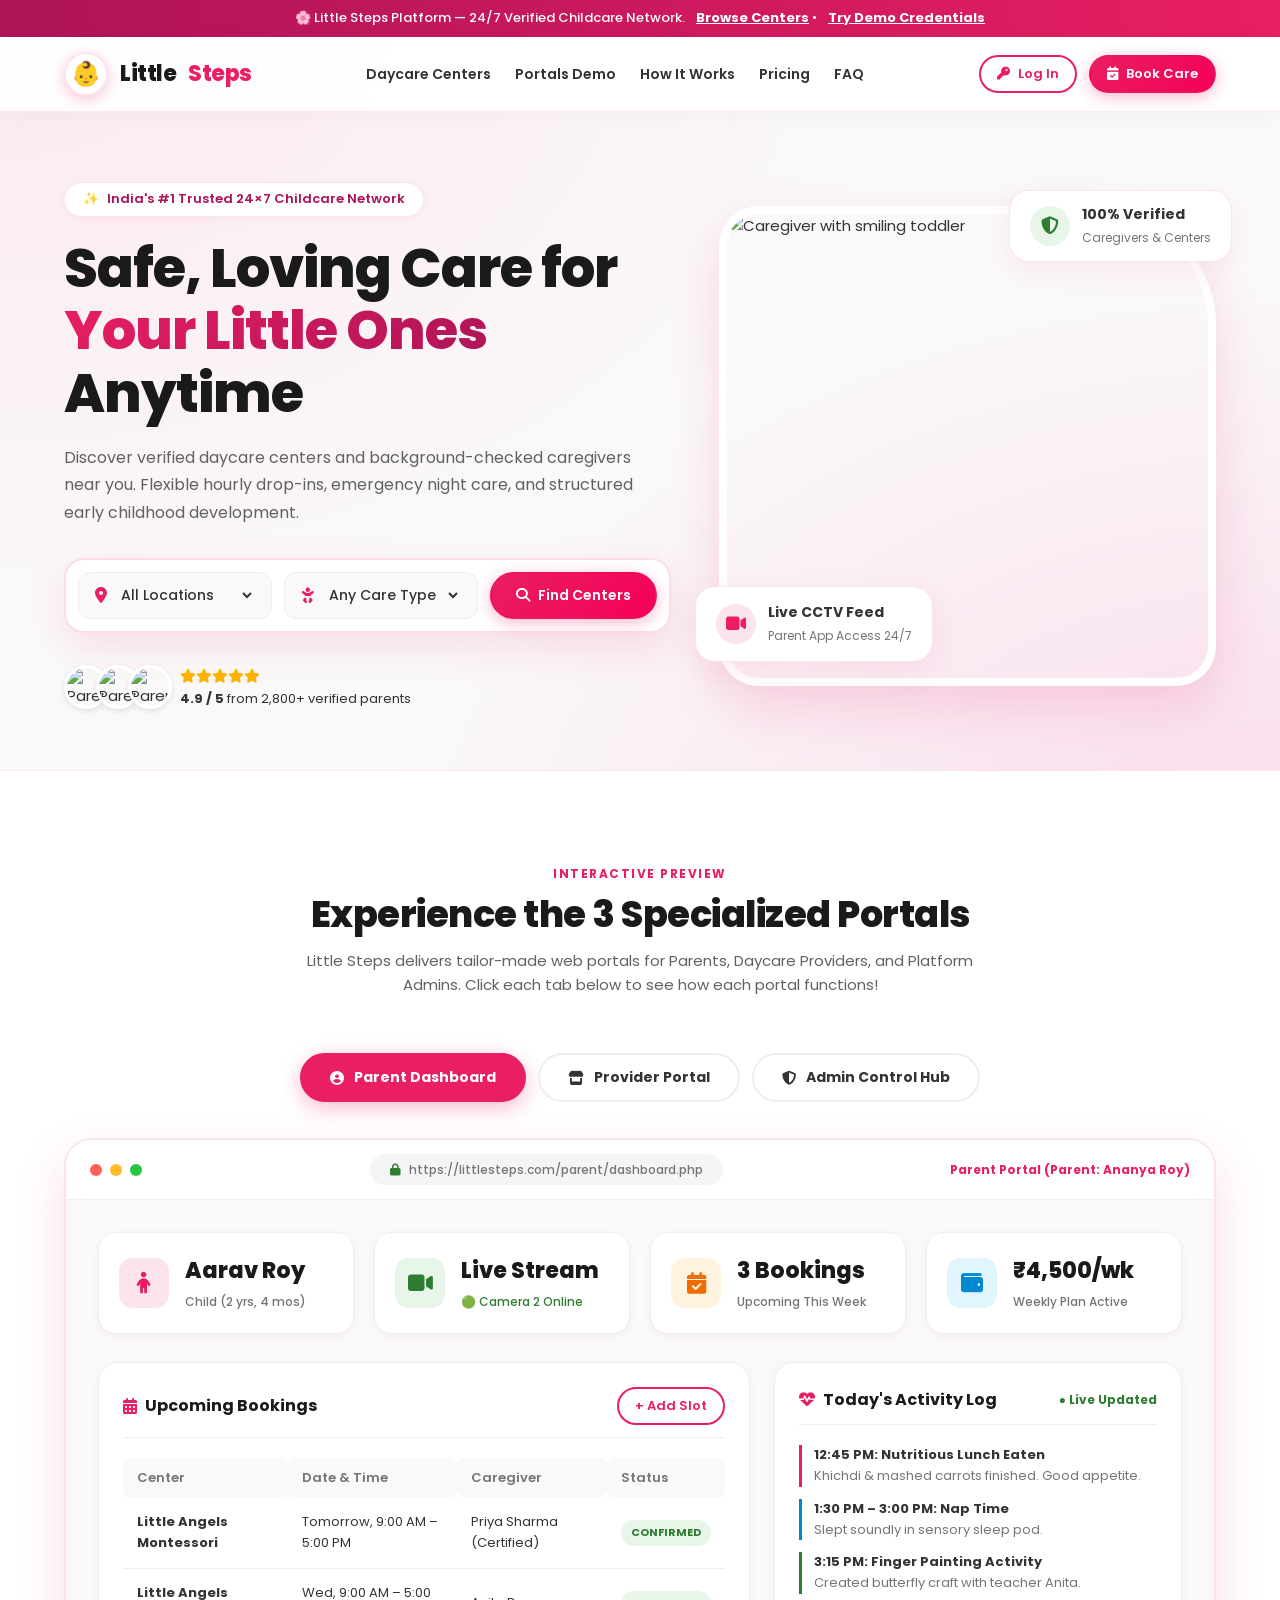
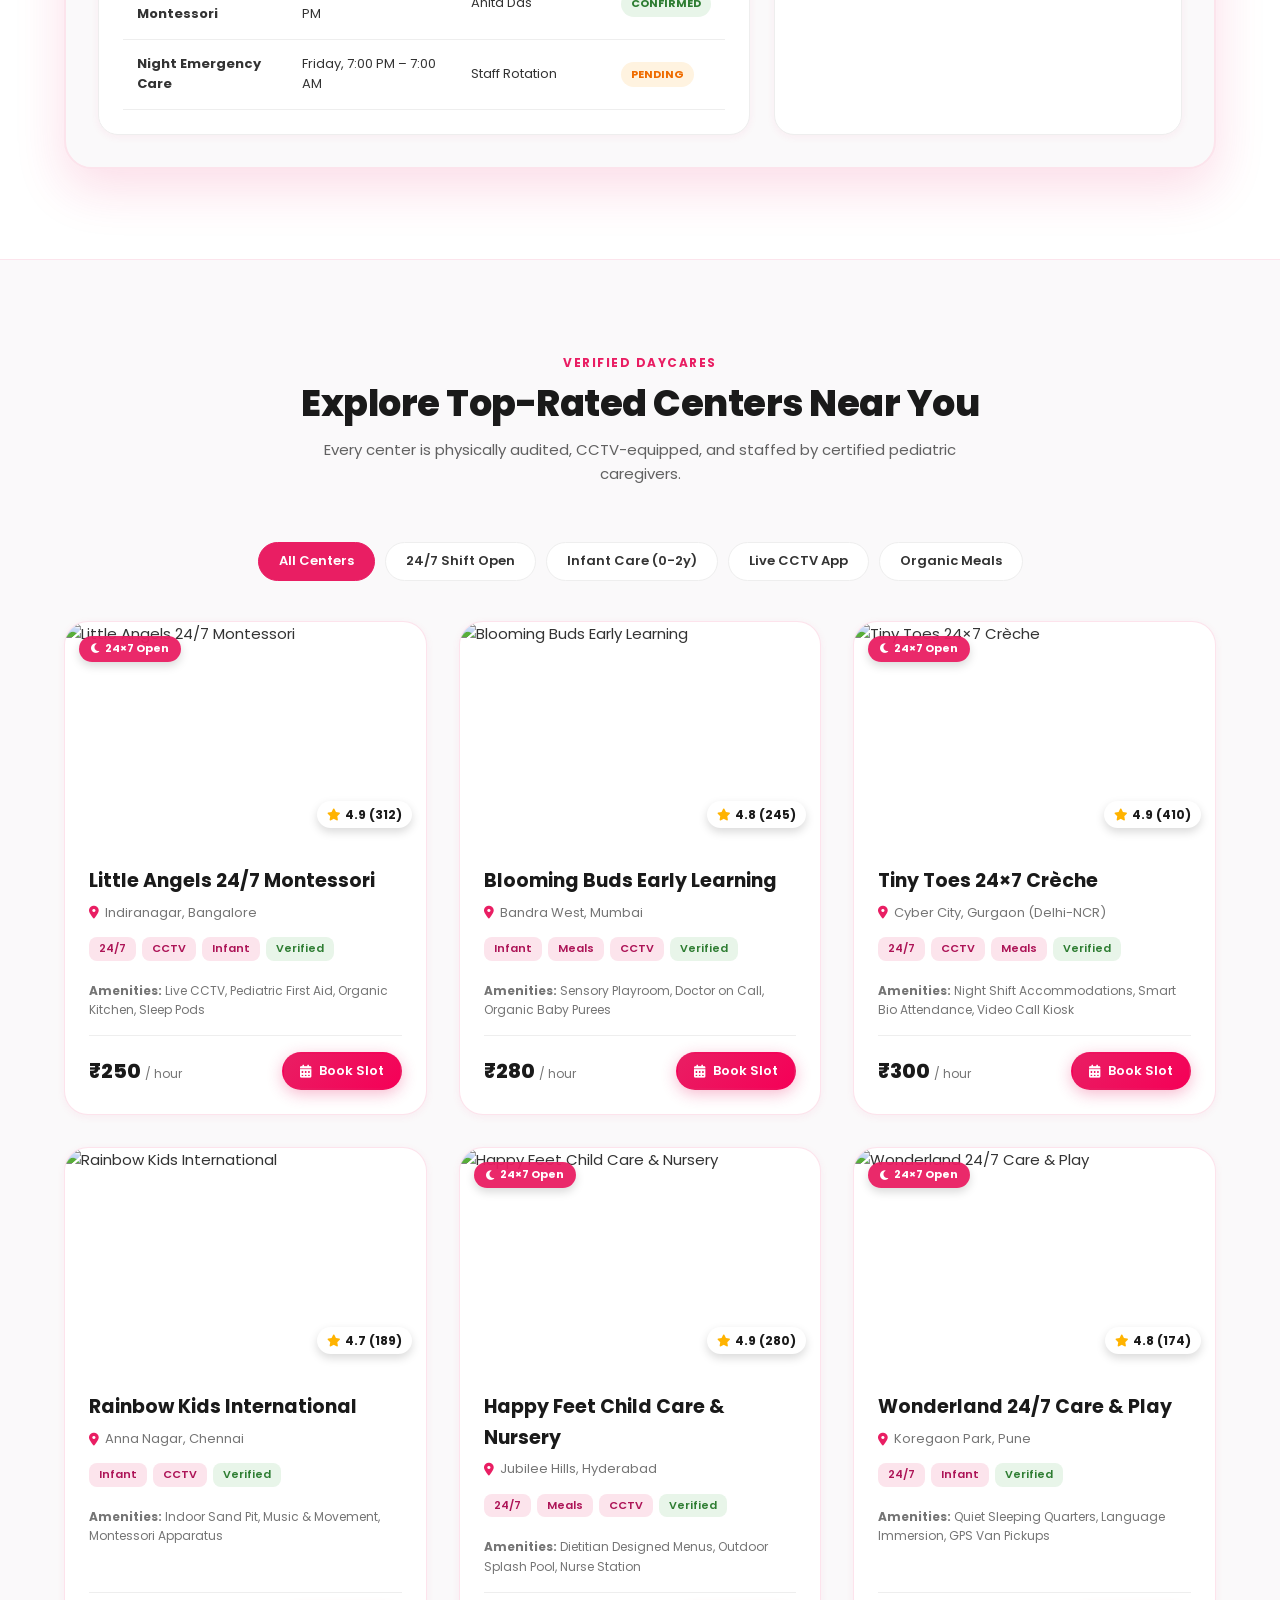
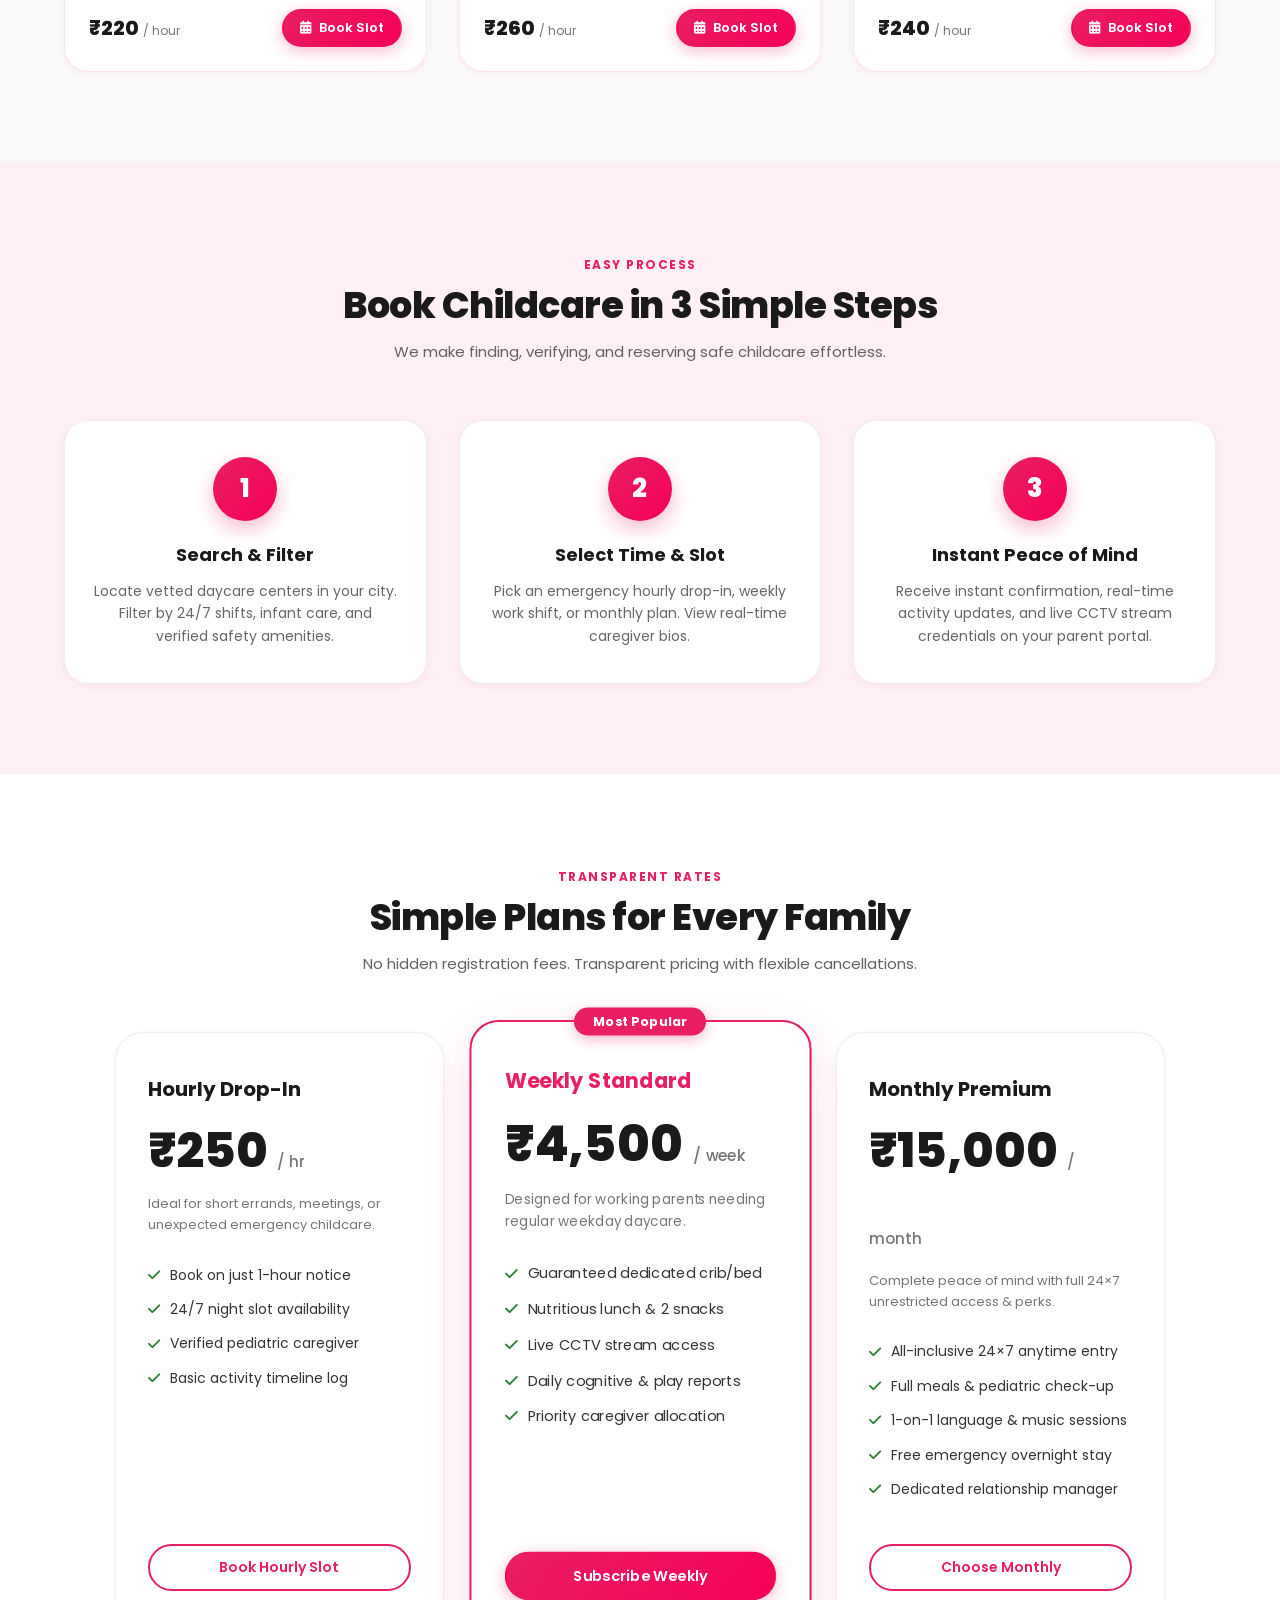
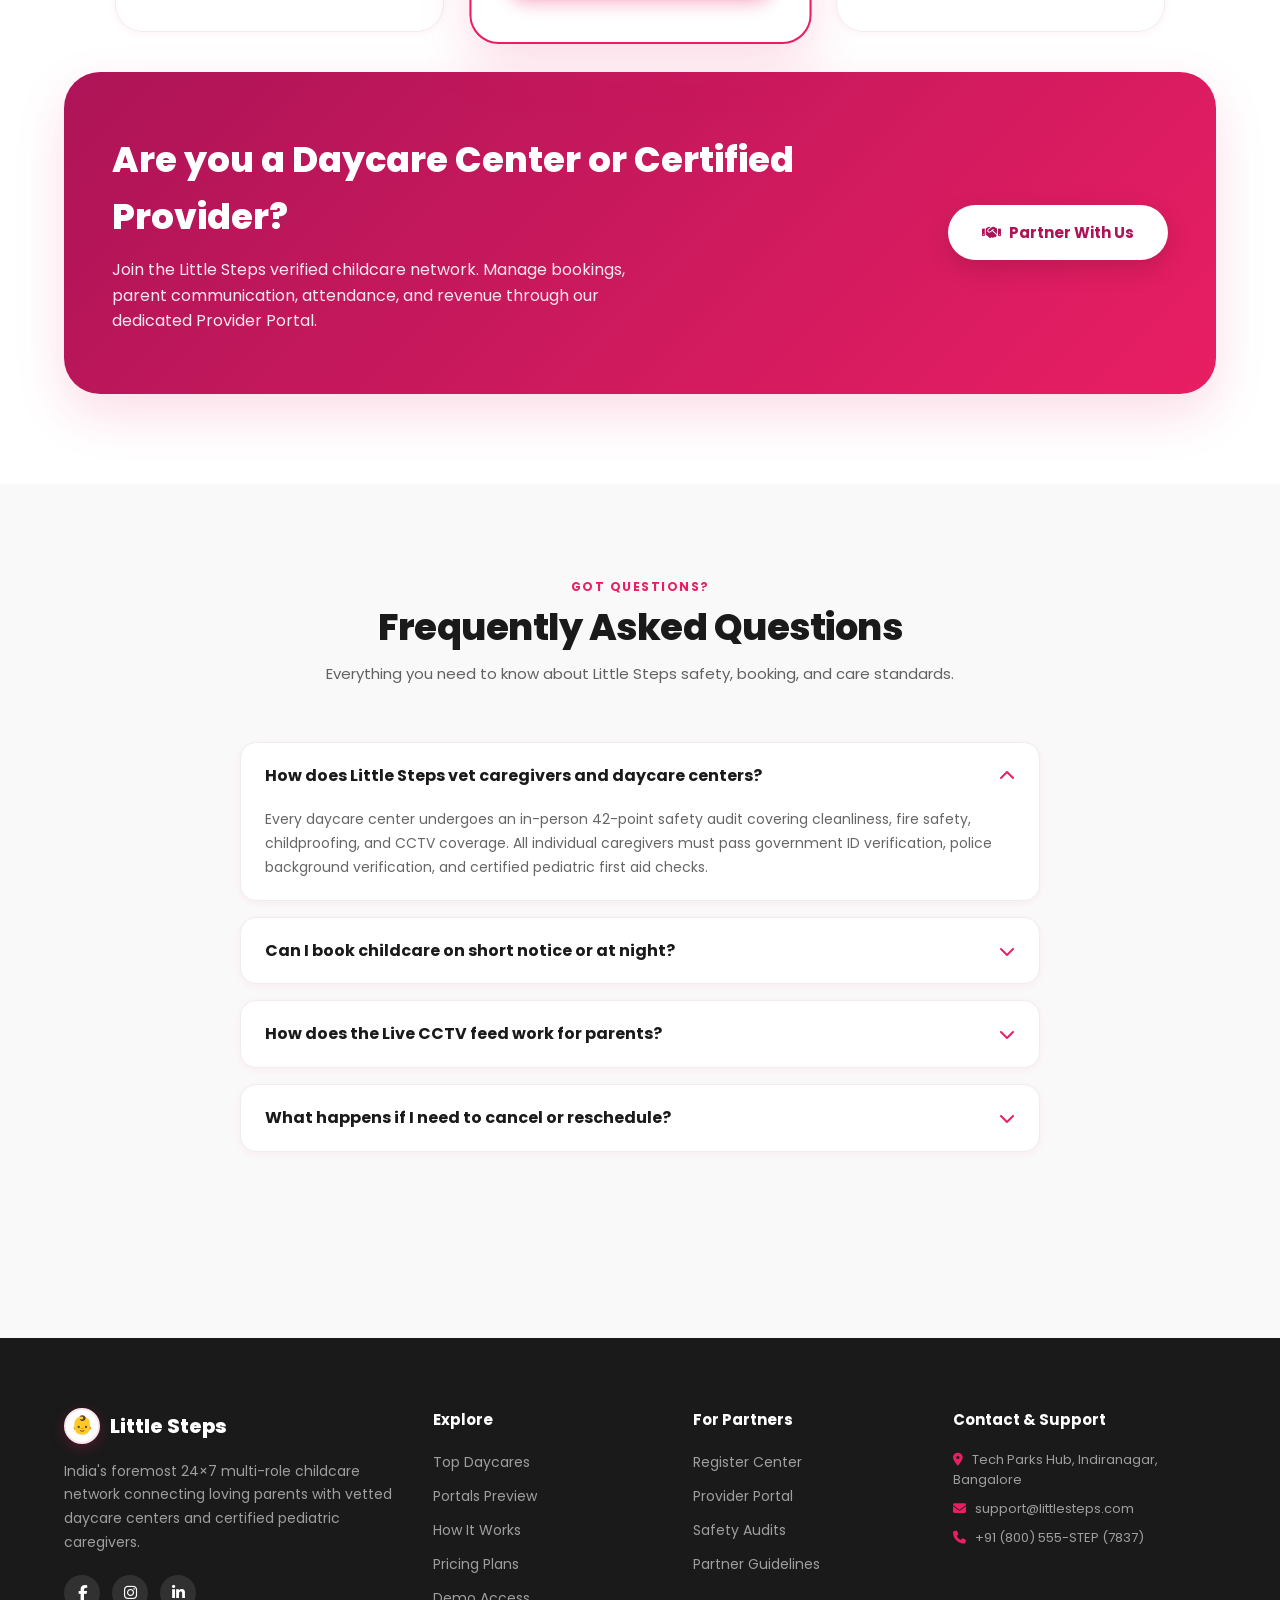
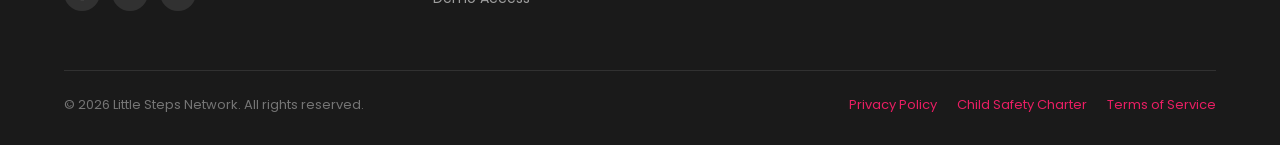
==== index.html @ f2a3d1d4 "Deploy: Add interactive root index.html, vercel config, portal previews, and live Vercel links" ====
<!DOCTYPE html>
<html lang="en">
<head>
  <meta charset="UTF-8">
  <meta name="viewport" content="width=device-width, initial-scale=1.0">
  <title>Little Steps — Trusted 24×7 Childcare Platform | Live Demo</title>
  <meta name="description" content="Explore Little Steps — the premier multi-role childcare network. Find vetted daycare centers, book 24/7 hourly or monthly care, and experience Parent, Provider, and Admin dashboards.">

  <!-- Favicon -->
  <link rel="icon" href="data:image/svg+xml,<svg xmlns=%22http://www.w3.org/2000/svg%22 viewBox=%220 0 100 100%22><text y=%22.9em%22 font-size=%2290%22>👶</text></svg>">

  <!-- Fonts & FontAwesome -->
  <link rel="preconnect" href="https://fonts.googleapis.com">
  <link rel="preconnect" href="https://fonts.gstatic.com" crossorigin>
  <link href="https://fonts.googleapis.com/css2?family=Poppins:wght@300;400;500;600;700;800&display=swap" rel="stylesheet">
  <link rel="stylesheet" href="https://cdnjs.cloudflare.com/ajax/libs/font-awesome/6.4.0/css/all.min.css">

  <style>
    :root {
      --main-pink: #E91E63;
      --light-pink: #FCE4EC;
      --dark-pink: #AD1457;
      --accent-pink: #F50057;
      --pastel-pink: #F8BBD9;
      --baby-pink: #FFF0F5;
      --white: #FFFFFF;
      --off-white: #FAF9FA;
      --light-gray: #F5F5F5;
      --border-gray: #EEEEEE;
      --medium-gray: #757575;
      --dark-gray: #333333;
      --near-black: #1A1A1A;
      --success: #2E7D32;
      --success-bg: #E8F5E9;
      --warning: #EF6C00;
      --warning-bg: #FFF3E0;
      --info: #0288D1;
      --info-bg: #E1F5FE;
      --shadow-sm: 0 2px 8px rgba(233, 30, 99, 0.06);
      --shadow-md: 0 10px 30px rgba(233, 30, 99, 0.08);
      --shadow-lg: 0 20px 50px rgba(233, 30, 99, 0.15);
      --font: 'Poppins', -apple-system, BlinkMacSystemFont, 'Segoe UI', Roboto, sans-serif;
      --radius: 16px;
    }

    *, *::before, *::after {
      box-sizing: border-box;
      margin: 0;
      padding: 0;
    }

    html {
      scroll-behavior: smooth;
    }

    body {
      font-family: var(--font);
      background-color: var(--off-white);
      background-image: 
        radial-gradient(at 0% 0%, rgba(252, 228, 236, 0.8) 0px, transparent 50%),
        radial-gradient(at 100% 100%, rgba(248, 187, 217, 0.5) 0px, transparent 50%);
      background-attachment: fixed;
      color: var(--dark-gray);
      line-height: 1.6;
      font-size: 15px;
      overflow-x: hidden;
    }

    a {
      color: var(--main-pink);
      text-decoration: none;
      transition: all 0.25s ease;
    }

    a:hover {
      color: var(--dark-pink);
    }

    img {
      max-width: 100%;
      height: auto;
      display: block;
    }

    .container {
      max-width: 1200px;
      margin: 0 auto;
      padding: 0 24px;
    }

    /* Buttons */
    .btn {
      display: inline-flex;
      align-items: center;
      justify-content: center;
      gap: 8px;
      padding: 11px 24px;
      font-size: 14px;
      font-weight: 600;
      border-radius: 50px;
      cursor: pointer;
      border: 2px solid transparent;
      transition: all 0.3s cubic-bezier(0.4, 0, 0.2, 1);
      font-family: inherit;
    }

    .btn-primary {
      background: linear-gradient(135deg, var(--main-pink), var(--accent-pink));
      color: #fff !important;
      box-shadow: 0 4px 15px rgba(233, 30, 99, 0.3);
    }

    .btn-primary:hover {
      transform: translateY(-2px);
      box-shadow: 0 8px 25px rgba(233, 30, 99, 0.45);
    }

    .btn-outline {
      background: #fff;
      color: var(--main-pink);
      border-color: var(--main-pink);
    }

    .btn-outline:hover {
      background: var(--main-pink);
      color: #fff !important;
      transform: translateY(-2px);
      box-shadow: 0 6px 20px rgba(233, 30, 99, 0.2);
    }

    .btn-sm {
      padding: 7px 16px;
      font-size: 13px;
    }

    .btn-lg {
      padding: 14px 32px;
      font-size: 16px;
    }

    /* Top Alert Banner */
    .top-bar {
      background: linear-gradient(90deg, #AD1457, #E91E63);
      color: #fff;
      font-size: 13px;
      padding: 8px 16px;
      text-align: center;
      font-weight: 500;
    }
    .top-bar a {
      color: #FFF;
      text-decoration: underline;
      margin-left: 8px;
      font-weight: 700;
    }

    /* Navbar */
    header {
      position: sticky;
      top: 0;
      z-index: 1000;
      background: rgba(255, 255, 255, 0.94);
      backdrop-filter: blur(12px);
      border-bottom: 1px solid rgba(233, 30, 99, 0.1);
      box-shadow: 0 4px 20px rgba(0, 0, 0, 0.03);
    }

    .nav-inner {
      display: flex;
      align-items: center;
      justify-content: space-between;
      height: 74px;
    }

    .brand {
      display: flex;
      align-items: center;
      gap: 12px;
      font-size: 22px;
      font-weight: 800;
      color: var(--near-black);
      letter-spacing: -0.5px;
    }

    .brand-icon {
      width: 44px;
      height: 44px;
      background: #fff;
      border-radius: 50%;
      display: flex;
      align-items: center;
      justify-content: center;
      font-size: 24px;
      box-shadow: 0 4px 14px rgba(233, 30, 99, 0.25);
      border: 2px solid var(--light-pink);
    }

    .brand span {
      color: var(--main-pink);
    }

    .nav-links {
      display: flex;
      align-items: center;
      gap: 24px;
    }

    .nav-links a {
      font-size: 14px;
      font-weight: 600;
      color: var(--dark-gray);
      position: relative;
    }

    .nav-links a:hover {
      color: var(--main-pink);
    }

    .nav-actions {
      display: flex;
      align-items: center;
      gap: 12px;
    }

    .menu-toggle {
      display: none;
      background: none;
      border: none;
      font-size: 24px;
      color: var(--main-pink);
      cursor: pointer;
    }

    /* Mobile Drawer */
    #mobileDrawer {
      position: fixed;
      top: 74px;
      left: 0;
      width: 100%;
      background: #fff;
      padding: 24px;
      box-shadow: 0 10px 30px rgba(0,0,0,0.1);
      display: none;
      flex-direction: column;
      gap: 16px;
      z-index: 999;
      border-bottom: 2px solid var(--light-pink);
    }

    #mobileDrawer.open {
      display: flex;
    }

    /* Hero Section */
    .hero-section {
      padding: 70px 0 60px;
      position: relative;
    }

    .hero-grid {
      display: grid;
      grid-template-columns: 1.1fr 0.9fr;
      gap: 48px;
      align-items: center;
    }

    .hero-badge {
      display: inline-flex;
      align-items: center;
      gap: 8px;
      background: #fff;
      border: 1px solid var(--light-pink);
      border-radius: 50px;
      padding: 6px 18px;
      font-size: 13px;
      font-weight: 600;
      color: var(--dark-pink);
      margin-bottom: 20px;
      box-shadow: var(--shadow-sm);
    }

    .hero-title {
      font-size: 3.4rem;
      line-height: 1.15;
      font-weight: 800;
      color: var(--near-black);
      margin-bottom: 20px;
      letter-spacing: -1px;
    }

    .hero-title span {
      background: linear-gradient(135deg, var(--main-pink), var(--dark-pink));
      -webkit-background-clip: text;
      -webkit-text-fill-color: transparent;
    }

    .hero-subtitle {
      font-size: 16px;
      color: #616161;
      margin-bottom: 32px;
      line-height: 1.7;
    }

    /* Quick Search Bar */
    .search-box {
      background: #fff;
      padding: 12px;
      border-radius: 20px;
      box-shadow: 0 15px 40px rgba(233, 30, 99, 0.12);
      border: 2px solid rgba(233, 30, 99, 0.15);
      display: grid;
      grid-template-columns: 1fr 1fr auto;
      gap: 12px;
      margin-bottom: 32px;
    }

    .search-field {
      display: flex;
      align-items: center;
      gap: 10px;
      padding: 8px 16px;
      background: var(--off-white);
      border-radius: 12px;
      border: 1px solid var(--border-gray);
    }

    .search-field i {
      color: var(--main-pink);
      font-size: 16px;
    }

    .search-field select, .search-field input {
      border: none;
      background: transparent;
      outline: none;
      width: 100%;
      font-family: inherit;
      font-size: 14px;
      color: var(--dark-gray);
      font-weight: 500;
    }

    /* Trust Stats */
    .hero-trust {
      display: flex;
      align-items: center;
      gap: 20px;
    }

    .avatar-group {
      display: flex;
    }

    .avatar-group img {
      width: 44px;
      height: 44px;
      border-radius: 50%;
      border: 3px solid #fff;
      margin-right: -12px;
      box-shadow: 0 2px 6px rgba(0,0,0,0.1);
    }

    .trust-meta {
      font-size: 13px;
    }

    .trust-stars {
      color: #FFB300;
      font-size: 14px;
      margin-bottom: 2px;
    }

    /* Hero Visual Card */
    .hero-card-wrap {
      position: relative;
    }

    .hero-main-img {
      width: 100%;
      height: 480px;
      object-fit: cover;
      border-radius: 40px 120px 40px 40px;
      border: 8px solid #fff;
      box-shadow: var(--shadow-lg);
    }

    .badge-float-1 {
      position: absolute;
      top: -16px;
      right: -16px;
      background: #fff;
      padding: 12px 20px;
      border-radius: 20px;
      box-shadow: var(--shadow-md);
      display: flex;
      align-items: center;
      gap: 12px;
      border: 1px solid var(--light-pink);
      animation: floatSlow 3s ease-in-out infinite alternate;
    }

    .badge-float-2 {
      position: absolute;
      bottom: 24px;
      left: -24px;
      background: #fff;
      padding: 14px 20px;
      border-radius: 20px;
      box-shadow: var(--shadow-md);
      display: flex;
      align-items: center;
      gap: 12px;
      border: 1px solid var(--light-pink);
      animation: floatSlow 3s ease-in-out infinite alternate-reverse;
    }

    .float-icon {
      width: 40px;
      height: 40px;
      border-radius: 50%;
      display: flex;
      align-items: center;
      justify-content: center;
      font-size: 18px;
    }

    @keyframes floatSlow {
      0% { transform: translateY(0); }
      100% { transform: translateY(-10px); }
    }

    /* Section Global */
    .section {
      padding: 90px 0;
      position: relative;
    }

    .section-header {
      text-align: center;
      max-width: 680px;
      margin: 0 auto 56px;
    }

    .section-tag {
      display: inline-block;
      text-transform: uppercase;
      font-size: 12px;
      font-weight: 700;
      letter-spacing: 1.5px;
      color: var(--main-pink);
      margin-bottom: 8px;
    }

    .section-title {
      font-size: 2.3rem;
      font-weight: 800;
      color: var(--near-black);
      line-height: 1.25;
      margin-bottom: 12px;
      letter-spacing: -0.5px;
    }

    .section-desc {
      color: #616161;
      font-size: 15px;
    }

    /* PORTALS LIVE INTERACTIVE DEMO (Hero Feature!) */
    .portals-section {
      background: #fff;
      border-top: 1px solid var(--light-pink);
      border-bottom: 1px solid var(--light-pink);
    }

    .portal-tabs {
      display: flex;
      justify-content: center;
      gap: 12px;
      margin-bottom: 36px;
      flex-wrap: wrap;
    }

    .portal-tab-btn {
      padding: 12px 28px;
      border-radius: 50px;
      border: 2px solid var(--border-gray);
      background: #fff;
      font-size: 14px;
      font-weight: 700;
      color: var(--dark-gray);
      cursor: pointer;
      display: flex;
      align-items: center;
      gap: 10px;
      transition: all 0.3s;
      font-family: inherit;
    }

    .portal-tab-btn.active {
      background: var(--main-pink);
      color: #fff;
      border-color: var(--main-pink);
      box-shadow: 0 6px 20px rgba(233, 30, 99, 0.3);
    }

    .portal-view-container {
      background: #FAF9FA;
      border-radius: 28px;
      border: 2px solid var(--light-pink);
      box-shadow: var(--shadow-lg);
      overflow: hidden;
    }

    .mock-window-header {
      background: #fff;
      padding: 14px 24px;
      border-bottom: 1px solid var(--border-gray);
      display: flex;
      align-items: center;
      justify-content: space-between;
    }

    .mock-dots {
      display: flex;
      gap: 8px;
    }

    .mock-dot {
      width: 12px;
      height: 12px;
      border-radius: 50%;
    }

    .dot-red { background: #FF5F56; }
    .dot-yellow { background: #FFBD2E; }
    .dot-green { background: #27C93F; }

    .mock-address-bar {
      background: var(--light-gray);
      padding: 6px 20px;
      border-radius: 20px;
      font-size: 12px;
      color: var(--medium-gray);
      font-weight: 500;
      display: flex;
      align-items: center;
      gap: 8px;
    }

    .portal-content-body {
      padding: 32px;
      min-height: 480px;
    }

    /* Grid for Portal Views */
    .portal-stats-grid {
      display: grid;
      grid-template-columns: repeat(auto-fit, minmax(200px, 1fr));
      gap: 20px;
      margin-bottom: 28px;
    }

    .portal-stat-card {
      background: #fff;
      padding: 20px;
      border-radius: 18px;
      border: 1px solid var(--border-gray);
      box-shadow: var(--shadow-sm);
      display: flex;
      align-items: center;
      gap: 16px;
    }

    .stat-circle {
      width: 50px;
      height: 50px;
      border-radius: 14px;
      display: flex;
      align-items: center;
      justify-content: center;
      font-size: 22px;
    }

    .stat-circle.pink { background: var(--light-pink); color: var(--main-pink); }
    .stat-circle.green { background: var(--success-bg); color: var(--success); }
    .stat-circle.orange { background: var(--warning-bg); color: var(--warning); }
    .stat-circle.blue { background: var(--info-bg); color: var(--info); }

    .stat-info strong {
      display: block;
      font-size: 22px;
      font-weight: 800;
      color: var(--near-black);
    }

    .stat-info span {
      font-size: 12px;
      color: var(--medium-gray);
      font-weight: 500;
    }

    .portal-layout-2col {
      display: grid;
      grid-template-columns: 1.6fr 1fr;
      gap: 24px;
    }

    .portal-panel {
      background: #fff;
      border-radius: 20px;
      border: 1px solid var(--border-gray);
      padding: 24px;
      box-shadow: var(--shadow-sm);
    }

    .panel-head {
      display: flex;
      align-items: center;
      justify-content: space-between;
      margin-bottom: 20px;
      padding-bottom: 12px;
      border-bottom: 1px solid var(--border-gray);
    }

    .panel-head h4 {
      font-size: 16px;
      font-weight: 700;
      color: var(--near-black);
      display: flex;
      align-items: center;
      gap: 8px;
    }

    /* Custom Table for Portal Demo */
    .demo-table {
      width: 100%;
      border-collapse: collapse;
      font-size: 13px;
    }

    .demo-table th {
      text-align: left;
      padding: 10px 14px;
      background: var(--off-white);
      color: var(--medium-gray);
      font-weight: 600;
      border-radius: 8px;
    }

    .demo-table td {
      padding: 14px;
      border-bottom: 1px solid var(--border-gray);
      color: var(--dark-gray);
    }

    .badge-pill {
      display: inline-block;
      padding: 4px 10px;
      border-radius: 20px;
      font-size: 11px;
      font-weight: 700;
      text-transform: uppercase;
    }

    .badge-confirmed { background: var(--success-bg); color: var(--success); }
    .badge-pending { background: var(--warning-bg); color: var(--warning); }
    .badge-active { background: var(--light-pink); color: var(--main-pink); }

    /* DAYCARE CENTERS SHOWCASE */
    .centers-filter-bar {
      display: flex;
      justify-content: center;
      gap: 10px;
      margin-bottom: 40px;
      flex-wrap: wrap;
    }

    .filter-pill {
      padding: 8px 20px;
      border-radius: 30px;
      background: #fff;
      border: 1px solid var(--border-gray);
      font-size: 13px;
      font-weight: 600;
      color: var(--dark-gray);
      cursor: pointer;
      transition: all 0.25s;
    }

    .filter-pill.active, .filter-pill:hover {
      background: var(--main-pink);
      color: #fff;
      border-color: var(--main-pink);
    }

    .centers-grid {
      display: grid;
      grid-template-columns: repeat(auto-fit, minmax(320px, 1fr));
      gap: 32px;
    }

    .center-card {
      background: #fff;
      border-radius: 24px;
      overflow: hidden;
      border: 1px solid rgba(233, 30, 99, 0.12);
      box-shadow: var(--shadow-sm);
      transition: all 0.35s ease;
      display: flex;
      flex-direction: column;
    }

    .center-card:hover {
      transform: translateY(-8px);
      box-shadow: var(--shadow-lg);
    }

    .center-img-wrap {
      position: relative;
      height: 220px;
      overflow: hidden;
    }

    .center-img {
      width: 100%;
      height: 100%;
      object-fit: cover;
      transition: transform 0.5s ease;
    }

    .center-card:hover .center-img {
      transform: scale(1.05);
    }

    .center-badge-247 {
      position: absolute;
      top: 14px;
      left: 14px;
      background: rgba(233, 30, 99, 0.95);
      color: #fff;
      padding: 4px 12px;
      border-radius: 20px;
      font-size: 11px;
      font-weight: 700;
      box-shadow: 0 4px 10px rgba(0,0,0,0.15);
      display: flex;
      align-items: center;
      gap: 6px;
    }

    .center-rating {
      position: absolute;
      bottom: 14px;
      right: 14px;
      background: #fff;
      padding: 4px 10px;
      border-radius: 20px;
      font-size: 12px;
      font-weight: 700;
      color: var(--near-black);
      box-shadow: 0 4px 10px rgba(0,0,0,0.15);
      display: flex;
      align-items: center;
      gap: 4px;
    }

    .center-rating i { color: #FFB300; }

    .center-content {
      padding: 24px;
      flex: 1;
      display: flex;
      flex-direction: column;
    }

    .center-name {
      font-size: 19px;
      font-weight: 700;
      color: var(--near-black);
      margin-bottom: 6px;
    }

    .center-location {
      font-size: 13px;
      color: var(--medium-gray);
      margin-bottom: 14px;
      display: flex;
      align-items: center;
      gap: 6px;
    }

    .center-tags {
      display: flex;
      flex-wrap: wrap;
      gap: 6px;
      margin-bottom: 20px;
    }

    .center-tag {
      background: var(--light-pink);
      color: var(--dark-pink);
      padding: 3px 10px;
      border-radius: 8px;
      font-size: 11px;
      font-weight: 600;
    }

    .center-footer {
      margin-top: auto;
      display: flex;
      align-items: center;
      justify-content: space-between;
      padding-top: 16px;
      border-top: 1px solid var(--border-gray);
    }

    .center-price strong {
      font-size: 20px;
      font-weight: 800;
      color: var(--near-black);
    }

    .center-price span {
      font-size: 12px;
      color: var(--medium-gray);
    }

    /* HOW IT WORKS */
    .steps-grid {
      display: grid;
      grid-template-columns: repeat(auto-fit, minmax(260px, 1fr));
      gap: 32px;
      position: relative;
    }

    .step-card {
      background: #fff;
      border-radius: 24px;
      padding: 36px 28px;
      border: 1px solid var(--border-gray);
      box-shadow: var(--shadow-sm);
      text-align: center;
      position: relative;
      transition: all 0.3s;
    }

    .step-card:hover {
      transform: translateY(-6px);
      box-shadow: var(--shadow-md);
    }

    .step-number {
      width: 64px;
      height: 64px;
      background: linear-gradient(135deg, var(--main-pink), var(--accent-pink));
      color: #fff;
      border-radius: 50%;
      display: flex;
      align-items: center;
      justify-content: center;
      font-size: 26px;
      font-weight: 800;
      margin: 0 auto 20px;
      box-shadow: 0 8px 20px rgba(233, 30, 99, 0.3);
    }

    .step-title {
      font-size: 18px;
      font-weight: 700;
      color: var(--near-black);
      margin-bottom: 10px;
    }

    .step-desc {
      font-size: 14px;
      color: #666;
      line-height: 1.6;
    }

    /* PRICING */
    .pricing-grid {
      display: grid;
      grid-template-columns: repeat(auto-fit, minmax(300px, 1fr));
      gap: 32px;
      max-width: 1050px;
      margin: 0 auto;
    }

    .pricing-card {
      background: #fff;
      border-radius: 28px;
      padding: 40px 32px;
      border: 1px solid var(--border-gray);
      box-shadow: var(--shadow-sm);
      position: relative;
      transition: all 0.3s;
      display: flex;
      flex-direction: column;
    }

    .pricing-card.popular {
      border: 2px solid var(--main-pink);
      box-shadow: var(--shadow-lg);
      transform: scale(1.04);
    }

    .pricing-badge {
      position: absolute;
      top: -14px;
      left: 50%;
      transform: translateX(-50%);
      background: var(--main-pink);
      color: #fff;
      font-size: 12px;
      font-weight: 700;
      padding: 4px 18px;
      border-radius: 20px;
      box-shadow: 0 4px 12px rgba(233, 30, 99, 0.3);
    }

    .pricing-name {
      font-size: 20px;
      font-weight: 700;
      color: var(--near-black);
      margin-bottom: 8px;
    }

    .pricing-price {
      font-size: 3rem;
      font-weight: 800;
      color: var(--near-black);
      margin-bottom: 4px;
    }

    .pricing-price span {
      font-size: 15px;
      color: var(--medium-gray);
      font-weight: 500;
    }

    .pricing-desc {
      font-size: 13px;
      color: var(--medium-gray);
      margin-bottom: 28px;
    }

    .pricing-features {
      list-style: none;
      margin-bottom: 32px;
      flex: 1;
    }

    .pricing-features li {
      font-size: 14px;
      color: var(--dark-gray);
      margin-bottom: 12px;
      display: flex;
      align-items: center;
      gap: 10px;
    }

    .pricing-features li i {
      color: var(--success);
      font-size: 14px;
    }

    /* FAQ ACCORDION */
    .faq-wrapper {
      max-width: 800px;
      margin: 0 auto;
    }

    .faq-item {
      background: #fff;
      border-radius: 16px;
      border: 1px solid var(--border-gray);
      margin-bottom: 16px;
      box-shadow: var(--shadow-sm);
      overflow: hidden;
    }

    .faq-question {
      padding: 20px 24px;
      font-weight: 700;
      font-size: 16px;
      color: var(--near-black);
      cursor: pointer;
      display: flex;
      align-items: center;
      justify-content: space-between;
      user-select: none;
    }

    .faq-question i {
      color: var(--main-pink);
      transition: transform 0.3s;
    }

    .faq-item.open .faq-question i {
      transform: rotate(180deg);
    }

    .faq-answer {
      padding: 0 24px 20px;
      color: #666;
      font-size: 14px;
      line-height: 1.7;
      display: none;
    }

    .faq-item.open .faq-answer {
      display: block;
    }

    /* PROVIDER CALLOUT */
    .provider-callout {
      background: linear-gradient(135deg, #AD1457, #E91E63);
      border-radius: 36px;
      padding: 60px 48px;
      color: #fff;
      display: flex;
      align-items: center;
      justify-content: space-between;
      box-shadow: var(--shadow-lg);
      margin-top: 40px;
    }

    .callout-text h3 {
      font-size: 2.2rem;
      font-weight: 800;
      margin-bottom: 12px;
    }

    .callout-text p {
      font-size: 16px;
      color: rgba(255,255,255,0.9);
      max-width: 540px;
    }

    .callout-btn {
      background: #fff;
      color: var(--dark-pink) !important;
      font-weight: 700;
      padding: 14px 32px;
      border-radius: 50px;
      font-size: 15px;
      white-space: nowrap;
      box-shadow: 0 8px 24px rgba(0,0,0,0.15);
    }

    .callout-btn:hover {
      background: var(--light-pink);
      transform: translateY(-3px);
    }

    /* FOOTER */
    footer {
      background: var(--near-black);
      color: #fff;
      padding: 70px 0 30px;
      margin-top: 80px;
    }

    .footer-grid {
      display: grid;
      grid-template-columns: 1.5fr 1fr 1fr 1.2fr;
      gap: 40px;
      margin-bottom: 50px;
    }

    .footer-brand {
      display: flex;
      align-items: center;
      gap: 10px;
      font-size: 20px;
      font-weight: 800;
      color: #fff;
      margin-bottom: 16px;
    }

    .footer-desc {
      color: #9E9E9E;
      font-size: 14px;
      line-height: 1.7;
      margin-bottom: 20px;
    }

    .footer-links-col h4 {
      font-size: 15px;
      font-weight: 700;
      color: #fff;
      margin-bottom: 18px;
    }

    .footer-links-col ul {
      list-style: none;
    }

    .footer-links-col li {
      margin-bottom: 10px;
    }

    .footer-links-col a {
      color: #9E9E9E;
      font-size: 14px;
    }

    .footer-links-col a:hover {
      color: var(--main-pink);
    }

    .footer-bottom {
      border-top: 1px solid rgba(255,255,255,0.1);
      padding-top: 24px;
      display: flex;
      align-items: center;
      justify-content: space-between;
      color: #757575;
      font-size: 13px;
      flex-wrap: wrap;
      gap: 16px;
    }

    /* MODALS */
    .modal-overlay {
      position: fixed;
      top: 0;
      left: 0;
      width: 100%;
      height: 100%;
      background: rgba(0, 0, 0, 0.6);
      backdrop-filter: blur(4px);
      z-index: 2000;
      display: none;
      align-items: center;
      justify-content: center;
      padding: 20px;
    }

    .modal-overlay.active {
      display: flex;
    }

    .modal-card {
      background: #fff;
      width: 100%;
      max-width: 540px;
      border-radius: 28px;
      box-shadow: 0 25px 60px rgba(0,0,0,0.3);
      padding: 32px;
      position: relative;
      animation: modalPop 0.3s cubic-bezier(0.4, 0, 0.2, 1);
      max-height: 90vh;
      overflow-y: auto;
    }

    @keyframes modalPop {
      from { transform: scale(0.92); opacity: 0; }
      to { transform: scale(1); opacity: 1; }
    }

    .modal-close {
      position: absolute;
      top: 20px;
      right: 20px;
      background: var(--light-gray);
      border: none;
      width: 36px;
      height: 36px;
      border-radius: 50%;
      font-size: 16px;
      color: var(--dark-gray);
      cursor: pointer;
      display: flex;
      align-items: center;
      justify-content: center;
      transition: all 0.2s;
    }

    .modal-close:hover {
      background: var(--main-pink);
      color: #fff;
    }

    .modal-title {
      font-size: 22px;
      font-weight: 800;
      color: var(--near-black);
      margin-bottom: 6px;
    }

    .modal-subtitle {
      font-size: 14px;
      color: var(--medium-gray);
      margin-bottom: 24px;
    }

    .form-group {
      margin-bottom: 16px;
    }

    .form-group label {
      display: block;
      font-size: 13px;
      font-weight: 600;
      color: var(--near-black);
      margin-bottom: 6px;
    }

    .form-control {
      width: 100%;
      padding: 12px 16px;
      border-radius: 12px;
      border: 1px solid var(--border-gray);
      font-family: inherit;
      font-size: 14px;
      color: var(--dark-gray);
      outline: none;
      transition: border 0.2s;
      background: var(--off-white);
    }

    .form-control:focus {
      border-color: var(--main-pink);
      background: #fff;
    }

    .form-row {
      display: grid;
      grid-template-columns: 1fr 1fr;
      gap: 14px;
    }

    /* Toast Notification */
    #toast {
      position: fixed;
      bottom: 24px;
      right: 24px;
      background: var(--near-black);
      color: #fff;
      padding: 14px 24px;
      border-radius: 50px;
      font-size: 14px;
      font-weight: 600;
      box-shadow: 0 10px 30px rgba(0,0,0,0.3);
      display: flex;
      align-items: center;
      gap: 12px;
      z-index: 3000;
      transform: translateY(100px);
      opacity: 0;
      transition: all 0.3s cubic-bezier(0.4, 0, 0.2, 1);
    }

    #toast.show {
      transform: translateY(0);
      opacity: 1;
    }

    /* Responsive Queries */
    @media (max-width: 991px) {
      .hero-grid { grid-template-columns: 1fr; text-align: center; }
      .hero-title { font-size: 2.6rem; }
      .hero-trust, .hero-buttons { justify-content: center; }
      .hero-card-wrap { max-width: 500px; margin: 0 auto; }
      .badge-float-1, .badge-float-2 { display: none; }
      .nav-links { display: none; }
      .menu-toggle { display: block; }
      .portal-layout-2col { grid-template-columns: 1fr; }
      .provider-callout { flex-direction: column; text-align: center; gap: 24px; }
      .footer-grid { grid-template-columns: 1fr 1fr; }
      .search-box { grid-template-columns: 1fr; }
    }

    @media (max-width: 600px) {
      .hero-title { font-size: 2.1rem; }
      .footer-grid { grid-template-columns: 1fr; }
      .form-row { grid-template-columns: 1fr; }
    }
  </style>
</head>
<body>

  <!-- Top Alert Bar -->
  <div class="top-bar">
    🌸 Little Steps Platform — 24/7 Verified Childcare Network. 
    <a href="#centers">Browse Centers</a> • 
    <a href="javascript:void(0)" onclick="openDemoModal()">Try Demo Credentials</a>
  </div>

  <!-- Header -->
  <header>
    <div class="container nav-inner">
      <a href="#" class="brand">
        <div class="brand-icon">👶</div>
        Little <span>Steps</span>
      </a>

      <nav class="nav-links">
        <a href="#centers">Daycare Centers</a>
        <a href="#portals">Portals Demo</a>
        <a href="#how-it-works">How It Works</a>
        <a href="#pricing">Pricing</a>
        <a href="#faq">FAQ</a>
      </nav>

      <div class="nav-actions">
        <button class="btn btn-outline btn-sm" onclick="openDemoModal()">
          <i class="fas fa-key"></i> Log In
        </button>
        <button class="btn btn-primary btn-sm" onclick="openBookingModal('General Inquiry')">
          <i class="fas fa-calendar-check"></i> Book Care
        </button>
        <button class="menu-toggle" onclick="toggleDrawer()" aria-label="Toggle Navigation">
          <i class="fas fa-bars"></i>
        </button>
      </div>
    </div>
  </header>

  <!-- Mobile Drawer -->
  <div id="mobileDrawer">
    <a href="#centers" onclick="toggleDrawer()">Daycare Centers</a>
    <a href="#portals" onclick="toggleDrawer()">Portals Demo</a>
    <a href="#how-it-works" onclick="toggleDrawer()">How It Works</a>
    <a href="#pricing" onclick="toggleDrawer()">Pricing</a>
    <a href="#faq" onclick="toggleDrawer()">FAQ</a>
    <button class="btn btn-outline" onclick="openDemoModal(); toggleDrawer();" style="width: 100%;">
      <i class="fas fa-key"></i> Demo Logins
    </button>
    <button class="btn btn-primary" onclick="openBookingModal('General Inquiry'); toggleDrawer();" style="width: 100%;">
      <i class="fas fa-calendar-check"></i> Book Care Now
    </button>
  </div>

  <!-- HERO -->
  <section class="hero-section">
    <div class="container hero-grid">
      <div>
        <div class="hero-badge">
          <span>✨</span> India's #1 Trusted 24×7 Childcare Network
        </div>
        <h1 class="hero-title">
          Safe, Loving Care for <span>Your Little Ones</span> Anytime
        </h1>
        <p class="hero-subtitle">
          Discover verified daycare centers and background-checked caregivers near you. Flexible hourly drop-ins, emergency night care, and structured early childhood development.
        </p>

        <!-- Interactive Quick Search Bar -->
        <div class="search-box">
          <div class="search-field">
            <i class="fas fa-map-marker-alt"></i>
            <select id="citySelect" onchange="filterCentersByCity()">
              <option value="all">All Locations</option>
              <option value="Bangalore">Bangalore</option>
              <option value="Mumbai">Mumbai</option>
              <option value="Gurgaon">Gurgaon (Delhi-NCR)</option>
              <option value="Chennai">Chennai</option>
              <option value="Hyderabad">Hyderabad</option>
              <option value="Pune">Pune</option>
            </select>
          </div>
          <div class="search-field">
            <i class="fas fa-baby"></i>
            <select id="careTypeSelect" onchange="filterCentersByCare()">
              <option value="all">Any Care Type</option>
              <option value="24/7">24/7 Shift Care</option>
              <option value="Infant">Infant Care (0-2y)</option>
              <option value="CCTV">Live CCTV Stream</option>
              <option value="Meals">Organic Meals</option>
            </select>
          </div>
          <button class="btn btn-primary" onclick="scrollToCenters()">
            <i class="fas fa-search"></i> Find Centers
          </button>
        </div>

        <div class="hero-trust">
          <div class="avatar-group">
            <img src="https://images.unsplash.com/photo-1544005313-94ddf0286df2?w=100&auto=format&fit=crop&q=80" alt="Parent">
            <img src="https://images.unsplash.com/photo-1507003211169-0a1dd7228f2d?w=100&auto=format&fit=crop&q=80" alt="Parent">
            <img src="https://images.unsplash.com/photo-1573496359142-b8d87734a5a2?w=100&auto=format&fit=crop&q=80" alt="Parent">
          </div>
          <div class="trust-meta">
            <div class="trust-stars">
              <i class="fas fa-star"></i><i class="fas fa-star"></i><i class="fas fa-star"></i><i class="fas fa-star"></i><i class="fas fa-star"></i>
            </div>
            <strong>4.9 / 5</strong> from 2,800+ verified parents
          </div>
        </div>
      </div>

      <div class="hero-card-wrap">
        <img class="hero-main-img" src="https://images.unsplash.com/photo-1587654780291-39c9404d746b?w=800&auto=format&fit=crop&q=80" alt="Caregiver with smiling toddler">

        <div class="badge-float-1">
          <div class="float-icon" style="background: var(--success-bg); color: var(--success);">
            <i class="fas fa-shield-alt"></i>
          </div>
          <div>
            <strong style="font-size: 14px; display:block;">100% Verified</strong>
            <span style="font-size: 12px; color: var(--medium-gray);">Caregivers & Centers</span>
          </div>
        </div>

        <div class="badge-float-2">
          <div class="float-icon" style="background: var(--light-pink); color: var(--main-pink);">
            <i class="fas fa-video"></i>
          </div>
          <div>
            <strong style="font-size: 14px; display:block;">Live CCTV Feed</strong>
            <span style="font-size: 12px; color: var(--medium-gray);">Parent App Access 24/7</span>
          </div>
        </div>
      </div>
    </div>
  </section>

  <!-- LIVE PORTALS INTERACTIVE DEMO (Parent, Provider, Admin) -->
  <section id="portals" class="section portals-section">
    <div class="container">
      <div class="section-header">
        <span class="section-tag">Interactive Preview</span>
        <h2 class="section-title">Experience the 3 Specialized Portals</h2>
        <p class="section-desc">
          Little Steps delivers tailor-made web portals for Parents, Daycare Providers, and Platform Admins. Click each tab below to see how each portal functions!
        </p>
      </div>

      <!-- Portal Tabs -->
      <div class="portal-tabs">
        <button class="portal-tab-btn active" onclick="switchPortal('parent', this)">
          <i class="fas fa-user-circle"></i> Parent Dashboard
        </button>
        <button class="portal-tab-btn" onclick="switchPortal('provider', this)">
          <i class="fas fa-store"></i> Provider Portal
        </button>
        <button class="portal-tab-btn" onclick="switchPortal('admin', this)">
          <i class="fas fa-shield-halved"></i> Admin Control Hub
        </button>
      </div>

      <!-- Portal View Mockup Window -->
      <div class="portal-view-container">
        <div class="mock-window-header">
          <div class="mock-dots">
            <div class="mock-dot dot-red"></div>
            <div class="mock-dot dot-yellow"></div>
            <div class="mock-dot dot-green"></div>
          </div>
          <div class="mock-address-bar" id="portalUrlBar">
            <i class="fas fa-lock" style="color: var(--success);"></i>
            <span>https://littlesteps.com/parent/dashboard.php</span>
          </div>
          <div style="font-size: 12px; font-weight: 700; color: var(--main-pink);">
            <span id="portalBadgeTitle">Parent Portal</span>
          </div>
        </div>

        <div class="portal-content-body" id="portalContent">
          <!-- Dynamically populated by JS (default Parent) -->
        </div>
      </div>
    </div>
  </section>

  <!-- DAYCARE CENTERS SHOWCASE -->
  <section id="centers" class="section">
    <div class="container">
      <div class="section-header">
        <span class="section-tag">Verified Daycares</span>
        <h2 class="section-title">Explore Top-Rated Centers Near You</h2>
        <p class="section-desc">Every center is physically audited, CCTV-equipped, and staffed by certified pediatric caregivers.</p>
      </div>

      <!-- Filter Bar -->
      <div class="centers-filter-bar">
        <div class="filter-pill active" onclick="filterCenters('all', this)">All Centers</div>
        <div class="filter-pill" onclick="filterCenters('24/7', this)">24/7 Shift Open</div>
        <div class="filter-pill" onclick="filterCenters('Infant', this)">Infant Care (0-2y)</div>
        <div class="filter-pill" onclick="filterCenters('CCTV', this)">Live CCTV App</div>
        <div class="filter-pill" onclick="filterCenters('Meals', this)">Organic Meals</div>
      </div>

      <!-- Centers Cards Grid -->
      <div class="centers-grid" id="centersGrid">
        <!-- Rendered via JavaScript -->
      </div>
    </div>
  </section>

  <!-- HOW IT WORKS -->
  <section id="how-it-works" class="section" style="background: var(--baby-pink);">
    <div class="container">
      <div class="section-header">
        <span class="section-tag">Easy Process</span>
        <h2 class="section-title">Book Childcare in 3 Simple Steps</h2>
        <p class="section-desc">We make finding, verifying, and reserving safe childcare effortless.</p>
      </div>

      <div class="steps-grid">
        <div class="step-card">
          <div class="step-number">1</div>
          <h3 class="step-title">Search &amp; Filter</h3>
          <p class="step-desc">Locate vetted daycare centers in your city. Filter by 24/7 shifts, infant care, and verified safety amenities.</p>
        </div>

        <div class="step-card">
          <div class="step-number">2</div>
          <h3 class="step-title">Select Time &amp; Slot</h3>
          <p class="step-desc">Pick an emergency hourly drop-in, weekly work shift, or monthly plan. View real-time caregiver bios.</p>
        </div>

        <div class="step-card">
          <div class="step-number">3</div>
          <h3 class="step-title">Instant Peace of Mind</h3>
          <p class="step-desc">Receive instant confirmation, real-time activity updates, and live CCTV stream credentials on your parent portal.</p>
        </div>
      </div>
    </div>
  </section>

  <!-- PRICING -->
  <section id="pricing" class="section" style="background: #fff;">
    <div class="container">
      <div class="section-header">
        <span class="section-tag">Transparent Rates</span>
        <h2 class="section-title">Simple Plans for Every Family</h2>
        <p class="section-desc">No hidden registration fees. Transparent pricing with flexible cancellations.</p>
      </div>

      <div class="pricing-grid">
        <!-- Hourly Drop-in -->
        <div class="pricing-card">
          <div class="pricing-name">Hourly Drop-In</div>
          <div class="pricing-price">₹250 <span>/ hr</span></div>
          <p class="pricing-desc">Ideal for short errands, meetings, or unexpected emergency childcare.</p>
          <ul class="pricing-features">
            <li><i class="fas fa-check"></i> Book on just 1-hour notice</li>
            <li><i class="fas fa-check"></i> 24/7 night slot availability</li>
            <li><i class="fas fa-check"></i> Verified pediatric caregiver</li>
            <li><i class="fas fa-check"></i> Basic activity timeline log</li>
          </ul>
          <button class="btn btn-outline" onclick="openBookingModal('Hourly Drop-In (₹250/hr)')">
            Book Hourly Slot
          </button>
        </div>

        <!-- Weekly Standard -->
        <div class="pricing-card popular">
          <div class="pricing-badge">Most Popular</div>
          <div class="pricing-name" style="color: var(--main-pink);">Weekly Standard</div>
          <div class="pricing-price">₹4,500 <span>/ week</span></div>
          <p class="pricing-desc">Designed for working parents needing regular weekday daycare.</p>
          <ul class="pricing-features">
            <li><i class="fas fa-check"></i> Guaranteed dedicated crib/bed</li>
            <li><i class="fas fa-check"></i> Nutritious lunch &amp; 2 snacks</li>
            <li><i class="fas fa-check"></i> Live CCTV stream access</li>
            <li><i class="fas fa-check"></i> Daily cognitive &amp; play reports</li>
            <li><i class="fas fa-check"></i> Priority caregiver allocation</li>
          </ul>
          <button class="btn btn-primary" onclick="openBookingModal('Weekly Standard (₹4,500/wk)')">
            Subscribe Weekly
          </button>
        </div>

        <!-- Monthly Premium -->
        <div class="pricing-card">
          <div class="pricing-name">Monthly Premium</div>
          <div class="pricing-price">₹15,000 <span>/ month</span></div>
          <p class="pricing-desc">Complete peace of mind with full 24×7 unrestricted access &amp; perks.</p>
          <ul class="pricing-features">
            <li><i class="fas fa-check"></i> All-inclusive 24×7 anytime entry</li>
            <li><i class="fas fa-check"></i> Full meals &amp; pediatric check-up</li>
            <li><i class="fas fa-check"></i> 1-on-1 language &amp; music sessions</li>
            <li><i class="fas fa-check"></i> Free emergency overnight stay</li>
            <li><i class="fas fa-check"></i> Dedicated relationship manager</li>
          </ul>
          <button class="btn btn-outline" onclick="openBookingModal('Monthly Premium (₹15,000/mo)')">
            Choose Monthly
          </button>
        </div>
      </div>

      <!-- Provider Callout Banner -->
      <div class="provider-callout">
        <div class="callout-text">
          <h3>Are you a Daycare Center or Certified Provider?</h3>
          <p>Join the Little Steps verified childcare network. Manage bookings, parent communication, attendance, and revenue through our dedicated Provider Portal.</p>
        </div>
        <button class="btn callout-btn" onclick="openProviderModal()">
          <i class="fas fa-handshake"></i> Partner With Us
        </button>
      </div>
    </div>
  </section>

  <!-- FAQ ACCORDION -->
  <section id="faq" class="section">
    <div class="container">
      <div class="section-header">
        <span class="section-tag">Got Questions?</span>
        <h2 class="section-title">Frequently Asked Questions</h2>
        <p class="section-desc">Everything you need to know about Little Steps safety, booking, and care standards.</p>
      </div>

      <div class="faq-wrapper">
        <div class="faq-item open">
          <div class="faq-question" onclick="toggleFaq(this)">
            <span>How does Little Steps vet caregivers and daycare centers?</span>
            <i class="fas fa-chevron-down"></i>
          </div>
          <div class="faq-answer">
            Every daycare center undergoes an in-person 42-point safety audit covering cleanliness, fire safety, childproofing, and CCTV coverage. All individual caregivers must pass government ID verification, police background verification, and certified pediatric first aid checks.
          </div>
        </div>

        <div class="faq-item">
          <div class="faq-question" onclick="toggleFaq(this)">
            <span>Can I book childcare on short notice or at night?</span>
            <i class="fas fa-chevron-down"></i>
          </div>
          <div class="faq-answer">
            Yes! We specialize in 24×7 childcare. Centers with the "24/7 Shift" badge accept emergency drop-ins with as little as 45 minutes notice, accommodating hospital shift workers, corporate emergencies, and late travels.
          </div>
        </div>

        <div class="faq-item">
          <div class="faq-question" onclick="toggleFaq(this)">
            <span>How does the Live CCTV feed work for parents?</span>
            <i class="fas fa-chevron-down"></i>
          </div>
          <div class="faq-answer">
            Once your child is checked in, a secure, encrypted video stream link is activated in your Parent Dashboard. You can check in on your child anytime directly from your phone or laptop.
          </div>
        </div>

        <div class="faq-item">
          <div class="faq-question" onclick="toggleFaq(this)">
            <span>What happens if I need to cancel or reschedule?</span>
            <i class="fas fa-chevron-down"></i>
          </div>
          <div class="faq-answer">
            Hourly drop-ins can be canceled up to 2 hours before the slot for a 100% instant refund or wallet credit. Weekly and monthly plans can be paused or transferred if you're traveling.
          </div>
        </div>
      </div>
    </div>
  </section>

  <!-- FOOTER -->
  <footer>
    <div class="container">
      <div class="footer-grid">
        <div>
          <div class="footer-brand">
            <div class="brand-icon" style="width:36px; height:36px; font-size:18px;">👶</div>
            Little Steps
          </div>
          <p class="footer-desc">
            India's foremost 24×7 multi-role childcare network connecting loving parents with vetted daycare centers and certified pediatric caregivers.
          </p>
          <div style="display:flex; gap:12px;">
            <a href="javascript:void(0)" style="color:#fff; background:rgba(255,255,255,0.1); width:36px; height:36px; border-radius:50%; display:flex; align-items:center; justify-content:center;"><i class="fab fa-facebook-f"></i></a>
            <a href="javascript:void(0)" style="color:#fff; background:rgba(255,255,255,0.1); width:36px; height:36px; border-radius:50%; display:flex; align-items:center; justify-content:center;"><i class="fab fa-instagram"></i></a>
            <a href="javascript:void(0)" style="color:#fff; background:rgba(255,255,255,0.1); width:36px; height:36px; border-radius:50%; display:flex; align-items:center; justify-content:center;"><i class="fab fa-linkedin-in"></i></a>
          </div>
        </div>

        <div class="footer-links-col">
          <h4>Explore</h4>
          <ul>
            <li><a href="#centers">Top Daycares</a></li>
            <li><a href="#portals">Portals Preview</a></li>
            <li><a href="#how-it-works">How It Works</a></li>
            <li><a href="#pricing">Pricing Plans</a></li>
            <li><a href="javascript:void(0)" onclick="openDemoModal()">Demo Access</a></li>
          </ul>
        </div>

        <div class="footer-links-col">
          <h4>For Partners</h4>
          <ul>
            <li><a href="javascript:void(0)" onclick="openProviderModal()">Register Center</a></li>
            <li><a href="javascript:void(0)" onclick="switchPortal('provider'); location.href='#portals';">Provider Portal</a></li>
            <li><a href="#faq">Safety Audits</a></li>
            <li><a href="javascript:void(0)" onclick="openDemoModal()">Partner Guidelines</a></li>
          </ul>
        </div>

        <div class="footer-links-col">
          <h4>Contact &amp; Support</h4>
          <p style="color:#9E9E9E; font-size:13px; margin-bottom:8px;">
            <i class="fas fa-map-marker-alt" style="color:var(--main-pink); margin-right:6px;"></i> Tech Parks Hub, Indiranagar, Bangalore
          </p>
          <p style="color:#9E9E9E; font-size:13px; margin-bottom:8px;">
            <i class="fas fa-envelope" style="color:var(--main-pink); margin-right:6px;"></i> support@littlesteps.com
          </p>
          <p style="color:#9E9E9E; font-size:13px;">
            <i class="fas fa-phone" style="color:var(--main-pink); margin-right:6px;"></i> +91 (800) 555-STEP (7837)
          </p>
        </div>
      </div>

      <div class="footer-bottom">
        <div>&copy; 2026 Little Steps Network. All rights reserved.</div>
        <div style="display:flex; gap:20px;">
          <a href="javascript:void(0)">Privacy Policy</a>
          <a href="javascript:void(0)">Child Safety Charter</a>
          <a href="javascript:void(0)">Terms of Service</a>
        </div>
      </div>
    </div>
  </footer>

  <!-- MODAL: BOOKING / INQUIRY -->
  <div class="modal-overlay" id="bookingModal">
    <div class="modal-card">
      <button class="modal-close" onclick="closeModal('bookingModal')">&times;</button>
      <h3 class="modal-title">Book Childcare Slot</h3>
      <p class="modal-subtitle" id="bookingModalSub">Reserve verified care in just a minute.</p>

      <form id="bookingForm" onsubmit="handleBookingSubmit(event)">
        <div class="form-group">
          <label>Selected Plan / Center</label>
          <input type="text" id="modalPlanInput" class="form-control" readonly>
        </div>

        <div class="form-row">
          <div class="form-group">
            <label>Parent Name *</label>
            <input type="text" id="parentName" class="form-control" required placeholder="e.g. Priya Sharma">
          </div>
          <div class="form-group">
            <label>Phone Number *</label>
            <input type="tel" id="parentPhone" class="form-control" required placeholder="+91 98765 43210">
          </div>
        </div>

        <div class="form-row">
          <div class="form-group">
            <label>Child's Name &amp; Age *</label>
            <input type="text" id="childInfo" class="form-control" required placeholder="e.g. Aarav (2.5 yrs)">
          </div>
          <div class="form-group">
            <label>Date Needed *</label>
            <input type="date" id="bookingDate" class="form-control" required>
          </div>
        </div>

        <div class="form-group">
          <label>Special Notes / Food Allergies</label>
          <textarea id="bookingNotes" class="form-control" rows="2" placeholder="e.g. Lactose intolerant, afternoon nap required"></textarea>
        </div>

        <button type="submit" class="btn btn-primary" style="width: 100%; padding: 14px;">
          <i class="fas fa-check-circle"></i> Confirm Instant Reservation
        </button>
      </form>
    </div>
  </div>

  <!-- MODAL: DEMO CREDENTIALS -->
  <div class="modal-overlay" id="demoModal">
    <div class="modal-card">
      <button class="modal-close" onclick="closeModal('demoModal')">&times;</button>
      <h3 class="modal-title">🎭 Little Steps Demo Access</h3>
      <p class="modal-subtitle">Experience all 3 roles with pre-configured accounts:</p>

      <div style="display:flex; flex-direction:column; gap:14px; margin-bottom:24px;">
        <!-- Admin -->
        <div style="background:var(--off-white); border:1px solid var(--border-gray); padding:14px 18px; border-radius:14px; display:flex; justify-content:space-between; align-items:center;">
          <div>
            <div style="font-weight:700; color:var(--near-black);">🛡️ Admin Portal</div>
            <div style="font-size:12px; color:var(--medium-gray);">Email: <code>admin@littlesteps.com</code> | Pass: <code>admin123</code></div>
          </div>
          <button class="btn btn-primary btn-sm" onclick="previewRole('admin')">Preview</button>
        </div>

        <!-- Provider -->
        <div style="background:var(--off-white); border:1px solid var(--border-gray); padding:14px 18px; border-radius:14px; display:flex; justify-content:space-between; align-items:center;">
          <div>
            <div style="font-weight:700; color:var(--near-black);">🏫 Daycare Provider</div>
            <div style="font-size:12px; color:var(--medium-gray);">Email: <code>provider@littlesteps.com</code> | Pass: <code>provider123</code></div>
          </div>
          <button class="btn btn-primary btn-sm" onclick="previewRole('provider')">Preview</button>
        </div>

        <!-- Parent -->
        <div style="background:var(--off-white); border:1px solid var(--border-gray); padding:14px 18px; border-radius:14px; display:flex; justify-content:space-between; align-items:center;">
          <div>
            <div style="font-weight:700; color:var(--near-black);">👨‍👩‍👧 Parent Dashboard</div>
            <div style="font-size:12px; color:var(--medium-gray);">Email: <code>parent@littlesteps.com</code> | Pass: <code>parent123</code></div>
          </div>
          <button class="btn btn-primary btn-sm" onclick="previewRole('parent')">Preview</button>
        </div>
      </div>

      <div style="font-size:13px; color:var(--medium-gray); text-align:center;">
        Full PHP/MySQL backend live on server: <br>
        <a href="https://little-steps.unaux.com/login.php" target="_blank" style="font-weight:700;">
          Open Live PHP Server Portal <i class="fas fa-external-link-alt"></i>
        </a>
      </div>
    </div>
  </div>

  <!-- MODAL: PROVIDER APPLICATION -->
  <div class="modal-overlay" id="providerModal">
    <div class="modal-card">
      <button class="modal-close" onclick="closeModal('providerModal')">&times;</button>
      <h3 class="modal-title">Partner as a Daycare Provider</h3>
      <p class="modal-subtitle">Join the verified network and receive guaranteed parent enrollments.</p>

      <form onsubmit="handleProviderSubmit(event)">
        <div class="form-group">
          <label>Daycare / Preschool Center Name *</label>
          <input type="text" class="form-control" required placeholder="e.g. Blossom Montessori">
        </div>
        <div class="form-row">
          <div class="form-group">
            <label>City *</label>
            <input type="text" class="form-control" required placeholder="e.g. Bangalore">
          </div>
          <div class="form-group">
            <label>Operating Hours *</label>
            <select class="form-control" required>
              <option value="24/7">24/7 Shift Open</option>
              <option value="Standard">Standard (7 AM - 7 PM)</option>
              <option value="Night">Night Shift Specialist</option>
            </select>
          </div>
        </div>
        <div class="form-group">
          <label>Owner / Manager Contact *</label>
          <input type="tel" class="form-control" required placeholder="+91 Contact Phone">
        </div>
        <button type="submit" class="btn btn-primary" style="width:100%; padding:14px;">
          <i class="fas fa-paper-plane"></i> Submit Provider Inquiry
        </button>
      </form>
    </div>
  </div>

  <!-- Toast Element -->
  <div id="toast">
    <i class="fas fa-check-circle" style="color:#4CAF50; font-size:18px;"></i>
    <span id="toastMsg">Action completed successfully!</span>
  </div>

  <!-- JavaScript -->
  <script>
    // 1. Daycare Centers Data
    const centersData = [
      {
        id: 1,
        name: "Little Angels 24/7 Montessori",
        city: "Bangalore",
        area: "Indiranagar, Bangalore",
        rating: 4.9,
        reviews: 312,
        hourlyPrice: "₹250",
        weeklyPrice: "₹4,500",
        tags: ["24/7", "CCTV", "Infant"],
        image: "https://images.unsplash.com/photo-1576765608535-5f04d1e3f289?w=600&auto=format&fit=crop&q=80",
        amenities: "Live CCTV, Pediatric First Aid, Organic Kitchen, Sleep Pods"
      },
      {
        id: 2,
        name: "Blooming Buds Early Learning",
        city: "Mumbai",
        area: "Bandra West, Mumbai",
        rating: 4.8,
        reviews: 245,
        hourlyPrice: "₹280",
        weeklyPrice: "₹5,200",
        tags: ["Infant", "Meals", "CCTV"],
        image: "https://images.unsplash.com/photo-1587654780291-39c9404d746b?w=600&auto=format&fit=crop&q=80",
        amenities: "Sensory Playroom, Doctor on Call, Organic Baby Purees"
      },
      {
        id: 3,
        name: "Tiny Toes 24×7 Crèche",
        city: "Gurgaon",
        area: "Cyber City, Gurgaon (Delhi-NCR)",
        rating: 4.9,
        reviews: 410,
        hourlyPrice: "₹300",
        weeklyPrice: "₹5,500",
        tags: ["24/7", "CCTV", "Meals"],
        image: "https://images.unsplash.com/photo-1567620905732-2d1ec7ab7445?w=600&auto=format&fit=crop&q=80",
        amenities: "Night Shift Accommodations, Smart Bio Attendance, Video Call Kiosk"
      },
      {
        id: 4,
        name: "Rainbow Kids International",
        city: "Chennai",
        area: "Anna Nagar, Chennai",
        rating: 4.7,
        reviews: 189,
        hourlyPrice: "₹220",
        weeklyPrice: "₹3,900",
        tags: ["Infant", "CCTV"],
        image: "https://images.unsplash.com/photo-1502086223501-7ea6ecd79368?w=600&auto=format&fit=crop&q=80",
        amenities: "Indoor Sand Pit, Music & Movement, Montessori Apparatus"
      },
      {
        id: 5,
        name: "Happy Feet Child Care & Nursery",
        city: "Hyderabad",
        area: "Jubilee Hills, Hyderabad",
        rating: 4.9,
        reviews: 280,
        hourlyPrice: "₹260",
        weeklyPrice: "₹4,800",
        tags: ["24/7", "Meals", "CCTV"],
        image: "https://images.unsplash.com/photo-1485546246426-74dc88dec4d9?w=600&auto=format&fit=crop&q=80",
        amenities: "Dietitian Designed Menus, Outdoor Splash Pool, Nurse Station"
      },
      {
        id: 6,
        name: "Wonderland 24/7 Care & Play",
        city: "Pune",
        area: "Koregaon Park, Pune",
        rating: 4.8,
        reviews: 174,
        hourlyPrice: "₹240",
        weeklyPrice: "₹4,200",
        tags: ["24/7", "Infant"],
        image: "https://images.unsplash.com/photo-1596496050827-8299e0220de1?w=600&auto=format&fit=crop&q=80",
        amenities: "Quiet Sleeping Quarters, Language Immersion, GPS Van Pickups"
      }
    ];

    // Render Centers
    function renderCenters(items) {
      const container = document.getElementById('centersGrid');
      if (!items || items.length === 0) {
        container.innerHTML = `
          <div style="grid-column: 1/-1; text-align: center; padding: 60px 20px; background: #fff; border-radius: 20px;">
            <div style="font-size: 40px; margin-bottom: 12px;">🔍</div>
            <h3>No daycare centers matched your search</h3>
            <p style="color: var(--medium-gray); margin-bottom: 20px;">Try switching locations or clearing your filters.</p>
            <button class="btn btn-outline btn-sm" onclick="resetFilters()">Reset All Filters</button>
          </div>
        `;
        return;
      }

      container.innerHTML = items.map(c => `
        <div class="center-card">
          <div class="center-img-wrap">
            <img src="${c.image}" alt="${c.name}" class="center-img">
            ${c.tags.includes('24/7') ? `<div class="center-badge-247"><i class="fas fa-moon"></i> 24×7 Open</div>` : ''}
            <div class="center-rating">
              <i class="fas fa-star"></i>
              <span>${c.rating} (${c.reviews})</span>
            </div>
          </div>
          <div class="center-content">
            <h3 class="center-name">${c.name}</h3>
            <div class="center-location">
              <i class="fas fa-map-marker-alt" style="color:var(--main-pink);"></i>
              <span>${c.area}</span>
            </div>
            <div class="center-tags">
              ${c.tags.map(t => `<span class="center-tag">${t}</span>`).join('')}
              <span class="center-tag" style="background:var(--success-bg); color:var(--success);">Verified</span>
            </div>
            <p style="font-size:12px; color:#757575; margin-bottom:16px;">
              <strong>Amenities:</strong> ${c.amenities}
            </p>
            <div class="center-footer">
              <div class="center-price">
                <strong>${c.hourlyPrice}</strong> <span>/ hour</span>
              </div>
              <button class="btn btn-primary btn-sm" onclick="openBookingModal('${c.name}')">
                <i class="fas fa-calendar-alt"></i> Book Slot
              </button>
            </div>
          </div>
        </div>
      `).join('');
    }

    // Filter by Pill
    function filterCenters(tag, btn) {
      document.querySelectorAll('.filter-pill').forEach(b => b.classList.remove('active'));
      if (btn) btn.classList.add('active');

      if (tag === 'all') {
        renderCenters(centersData);
      } else {
        const filtered = centersData.filter(c => c.tags.includes(tag));
        renderCenters(filtered);
      }
    }

    // Filter by City Dropdown
    function filterCentersByCity() {
      const city = document.getElementById('citySelect').value;
      if (city === 'all') {
        renderCenters(centersData);
      } else {
        const filtered = centersData.filter(c => c.city.toLowerCase() === city.toLowerCase());
        renderCenters(filtered);
      }
    }

    // Filter by Care Dropdown
    function filterCentersByCare() {
      const care = document.getElementById('careTypeSelect').value;
      if (care === 'all') {
        renderCenters(centersData);
      } else {
        const filtered = centersData.filter(c => c.tags.includes(care));
        renderCenters(filtered);
      }
    }

    function scrollToCenters() {
      document.getElementById('centers').scrollIntoView({ behavior: 'smooth' });
    }

    function resetFilters() {
      document.getElementById('citySelect').value = 'all';
      document.getElementById('careTypeSelect').value = 'all';
      filterCenters('all', document.querySelector('.filter-pill'));
    }

    // 2. PORTAL LIVE DEMO VIEWS
    const portalViews = {
      parent: {
        url: "https://littlesteps.com/parent/dashboard.php",
        badge: "Parent Portal (Parent: Ananya Roy)",
        html: `
          <div class="portal-stats-grid">
            <div class="portal-stat-card">
              <div class="stat-circle pink"><i class="fas fa-child"></i></div>
              <div class="stat-info">
                <strong>Aarav Roy</strong>
                <span>Child (2 yrs, 4 mos)</span>
              </div>
            </div>
            <div class="portal-stat-card">
              <div class="stat-circle green"><i class="fas fa-video"></i></div>
              <div class="stat-info">
                <strong>Live Stream</strong>
                <span style="color:var(--success);">🟢 Camera 2 Online</span>
              </div>
            </div>
            <div class="portal-stat-card">
              <div class="stat-circle orange"><i class="fas fa-calendar-check"></i></div>
              <div class="stat-info">
                <strong>3 Bookings</strong>
                <span>Upcoming This Week</span>
              </div>
            </div>
            <div class="portal-stat-card">
              <div class="stat-circle blue"><i class="fas fa-wallet"></i></div>
              <div class="stat-info">
                <strong>₹4,500/wk</strong>
                <span>Weekly Plan Active</span>
              </div>
            </div>
          </div>

          <div class="portal-layout-2col">
            <div class="portal-panel">
              <div class="panel-head">
                <h4><i class="fas fa-calendar-alt" style="color:var(--main-pink);"></i> Upcoming Bookings</h4>
                <button class="btn btn-outline btn-sm" onclick="openBookingModal('New Emergency Slot')">+ Add Slot</button>
              </div>
              <table class="demo-table">
                <thead>
                  <tr><th>Center</th><th>Date &amp; Time</th><th>Caregiver</th><th>Status</th></tr>
                </thead>
                <tbody>
                  <tr>
                    <td><strong>Little Angels Montessori</strong></td>
                    <td>Tomorrow, 9:00 AM – 5:00 PM</td>
                    <td>Priya Sharma (Certified)</td>
                    <td><span class="badge-pill badge-confirmed">Confirmed</span></td>
                  </tr>
                  <tr>
                    <td><strong>Little Angels Montessori</strong></td>
                    <td>Wed, 9:00 AM – 5:00 PM</td>
                    <td>Anita Das</td>
                    <td><span class="badge-pill badge-confirmed">Confirmed</span></td>
                  </tr>
                  <tr>
                    <td><strong>Night Emergency Care</strong></td>
                    <td>Friday, 7:00 PM – 7:00 AM</td>
                    <td>Staff Rotation</td>
                    <td><span class="badge-pill badge-pending">Pending</span></td>
                  </tr>
                </tbody>
              </table>
            </div>

            <div class="portal-panel">
              <div class="panel-head">
                <h4><i class="fas fa-heartbeat" style="color:var(--main-pink);"></i> Today's Activity Log</h4>
                <span style="font-size:12px; color:var(--success); font-weight:700;">● Live Updated</span>
              </div>
              <div style="font-size:13px; display:flex; flex-direction:column; gap:12px;">
                <div style="border-left:3px solid var(--main-pink); padding-left:12px;">
                  <strong>12:45 PM: Nutritious Lunch Eaten</strong>
                  <div style="color:var(--medium-gray);">Khichdi &amp; mashed carrots finished. Good appetite.</div>
                </div>
                <div style="border-left:3px solid var(--info); padding-left:12px;">
                  <strong>1:30 PM – 3:00 PM: Nap Time</strong>
                  <div style="color:var(--medium-gray);">Slept soundly in sensory sleep pod.</div>
                </div>
                <div style="border-left:3px solid var(--success); padding-left:12px;">
                  <strong>3:15 PM: Finger Painting Activity</strong>
                  <div style="color:var(--medium-gray);">Created butterfly craft with teacher Anita.</div>
                </div>
              </div>
            </div>
          </div>
        `
      },

      provider: {
        url: "https://littlesteps.com/provider/dashboard.php",
        badge: "Provider Portal (Little Angels Montessori)",
        html: `
          <div class="portal-stats-grid">
            <div class="portal-stat-card">
              <div class="stat-circle green"><i class="fas fa-user-friends"></i></div>
              <div class="stat-info">
                <strong>48 Children</strong>
                <span>Enrolled Students</span>
              </div>
            </div>
            <div class="portal-stat-card">
              <div class="stat-circle pink"><i class="fas fa-door-open"></i></div>
              <div class="stat-info">
                <strong>34 Checked-In</strong>
                <span>Currently in Center</span>
              </div>
            </div>
            <div class="portal-stat-card">
              <div class="stat-circle blue"><i class="fas fa-user-nurse"></i></div>
              <div class="stat-info">
                <strong>8 Caregivers</strong>
                <span>On Active Duty Today</span>
              </div>
            </div>
            <div class="portal-stat-card">
              <div class="stat-circle orange"><i class="fas fa-rupee-sign"></i></div>
              <div class="stat-info">
                <strong>₹2,84,500</strong>
                <span>This Month Revenue</span>
              </div>
            </div>
          </div>

          <div class="portal-layout-2col">
            <div class="portal-panel">
              <div class="panel-head">
                <h4><i class="fas fa-inbox" style="color:var(--main-pink);"></i> Pending Parent Booking Requests</h4>
                <span class="badge-pill badge-pending">3 Action Needed</span>
              </div>
              <table class="demo-table">
                <thead>
                  <tr><th>Child Name</th><th>Parent</th><th>Shift Required</th><th>Action</th></tr>
                </thead>
                <tbody>
                  <tr>
                    <td><strong>Rohan Verma (3y)</strong></td>
                    <td>Dr. S. Verma (Nurse)</td>
                    <td>Night Shift (Tonight 8 PM)</td>
                    <td>
                      <button class="btn btn-primary btn-sm" onclick="showToast('Rohan\\'s booking approved!')">Approve</button>
                    </td>
                  </tr>
                  <tr>
                    <td><strong>Tara Kapoor (1.5y)</strong></td>
                    <td>Neha Kapoor</td>
                    <td>Monthly Infant Full-Day</td>
                    <td>
                      <button class="btn btn-primary btn-sm" onclick="showToast('Tara\\'s enrollment confirmed!')">Approve</button>
                    </td>
                  </tr>
                </tbody>
              </table>
            </div>

            <div class="portal-panel">
              <div class="panel-head">
                <h4><i class="fas fa-chart-pie" style="color:var(--main-pink);"></i> Room Capacity &amp; Safety</h4>
              </div>
              <div style="display:flex; flex-direction:column; gap:14px; font-size:13px;">
                <div>
                  <div style="display:flex; justify-content:space-between; margin-bottom:4px;">
                    <span>Infant Room (0-1y)</span><strong>8 / 10 (80%)</strong>
                  </div>
                  <div style="height:8px; background:var(--light-gray); border-radius:4px; overflow:hidden;">
                    <div style="width:80%; height:100%; background:var(--main-pink);"></div>
                  </div>
                </div>
                <div>
                  <div style="display:flex; justify-content:space-between; margin-bottom:4px;">
                    <span>Toddler Playroom (1-3y)</span><strong>18 / 20 (90%)</strong>
                  </div>
                  <div style="height:8px; background:var(--light-gray); border-radius:4px; overflow:hidden;">
                    <div style="width:90%; height:100%; background:var(--warning);"></div>
                  </div>
                </div>
                <div>
                  <div style="display:flex; justify-content:space-between; margin-bottom:4px;">
                    <span>Night Shift Quarters</span><strong>8 / 15 (53%)</strong>
                  </div>
                  <div style="height:8px; background:var(--light-gray); border-radius:4px; overflow:hidden;">
                    <div style="width:53%; height:100%; background:var(--success);"></div>
                  </div>
                </div>
              </div>
            </div>
          </div>
        `
      },

      admin: {
        url: "https://littlesteps.com/admin/dashboard.php",
        badge: "Admin Master Control (Super Administrator)",
        html: `
          <div class="portal-stats-grid">
            <div class="portal-stat-card">
              <div class="stat-circle pink"><i class="fas fa-building"></i></div>
              <div class="stat-info">
                <strong>24 Centers</strong>
                <span>Active Across 6 Cities</span>
              </div>
            </div>
            <div class="portal-stat-card">
              <div class="stat-circle green"><i class="fas fa-user-check"></i></div>
              <div class="stat-info">
                <strong>156 Caregivers</strong>
                <span>Police Verified</span>
              </div>
            </div>
            <div class="portal-stat-card">
              <div class="stat-circle blue"><i class="fas fa-calendar-alt"></i></div>
              <div class="stat-info">
                <strong>1,420 Bookings</strong>
                <span>Total This Month</span>
              </div>
            </div>
            <div class="portal-stat-card">
              <div class="stat-circle orange"><i class="fas fa-server"></i></div>
              <div class="stat-info">
                <strong>107 Features</strong>
                <span>System Health 100%</span>
              </div>
            </div>
          </div>

          <div class="portal-layout-2col">
            <div class="portal-panel">
              <div class="panel-head">
                <h4><i class="fas fa-clipboard-check" style="color:var(--main-pink);"></i> Daycare Center Approval Queue</h4>
                <span class="badge-pill badge-pending">2 Audits Ready</span>
              </div>
              <table class="demo-table">
                <thead>
                  <tr><th>Center Name</th><th>City</th><th>Safety Audit Score</th><th>Verification</th></tr>
                </thead>
                <tbody>
                  <tr>
                    <td><strong>Little Stars Academy</strong></td>
                    <td>Hyderabad</td>
                    <td><strong style="color:var(--success);">98 / 100</strong> (Passed)</td>
                    <td>
                      <button class="btn btn-primary btn-sm" onclick="showToast('Center approved & activated!')">Approve</button>
                    </td>
                  </tr>
                  <tr>
                    <td><strong>Cuddles &amp; Crayons</strong></td>
                    <td>Pune</td>
                    <td><strong style="color:var(--warning);">84 / 100</strong> (Pending CCTV)</td>
                    <td>
                      <button class="btn btn-outline btn-sm" onclick="showToast('Audit report requested.')">Review</button>
                    </td>
                  </tr>
                </tbody>
              </table>
            </div>

            <div class="portal-panel">
              <div class="panel-head">
                <h4><i class="fas fa-shield-alt" style="color:var(--main-pink);"></i> Safety Standards Met</h4>
              </div>
              <div style="font-size:13px; line-height:2;">
                <div><i class="fas fa-check-circle" style="color:var(--success); margin-right:8px;"></i> In-Person Physical Audit Completed</div>
                <div><i class="fas fa-check-circle" style="color:var(--success); margin-right:8px;"></i> CCTV Encryption Compliant</div>
                <div><i class="fas fa-check-circle" style="color:var(--success); margin-right:8px;"></i> Caregiver Criminal Record Check</div>
                <div><i class="fas fa-check-circle" style="color:var(--success); margin-right:8px;"></i> Pediatric Nurse Certification Verified</div>
                <div><i class="fas fa-check-circle" style="color:var(--success); margin-right:8px;"></i> Fire &amp; Emergency Protocol Cleared</div>
              </div>
            </div>
          </div>
        `
      }
    };

    function switchPortal(role, btn) {
      if (btn) {
        document.querySelectorAll('.portal-tab-btn').forEach(b => b.classList.remove('active'));
        btn.classList.add('active');
      }

      const view = portalViews[role];
      if (view) {
        document.getElementById('portalUrlBar').innerHTML = `<i class="fas fa-lock" style="color: var(--success);"></i> <span>${view.url}</span>`;
        document.getElementById('portalBadgeTitle').innerText = view.badge;
        document.getElementById('portalContent').innerHTML = view.html;
      }
    }

    function previewRole(role) {
      closeModal('demoModal');
      const btn = document.querySelectorAll('.portal-tab-btn')[role === 'parent' ? 0 : role === 'provider' ? 1 : 2];
      switchPortal(role, btn);
      document.getElementById('portals').scrollIntoView({ behavior: 'smooth' });
    }

    // 3. MODAL LOGIC
    function openModal(id) {
      document.getElementById(id).classList.add('active');
    }

    function closeModal(id) {
      document.getElementById(id).classList.remove('active');
    }

    function openBookingModal(planName) {
      document.getElementById('modalPlanInput').value = planName || 'Standard Daycare Care Plan';
      document.getElementById('bookingDate').value = new Date().toISOString().split('T')[0];
      openModal('bookingModal');
    }

    function openDemoModal() {
      openModal('demoModal');
    }

    function openProviderModal() {
      openModal('providerModal');
    }

    function handleBookingSubmit(e) {
      e.preventDefault();
      const parent = document.getElementById('parentName').value;
      const plan = document.getElementById('modalPlanInput').value;
      closeModal('bookingModal');
      showToast(`Thank you, ${parent}! Your reservation for "${plan}" is confirmed.`);
      e.target.reset();
    }

    function handleProviderSubmit(e) {
      e.preventDefault();
      closeModal('providerModal');
      showToast('Thank you! Our safety onboarding specialist will contact you within 24 hours.');
      e.target.reset();
    }

    // 4. TOAST NOTIFICATION
    function showToast(msg) {
      const toast = document.getElementById('toast');
      document.getElementById('toastMsg').innerText = msg;
      toast.classList.add('show');
      setTimeout(() => {
        toast.classList.remove('show');
      }, 4000);
    }

    // 5. FAQ ACCORDION
    function toggleFaq(el) {
      const item = el.parentElement;
      const isOpen = item.classList.contains('open');
      document.querySelectorAll('.faq-item').forEach(i => i.classList.remove('open'));
      if (!isOpen) {
        item.classList.add('open');
      }
    }

    // 6. MOBILE DRAWER
    function toggleDrawer() {
      document.getElementById('mobileDrawer').classList.toggle('open');
    }

    // Escape Key Listener to Close Modals
    document.addEventListener('keydown', (e) => {
      if (e.key === 'Escape') {
        document.querySelectorAll('.modal-overlay').forEach(m => m.classList.remove('active'));
      }
    });

    // Close Modal on Overlay Click
    document.querySelectorAll('.modal-overlay').forEach(overlay => {
      overlay.addEventListener('click', (e) => {
        if (e.target === overlay) {
          overlay.classList.remove('active');
        }
      });
    });

    // Initial Load
    document.addEventListener('DOMContentLoaded', () => {
      renderCenters(centersData);
      switchPortal('parent');
    });
  </script>
</body>
</html>
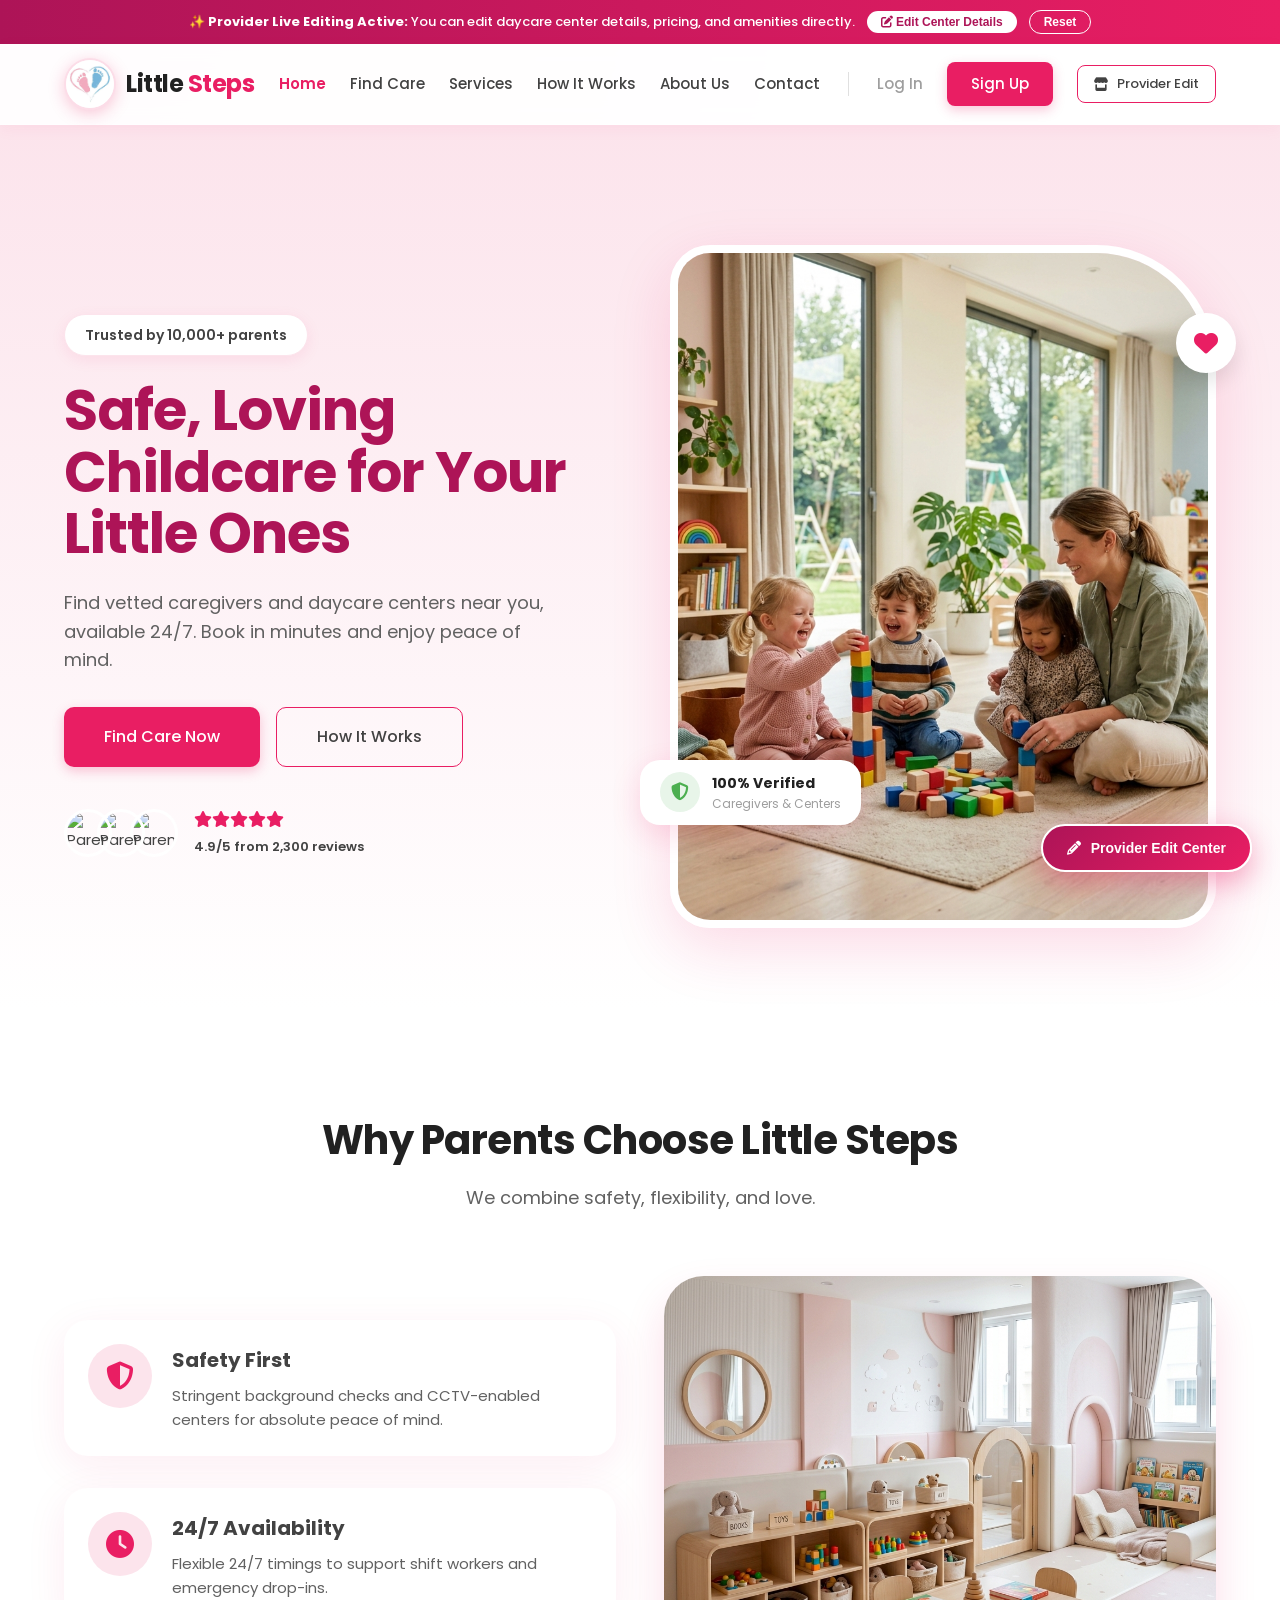
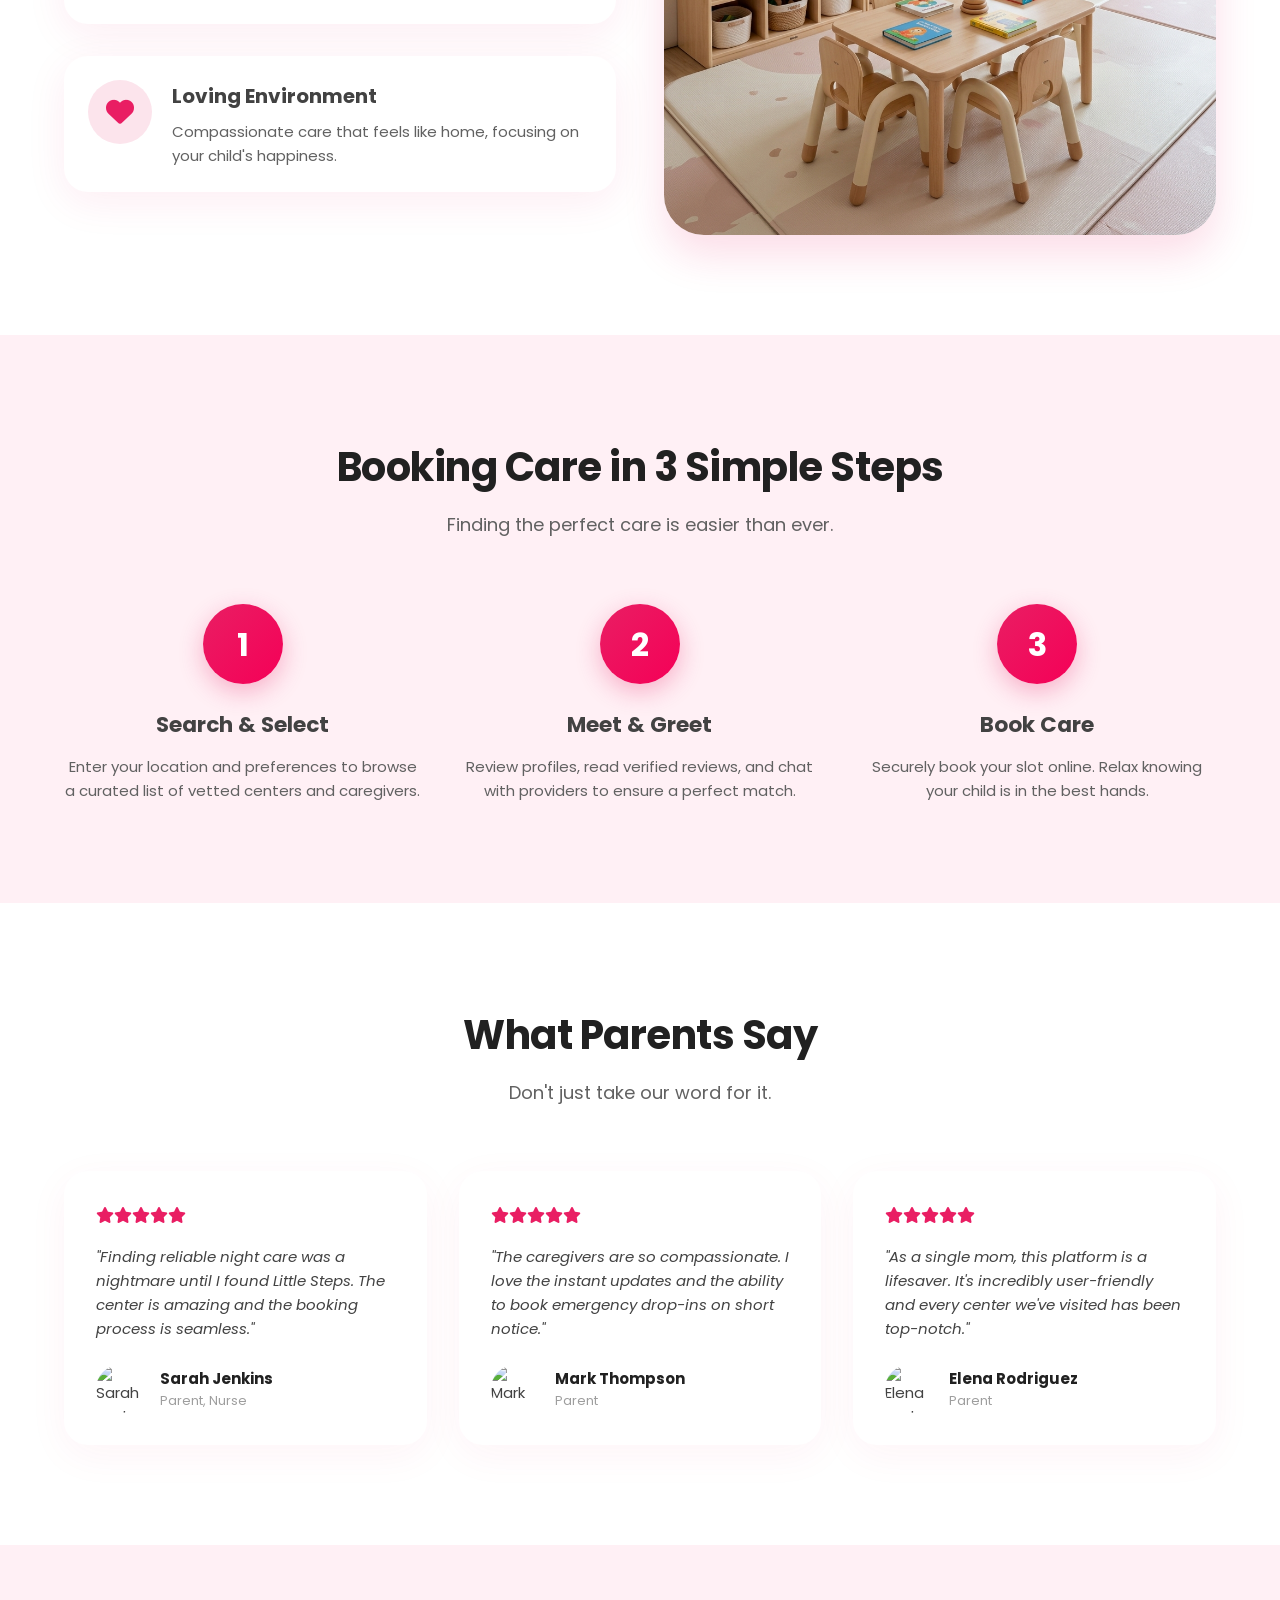
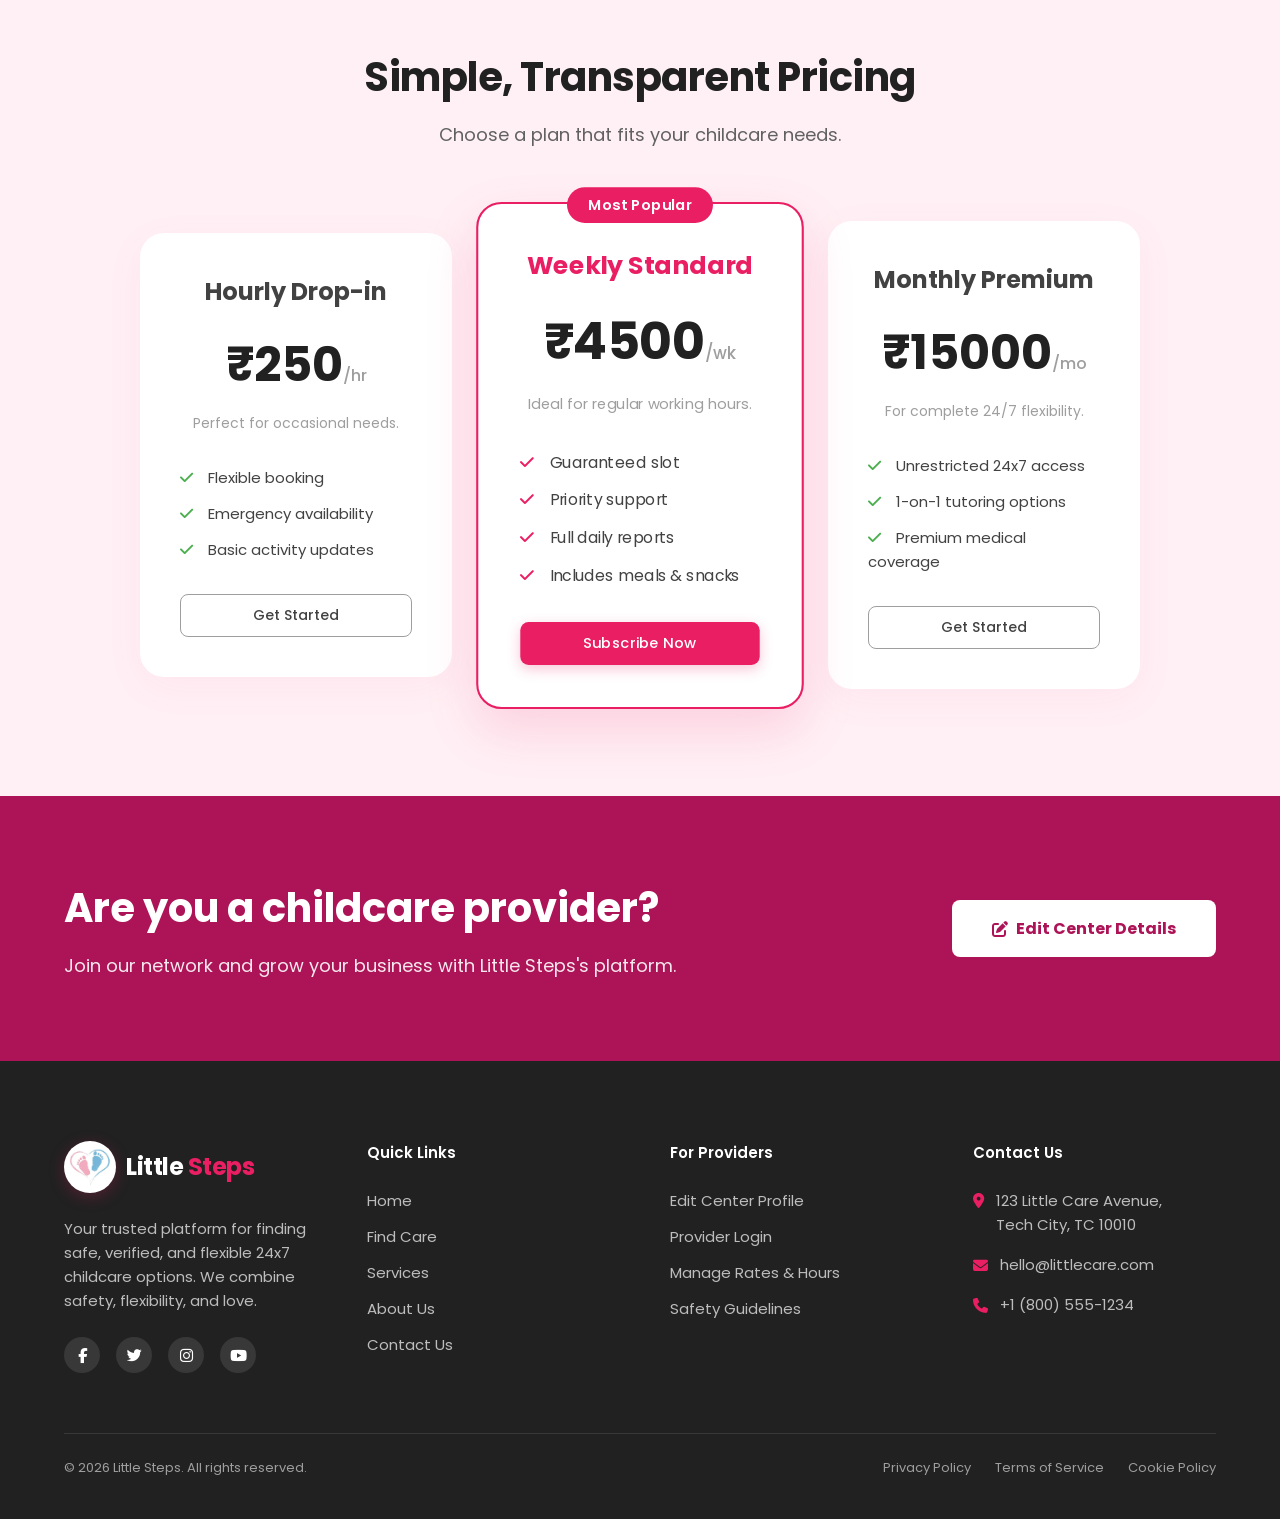
==== commit 9849b65f: "UI: Replicate exact https://little-steps.unaux.com/index.php markup and add interactive 4-tab Provid" ====
--- a/index.html
+++ b/index.html
@@ -1,2418 +1,1495 @@
 <!DOCTYPE html>
 <html lang="en">
 <head>
-  <meta charset="UTF-8">
-  <meta name="viewport" content="width=device-width, initial-scale=1.0">
-  <title>Little Steps — Trusted 24×7 Childcare Platform | Live Demo</title>
-  <meta name="description" content="Explore Little Steps — the premier multi-role childcare network. Find vetted daycare centers, book 24/7 hourly or monthly care, and experience Parent, Provider, and Admin dashboards.">
-
-  <!-- Favicon -->
-  <link rel="icon" href="data:image/svg+xml,<svg xmlns=%22http://www.w3.org/2000/svg%22 viewBox=%220 0 100 100%22><text y=%22.9em%22 font-size=%2290%22>👶</text></svg>">
-
-  <!-- Fonts & FontAwesome -->
-  <link rel="preconnect" href="https://fonts.googleapis.com">
-  <link rel="preconnect" href="https://fonts.gstatic.com" crossorigin>
-  <link href="https://fonts.googleapis.com/css2?family=Poppins:wght@300;400;500;600;700;800&display=swap" rel="stylesheet">
-  <link rel="stylesheet" href="https://cdnjs.cloudflare.com/ajax/libs/font-awesome/6.4.0/css/all.min.css">
-
-  <style>
-    :root {
-      --main-pink: #E91E63;
-      --light-pink: #FCE4EC;
-      --dark-pink: #AD1457;
-      --accent-pink: #F50057;
-      --pastel-pink: #F8BBD9;
-      --baby-pink: #FFF0F5;
-      --white: #FFFFFF;
-      --off-white: #FAF9FA;
-      --light-gray: #F5F5F5;
-      --border-gray: #EEEEEE;
-      --medium-gray: #757575;
-      --dark-gray: #333333;
-      --near-black: #1A1A1A;
-      --success: #2E7D32;
-      --success-bg: #E8F5E9;
-      --warning: #EF6C00;
-      --warning-bg: #FFF3E0;
-      --info: #0288D1;
-      --info-bg: #E1F5FE;
-      --shadow-sm: 0 2px 8px rgba(233, 30, 99, 0.06);
-      --shadow-md: 0 10px 30px rgba(233, 30, 99, 0.08);
-      --shadow-lg: 0 20px 50px rgba(233, 30, 99, 0.15);
-      --font: 'Poppins', -apple-system, BlinkMacSystemFont, 'Segoe UI', Roboto, sans-serif;
-      --radius: 16px;
-    }
-
-    *, *::before, *::after {
-      box-sizing: border-box;
-      margin: 0;
-      padding: 0;
-    }
-
-    html {
-      scroll-behavior: smooth;
-    }
-
-    body {
-      font-family: var(--font);
-      background-color: var(--off-white);
-      background-image: 
-        radial-gradient(at 0% 0%, rgba(252, 228, 236, 0.8) 0px, transparent 50%),
-        radial-gradient(at 100% 100%, rgba(248, 187, 217, 0.5) 0px, transparent 50%);
-      background-attachment: fixed;
-      color: var(--dark-gray);
-      line-height: 1.6;
-      font-size: 15px;
-      overflow-x: hidden;
-    }
-
-    a {
-      color: var(--main-pink);
-      text-decoration: none;
-      transition: all 0.25s ease;
-    }
-
-    a:hover {
-      color: var(--dark-pink);
-    }
-
-    img {
-      max-width: 100%;
-      height: auto;
-      display: block;
-    }
-
-    .container {
-      max-width: 1200px;
-      margin: 0 auto;
-      padding: 0 24px;
-    }
-
-    /* Buttons */
-    .btn {
-      display: inline-flex;
-      align-items: center;
-      justify-content: center;
-      gap: 8px;
-      padding: 11px 24px;
-      font-size: 14px;
-      font-weight: 600;
-      border-radius: 50px;
-      cursor: pointer;
-      border: 2px solid transparent;
-      transition: all 0.3s cubic-bezier(0.4, 0, 0.2, 1);
-      font-family: inherit;
-    }
-
-    .btn-primary {
-      background: linear-gradient(135deg, var(--main-pink), var(--accent-pink));
-      color: #fff !important;
-      box-shadow: 0 4px 15px rgba(233, 30, 99, 0.3);
-    }
-
-    .btn-primary:hover {
-      transform: translateY(-2px);
-      box-shadow: 0 8px 25px rgba(233, 30, 99, 0.45);
-    }
-
-    .btn-outline {
-      background: #fff;
-      color: var(--main-pink);
-      border-color: var(--main-pink);
-    }
-
-    .btn-outline:hover {
-      background: var(--main-pink);
-      color: #fff !important;
-      transform: translateY(-2px);
-      box-shadow: 0 6px 20px rgba(233, 30, 99, 0.2);
-    }
-
-    .btn-sm {
-      padding: 7px 16px;
-      font-size: 13px;
-    }
-
-    .btn-lg {
-      padding: 14px 32px;
-      font-size: 16px;
-    }
-
-    /* Top Alert Banner */
-    .top-bar {
-      background: linear-gradient(90deg, #AD1457, #E91E63);
-      color: #fff;
-      font-size: 13px;
-      padding: 8px 16px;
-      text-align: center;
-      font-weight: 500;
-    }
-    .top-bar a {
-      color: #FFF;
-      text-decoration: underline;
-      margin-left: 8px;
-      font-weight: 700;
-    }
-
-    /* Navbar */
-    header {
-      position: sticky;
-      top: 0;
-      z-index: 1000;
-      background: rgba(255, 255, 255, 0.94);
-      backdrop-filter: blur(12px);
-      border-bottom: 1px solid rgba(233, 30, 99, 0.1);
-      box-shadow: 0 4px 20px rgba(0, 0, 0, 0.03);
-    }
-
-    .nav-inner {
-      display: flex;
-      align-items: center;
-      justify-content: space-between;
-      height: 74px;
-    }
-
-    .brand {
-      display: flex;
-      align-items: center;
-      gap: 12px;
-      font-size: 22px;
-      font-weight: 800;
-      color: var(--near-black);
-      letter-spacing: -0.5px;
-    }
-
-    .brand-icon {
-      width: 44px;
-      height: 44px;
-      background: #fff;
-      border-radius: 50%;
-      display: flex;
-      align-items: center;
-      justify-content: center;
-      font-size: 24px;
-      box-shadow: 0 4px 14px rgba(233, 30, 99, 0.25);
-      border: 2px solid var(--light-pink);
-    }
-
-    .brand span {
-      color: var(--main-pink);
-    }
-
-    .nav-links {
-      display: flex;
-      align-items: center;
-      gap: 24px;
-    }
-
-    .nav-links a {
-      font-size: 14px;
-      font-weight: 600;
-      color: var(--dark-gray);
-      position: relative;
-    }
-
-    .nav-links a:hover {
-      color: var(--main-pink);
-    }
-
-    .nav-actions {
-      display: flex;
-      align-items: center;
-      gap: 12px;
-    }
-
-    .menu-toggle {
-      display: none;
-      background: none;
-      border: none;
-      font-size: 24px;
-      color: var(--main-pink);
-      cursor: pointer;
-    }
-
-    /* Mobile Drawer */
-    #mobileDrawer {
-      position: fixed;
-      top: 74px;
-      left: 0;
-      width: 100%;
-      background: #fff;
-      padding: 24px;
-      box-shadow: 0 10px 30px rgba(0,0,0,0.1);
-      display: none;
-      flex-direction: column;
-      gap: 16px;
-      z-index: 999;
-      border-bottom: 2px solid var(--light-pink);
-    }
-
-    #mobileDrawer.open {
-      display: flex;
-    }
-
-    /* Hero Section */
-    .hero-section {
-      padding: 70px 0 60px;
-      position: relative;
-    }
-
-    .hero-grid {
-      display: grid;
-      grid-template-columns: 1.1fr 0.9fr;
-      gap: 48px;
-      align-items: center;
-    }
-
-    .hero-badge {
-      display: inline-flex;
-      align-items: center;
-      gap: 8px;
-      background: #fff;
-      border: 1px solid var(--light-pink);
-      border-radius: 50px;
-      padding: 6px 18px;
-      font-size: 13px;
-      font-weight: 600;
-      color: var(--dark-pink);
-      margin-bottom: 20px;
-      box-shadow: var(--shadow-sm);
-    }
-
-    .hero-title {
-      font-size: 3.4rem;
-      line-height: 1.15;
-      font-weight: 800;
-      color: var(--near-black);
-      margin-bottom: 20px;
-      letter-spacing: -1px;
-    }
-
-    .hero-title span {
-      background: linear-gradient(135deg, var(--main-pink), var(--dark-pink));
-      -webkit-background-clip: text;
-      -webkit-text-fill-color: transparent;
-    }
-
-    .hero-subtitle {
-      font-size: 16px;
-      color: #616161;
-      margin-bottom: 32px;
-      line-height: 1.7;
-    }
-
-    /* Quick Search Bar */
-    .search-box {
-      background: #fff;
-      padding: 12px;
-      border-radius: 20px;
-      box-shadow: 0 15px 40px rgba(233, 30, 99, 0.12);
-      border: 2px solid rgba(233, 30, 99, 0.15);
-      display: grid;
-      grid-template-columns: 1fr 1fr auto;
-      gap: 12px;
-      margin-bottom: 32px;
-    }
-
-    .search-field {
-      display: flex;
-      align-items: center;
-      gap: 10px;
-      padding: 8px 16px;
-      background: var(--off-white);
-      border-radius: 12px;
-      border: 1px solid var(--border-gray);
-    }
-
-    .search-field i {
-      color: var(--main-pink);
-      font-size: 16px;
-    }
-
-    .search-field select, .search-field input {
-      border: none;
-      background: transparent;
-      outline: none;
-      width: 100%;
-      font-family: inherit;
-      font-size: 14px;
-      color: var(--dark-gray);
-      font-weight: 500;
-    }
-
-    /* Trust Stats */
-    .hero-trust {
-      display: flex;
-      align-items: center;
-      gap: 20px;
-    }
-
-    .avatar-group {
-      display: flex;
-    }
-
-    .avatar-group img {
-      width: 44px;
-      height: 44px;
-      border-radius: 50%;
-      border: 3px solid #fff;
-      margin-right: -12px;
-      box-shadow: 0 2px 6px rgba(0,0,0,0.1);
-    }
-
-    .trust-meta {
-      font-size: 13px;
-    }
-
-    .trust-stars {
-      color: #FFB300;
-      font-size: 14px;
-      margin-bottom: 2px;
-    }
-
-    /* Hero Visual Card */
-    .hero-card-wrap {
-      position: relative;
-    }
-
-    .hero-main-img {
-      width: 100%;
-      height: 480px;
-      object-fit: cover;
-      border-radius: 40px 120px 40px 40px;
-      border: 8px solid #fff;
-      box-shadow: var(--shadow-lg);
-    }
-
-    .badge-float-1 {
-      position: absolute;
-      top: -16px;
-      right: -16px;
-      background: #fff;
-      padding: 12px 20px;
-      border-radius: 20px;
-      box-shadow: var(--shadow-md);
-      display: flex;
-      align-items: center;
-      gap: 12px;
-      border: 1px solid var(--light-pink);
-      animation: floatSlow 3s ease-in-out infinite alternate;
-    }
-
-    .badge-float-2 {
-      position: absolute;
-      bottom: 24px;
-      left: -24px;
-      background: #fff;
-      padding: 14px 20px;
-      border-radius: 20px;
-      box-shadow: var(--shadow-md);
-      display: flex;
-      align-items: center;
-      gap: 12px;
-      border: 1px solid var(--light-pink);
-      animation: floatSlow 3s ease-in-out infinite alternate-reverse;
-    }
-
-    .float-icon {
-      width: 40px;
-      height: 40px;
-      border-radius: 50%;
-      display: flex;
-      align-items: center;
-      justify-content: center;
-      font-size: 18px;
-    }
-
-    @keyframes floatSlow {
-      0% { transform: translateY(0); }
-      100% { transform: translateY(-10px); }
-    }
-
-    /* Section Global */
-    .section {
-      padding: 90px 0;
-      position: relative;
-    }
-
-    .section-header {
-      text-align: center;
-      max-width: 680px;
-      margin: 0 auto 56px;
-    }
-
-    .section-tag {
-      display: inline-block;
-      text-transform: uppercase;
-      font-size: 12px;
-      font-weight: 700;
-      letter-spacing: 1.5px;
-      color: var(--main-pink);
-      margin-bottom: 8px;
-    }
-
-    .section-title {
-      font-size: 2.3rem;
-      font-weight: 800;
-      color: var(--near-black);
-      line-height: 1.25;
-      margin-bottom: 12px;
-      letter-spacing: -0.5px;
-    }
-
-    .section-desc {
-      color: #616161;
-      font-size: 15px;
-    }
-
-    /* PORTALS LIVE INTERACTIVE DEMO (Hero Feature!) */
-    .portals-section {
-      background: #fff;
-      border-top: 1px solid var(--light-pink);
-      border-bottom: 1px solid var(--light-pink);
-    }
-
-    .portal-tabs {
-      display: flex;
-      justify-content: center;
-      gap: 12px;
-      margin-bottom: 36px;
-      flex-wrap: wrap;
-    }
-
-    .portal-tab-btn {
-      padding: 12px 28px;
-      border-radius: 50px;
-      border: 2px solid var(--border-gray);
-      background: #fff;
-      font-size: 14px;
-      font-weight: 700;
-      color: var(--dark-gray);
-      cursor: pointer;
-      display: flex;
-      align-items: center;
-      gap: 10px;
-      transition: all 0.3s;
-      font-family: inherit;
-    }
-
-    .portal-tab-btn.active {
-      background: var(--main-pink);
-      color: #fff;
-      border-color: var(--main-pink);
-      box-shadow: 0 6px 20px rgba(233, 30, 99, 0.3);
-    }
-
-    .portal-view-container {
-      background: #FAF9FA;
-      border-radius: 28px;
-      border: 2px solid var(--light-pink);
-      box-shadow: var(--shadow-lg);
-      overflow: hidden;
-    }
-
-    .mock-window-header {
-      background: #fff;
-      padding: 14px 24px;
-      border-bottom: 1px solid var(--border-gray);
-      display: flex;
-      align-items: center;
-      justify-content: space-between;
-    }
-
-    .mock-dots {
-      display: flex;
-      gap: 8px;
-    }
-
-    .mock-dot {
-      width: 12px;
-      height: 12px;
-      border-radius: 50%;
-    }
-
-    .dot-red { background: #FF5F56; }
-    .dot-yellow { background: #FFBD2E; }
-    .dot-green { background: #27C93F; }
-
-    .mock-address-bar {
-      background: var(--light-gray);
-      padding: 6px 20px;
-      border-radius: 20px;
-      font-size: 12px;
-      color: var(--medium-gray);
-      font-weight: 500;
-      display: flex;
-      align-items: center;
-      gap: 8px;
-    }
-
-    .portal-content-body {
-      padding: 32px;
-      min-height: 480px;
-    }
-
-    /* Grid for Portal Views */
-    .portal-stats-grid {
-      display: grid;
-      grid-template-columns: repeat(auto-fit, minmax(200px, 1fr));
-      gap: 20px;
-      margin-bottom: 28px;
-    }
-
-    .portal-stat-card {
-      background: #fff;
-      padding: 20px;
-      border-radius: 18px;
-      border: 1px solid var(--border-gray);
-      box-shadow: var(--shadow-sm);
-      display: flex;
-      align-items: center;
-      gap: 16px;
-    }
-
-    .stat-circle {
-      width: 50px;
-      height: 50px;
-      border-radius: 14px;
-      display: flex;
-      align-items: center;
-      justify-content: center;
-      font-size: 22px;
-    }
-
-    .stat-circle.pink { background: var(--light-pink); color: var(--main-pink); }
-    .stat-circle.green { background: var(--success-bg); color: var(--success); }
-    .stat-circle.orange { background: var(--warning-bg); color: var(--warning); }
-    .stat-circle.blue { background: var(--info-bg); color: var(--info); }
-
-    .stat-info strong {
-      display: block;
-      font-size: 22px;
-      font-weight: 800;
-      color: var(--near-black);
-    }
-
-    .stat-info span {
-      font-size: 12px;
-      color: var(--medium-gray);
-      font-weight: 500;
-    }
-
-    .portal-layout-2col {
-      display: grid;
-      grid-template-columns: 1.6fr 1fr;
-      gap: 24px;
-    }
-
-    .portal-panel {
-      background: #fff;
-      border-radius: 20px;
-      border: 1px solid var(--border-gray);
-      padding: 24px;
-      box-shadow: var(--shadow-sm);
-    }
-
-    .panel-head {
-      display: flex;
-      align-items: center;
-      justify-content: space-between;
-      margin-bottom: 20px;
-      padding-bottom: 12px;
-      border-bottom: 1px solid var(--border-gray);
-    }
-
-    .panel-head h4 {
-      font-size: 16px;
-      font-weight: 700;
-      color: var(--near-black);
-      display: flex;
-      align-items: center;
-      gap: 8px;
-    }
-
-    /* Custom Table for Portal Demo */
-    .demo-table {
-      width: 100%;
-      border-collapse: collapse;
-      font-size: 13px;
-    }
-
-    .demo-table th {
-      text-align: left;
-      padding: 10px 14px;
-      background: var(--off-white);
-      color: var(--medium-gray);
-      font-weight: 600;
-      border-radius: 8px;
-    }
-
-    .demo-table td {
-      padding: 14px;
-      border-bottom: 1px solid var(--border-gray);
-      color: var(--dark-gray);
-    }
-
-    .badge-pill {
-      display: inline-block;
-      padding: 4px 10px;
-      border-radius: 20px;
-      font-size: 11px;
-      font-weight: 700;
-      text-transform: uppercase;
-    }
-
-    .badge-confirmed { background: var(--success-bg); color: var(--success); }
-    .badge-pending { background: var(--warning-bg); color: var(--warning); }
-    .badge-active { background: var(--light-pink); color: var(--main-pink); }
-
-    /* DAYCARE CENTERS SHOWCASE */
-    .centers-filter-bar {
-      display: flex;
-      justify-content: center;
-      gap: 10px;
-      margin-bottom: 40px;
-      flex-wrap: wrap;
-    }
-
-    .filter-pill {
-      padding: 8px 20px;
-      border-radius: 30px;
-      background: #fff;
-      border: 1px solid var(--border-gray);
-      font-size: 13px;
-      font-weight: 600;
-      color: var(--dark-gray);
-      cursor: pointer;
-      transition: all 0.25s;
-    }
-
-    .filter-pill.active, .filter-pill:hover {
-      background: var(--main-pink);
-      color: #fff;
-      border-color: var(--main-pink);
-    }
-
-    .centers-grid {
-      display: grid;
-      grid-template-columns: repeat(auto-fit, minmax(320px, 1fr));
-      gap: 32px;
-    }
-
-    .center-card {
-      background: #fff;
-      border-radius: 24px;
-      overflow: hidden;
-      border: 1px solid rgba(233, 30, 99, 0.12);
-      box-shadow: var(--shadow-sm);
-      transition: all 0.35s ease;
-      display: flex;
-      flex-direction: column;
-    }
-
-    .center-card:hover {
-      transform: translateY(-8px);
-      box-shadow: var(--shadow-lg);
-    }
-
-    .center-img-wrap {
-      position: relative;
-      height: 220px;
-      overflow: hidden;
-    }
-
-    .center-img {
-      width: 100%;
-      height: 100%;
-      object-fit: cover;
-      transition: transform 0.5s ease;
-    }
-
-    .center-card:hover .center-img {
-      transform: scale(1.05);
-    }
-
-    .center-badge-247 {
-      position: absolute;
-      top: 14px;
-      left: 14px;
-      background: rgba(233, 30, 99, 0.95);
-      color: #fff;
-      padding: 4px 12px;
-      border-radius: 20px;
-      font-size: 11px;
-      font-weight: 700;
-      box-shadow: 0 4px 10px rgba(0,0,0,0.15);
-      display: flex;
-      align-items: center;
-      gap: 6px;
-    }
-
-    .center-rating {
-      position: absolute;
-      bottom: 14px;
-      right: 14px;
-      background: #fff;
-      padding: 4px 10px;
-      border-radius: 20px;
-      font-size: 12px;
-      font-weight: 700;
-      color: var(--near-black);
-      box-shadow: 0 4px 10px rgba(0,0,0,0.15);
-      display: flex;
-      align-items: center;
-      gap: 4px;
-    }
-
-    .center-rating i { color: #FFB300; }
-
-    .center-content {
-      padding: 24px;
-      flex: 1;
-      display: flex;
-      flex-direction: column;
-    }
-
-    .center-name {
-      font-size: 19px;
-      font-weight: 700;
-      color: var(--near-black);
-      margin-bottom: 6px;
-    }
-
-    .center-location {
-      font-size: 13px;
-      color: var(--medium-gray);
-      margin-bottom: 14px;
-      display: flex;
-      align-items: center;
-      gap: 6px;
-    }
-
-    .center-tags {
-      display: flex;
-      flex-wrap: wrap;
-      gap: 6px;
-      margin-bottom: 20px;
-    }
-
-    .center-tag {
-      background: var(--light-pink);
-      color: var(--dark-pink);
-      padding: 3px 10px;
-      border-radius: 8px;
-      font-size: 11px;
-      font-weight: 600;
-    }
-
-    .center-footer {
-      margin-top: auto;
-      display: flex;
-      align-items: center;
-      justify-content: space-between;
-      padding-top: 16px;
-      border-top: 1px solid var(--border-gray);
-    }
-
-    .center-price strong {
-      font-size: 20px;
-      font-weight: 800;
-      color: var(--near-black);
-    }
-
-    .center-price span {
-      font-size: 12px;
-      color: var(--medium-gray);
-    }
-
-    /* HOW IT WORKS */
-    .steps-grid {
-      display: grid;
-      grid-template-columns: repeat(auto-fit, minmax(260px, 1fr));
-      gap: 32px;
-      position: relative;
-    }
-
-    .step-card {
-      background: #fff;
-      border-radius: 24px;
-      padding: 36px 28px;
-      border: 1px solid var(--border-gray);
-      box-shadow: var(--shadow-sm);
-      text-align: center;
-      position: relative;
-      transition: all 0.3s;
-    }
-
-    .step-card:hover {
-      transform: translateY(-6px);
-      box-shadow: var(--shadow-md);
-    }
-
-    .step-number {
-      width: 64px;
-      height: 64px;
-      background: linear-gradient(135deg, var(--main-pink), var(--accent-pink));
-      color: #fff;
-      border-radius: 50%;
-      display: flex;
-      align-items: center;
-      justify-content: center;
-      font-size: 26px;
-      font-weight: 800;
-      margin: 0 auto 20px;
-      box-shadow: 0 8px 20px rgba(233, 30, 99, 0.3);
-    }
-
-    .step-title {
-      font-size: 18px;
-      font-weight: 700;
-      color: var(--near-black);
-      margin-bottom: 10px;
-    }
-
-    .step-desc {
-      font-size: 14px;
-      color: #666;
-      line-height: 1.6;
-    }
-
-    /* PRICING */
-    .pricing-grid {
-      display: grid;
-      grid-template-columns: repeat(auto-fit, minmax(300px, 1fr));
-      gap: 32px;
-      max-width: 1050px;
-      margin: 0 auto;
-    }
-
-    .pricing-card {
-      background: #fff;
-      border-radius: 28px;
-      padding: 40px 32px;
-      border: 1px solid var(--border-gray);
-      box-shadow: var(--shadow-sm);
-      position: relative;
-      transition: all 0.3s;
-      display: flex;
-      flex-direction: column;
-    }
-
-    .pricing-card.popular {
-      border: 2px solid var(--main-pink);
-      box-shadow: var(--shadow-lg);
-      transform: scale(1.04);
-    }
-
-    .pricing-badge {
-      position: absolute;
-      top: -14px;
-      left: 50%;
-      transform: translateX(-50%);
-      background: var(--main-pink);
-      color: #fff;
-      font-size: 12px;
-      font-weight: 700;
-      padding: 4px 18px;
-      border-radius: 20px;
-      box-shadow: 0 4px 12px rgba(233, 30, 99, 0.3);
-    }
-
-    .pricing-name {
-      font-size: 20px;
-      font-weight: 700;
-      color: var(--near-black);
-      margin-bottom: 8px;
-    }
-
-    .pricing-price {
-      font-size: 3rem;
-      font-weight: 800;
-      color: var(--near-black);
-      margin-bottom: 4px;
-    }
-
-    .pricing-price span {
-      font-size: 15px;
-      color: var(--medium-gray);
-      font-weight: 500;
-    }
-
-    .pricing-desc {
-      font-size: 13px;
-      color: var(--medium-gray);
-      margin-bottom: 28px;
-    }
-
-    .pricing-features {
-      list-style: none;
-      margin-bottom: 32px;
-      flex: 1;
-    }
-
-    .pricing-features li {
-      font-size: 14px;
-      color: var(--dark-gray);
-      margin-bottom: 12px;
-      display: flex;
-      align-items: center;
-      gap: 10px;
-    }
-
-    .pricing-features li i {
-      color: var(--success);
-      font-size: 14px;
-    }
-
-    /* FAQ ACCORDION */
-    .faq-wrapper {
-      max-width: 800px;
-      margin: 0 auto;
-    }
-
-    .faq-item {
-      background: #fff;
-      border-radius: 16px;
-      border: 1px solid var(--border-gray);
-      margin-bottom: 16px;
-      box-shadow: var(--shadow-sm);
-      overflow: hidden;
-    }
-
-    .faq-question {
-      padding: 20px 24px;
-      font-weight: 700;
-      font-size: 16px;
-      color: var(--near-black);
-      cursor: pointer;
-      display: flex;
-      align-items: center;
-      justify-content: space-between;
-      user-select: none;
-    }
-
-    .faq-question i {
-      color: var(--main-pink);
-      transition: transform 0.3s;
-    }
-
-    .faq-item.open .faq-question i {
-      transform: rotate(180deg);
-    }
-
-    .faq-answer {
-      padding: 0 24px 20px;
-      color: #666;
-      font-size: 14px;
-      line-height: 1.7;
-      display: none;
-    }
-
-    .faq-item.open .faq-answer {
-      display: block;
-    }
-
-    /* PROVIDER CALLOUT */
-    .provider-callout {
-      background: linear-gradient(135deg, #AD1457, #E91E63);
-      border-radius: 36px;
-      padding: 60px 48px;
-      color: #fff;
-      display: flex;
-      align-items: center;
-      justify-content: space-between;
-      box-shadow: var(--shadow-lg);
-      margin-top: 40px;
-    }
-
-    .callout-text h3 {
-      font-size: 2.2rem;
-      font-weight: 800;
-      margin-bottom: 12px;
-    }
-
-    .callout-text p {
-      font-size: 16px;
-      color: rgba(255,255,255,0.9);
-      max-width: 540px;
-    }
-
-    .callout-btn {
-      background: #fff;
-      color: var(--dark-pink) !important;
-      font-weight: 700;
-      padding: 14px 32px;
-      border-radius: 50px;
-      font-size: 15px;
-      white-space: nowrap;
-      box-shadow: 0 8px 24px rgba(0,0,0,0.15);
-    }
-
-    .callout-btn:hover {
-      background: var(--light-pink);
-      transform: translateY(-3px);
-    }
-
-    /* FOOTER */
-    footer {
-      background: var(--near-black);
-      color: #fff;
-      padding: 70px 0 30px;
-      margin-top: 80px;
-    }
-
-    .footer-grid {
-      display: grid;
-      grid-template-columns: 1.5fr 1fr 1fr 1.2fr;
-      gap: 40px;
-      margin-bottom: 50px;
-    }
-
-    .footer-brand {
-      display: flex;
-      align-items: center;
-      gap: 10px;
-      font-size: 20px;
-      font-weight: 800;
-      color: #fff;
-      margin-bottom: 16px;
-    }
-
-    .footer-desc {
-      color: #9E9E9E;
-      font-size: 14px;
-      line-height: 1.7;
-      margin-bottom: 20px;
-    }
-
-    .footer-links-col h4 {
-      font-size: 15px;
-      font-weight: 700;
-      color: #fff;
-      margin-bottom: 18px;
-    }
-
-    .footer-links-col ul {
-      list-style: none;
-    }
-
-    .footer-links-col li {
-      margin-bottom: 10px;
-    }
-
-    .footer-links-col a {
-      color: #9E9E9E;
-      font-size: 14px;
-    }
-
-    .footer-links-col a:hover {
-      color: var(--main-pink);
-    }
-
-    .footer-bottom {
-      border-top: 1px solid rgba(255,255,255,0.1);
-      padding-top: 24px;
-      display: flex;
-      align-items: center;
-      justify-content: space-between;
-      color: #757575;
-      font-size: 13px;
-      flex-wrap: wrap;
-      gap: 16px;
-    }
-
-    /* MODALS */
-    .modal-overlay {
-      position: fixed;
-      top: 0;
-      left: 0;
-      width: 100%;
-      height: 100%;
-      background: rgba(0, 0, 0, 0.6);
-      backdrop-filter: blur(4px);
-      z-index: 2000;
-      display: none;
-      align-items: center;
-      justify-content: center;
-      padding: 20px;
-    }
-
-    .modal-overlay.active {
-      display: flex;
-    }
-
-    .modal-card {
-      background: #fff;
-      width: 100%;
-      max-width: 540px;
-      border-radius: 28px;
-      box-shadow: 0 25px 60px rgba(0,0,0,0.3);
-      padding: 32px;
-      position: relative;
-      animation: modalPop 0.3s cubic-bezier(0.4, 0, 0.2, 1);
-      max-height: 90vh;
-      overflow-y: auto;
-    }
-
-    @keyframes modalPop {
-      from { transform: scale(0.92); opacity: 0; }
-      to { transform: scale(1); opacity: 1; }
-    }
-
-    .modal-close {
-      position: absolute;
-      top: 20px;
-      right: 20px;
-      background: var(--light-gray);
-      border: none;
-      width: 36px;
-      height: 36px;
-      border-radius: 50%;
-      font-size: 16px;
-      color: var(--dark-gray);
-      cursor: pointer;
-      display: flex;
-      align-items: center;
-      justify-content: center;
-      transition: all 0.2s;
-    }
-
-    .modal-close:hover {
-      background: var(--main-pink);
-      color: #fff;
-    }
-
-    .modal-title {
-      font-size: 22px;
-      font-weight: 800;
-      color: var(--near-black);
-      margin-bottom: 6px;
-    }
-
-    .modal-subtitle {
-      font-size: 14px;
-      color: var(--medium-gray);
-      margin-bottom: 24px;
-    }
-
-    .form-group {
-      margin-bottom: 16px;
-    }
-
-    .form-group label {
-      display: block;
-      font-size: 13px;
-      font-weight: 600;
-      color: var(--near-black);
-      margin-bottom: 6px;
-    }
-
-    .form-control {
-      width: 100%;
-      padding: 12px 16px;
-      border-radius: 12px;
-      border: 1px solid var(--border-gray);
-      font-family: inherit;
-      font-size: 14px;
-      color: var(--dark-gray);
-      outline: none;
-      transition: border 0.2s;
-      background: var(--off-white);
-    }
-
-    .form-control:focus {
-      border-color: var(--main-pink);
-      background: #fff;
-    }
-
-    .form-row {
-      display: grid;
-      grid-template-columns: 1fr 1fr;
-      gap: 14px;
-    }
-
-    /* Toast Notification */
-    #toast {
-      position: fixed;
-      bottom: 24px;
-      right: 24px;
-      background: var(--near-black);
-      color: #fff;
-      padding: 14px 24px;
-      border-radius: 50px;
-      font-size: 14px;
-      font-weight: 600;
-      box-shadow: 0 10px 30px rgba(0,0,0,0.3);
-      display: flex;
-      align-items: center;
-      gap: 12px;
-      z-index: 3000;
-      transform: translateY(100px);
-      opacity: 0;
-      transition: all 0.3s cubic-bezier(0.4, 0, 0.2, 1);
-    }
-
-    #toast.show {
-      transform: translateY(0);
-      opacity: 1;
-    }
-
-    /* Responsive Queries */
-    @media (max-width: 991px) {
-      .hero-grid { grid-template-columns: 1fr; text-align: center; }
-      .hero-title { font-size: 2.6rem; }
-      .hero-trust, .hero-buttons { justify-content: center; }
-      .hero-card-wrap { max-width: 500px; margin: 0 auto; }
-      .badge-float-1, .badge-float-2 { display: none; }
-      .nav-links { display: none; }
-      .menu-toggle { display: block; }
-      .portal-layout-2col { grid-template-columns: 1fr; }
-      .provider-callout { flex-direction: column; text-align: center; gap: 24px; }
-      .footer-grid { grid-template-columns: 1fr 1fr; }
-      .search-box { grid-template-columns: 1fr; }
-    }
-
-    @media (max-width: 600px) {
-      .hero-title { font-size: 2.1rem; }
-      .footer-grid { grid-template-columns: 1fr; }
-      .form-row { grid-template-columns: 1fr; }
-    }
-  </style>
+    <meta charset="UTF-8">
+    <meta name="viewport" content="width=device-width, initial-scale=1.0">
+    <title>Little Steps — Trusted 24×7 Childcare Platform | Live Demo</title>
+    <meta name="description" content="Find vetted caregivers and daycare centers near you, available 24/7. Book in minutes and enjoy peace of mind.">
+    
+    <!-- Favicon -->
+    <link rel="icon" href="data:image/svg+xml,<svg xmlns=%22http://www.w3.org/2000/svg%22 viewBox=%220 0 100 100%22><text y=%22.9em%22 font-size=%2290%22>👶</text></svg>">
+
+    <!-- Google Fonts -->
+    <link rel="preconnect" href="https://fonts.googleapis.com">
+    <link rel="preconnect" href="https://fonts.gstatic.com" crossorigin>
+    <link href="https://fonts.googleapis.com/css2?family=Poppins:wght@300;400;500;600;700;800&display=swap" rel="stylesheet">
+    
+    <!-- Font Awesome -->
+    <link rel="stylesheet" href="https://cdnjs.cloudflare.com/ajax/libs/font-awesome/6.4.0/css/all.min.css">
+    
+    <style>
+        :root {
+            /* Exact Color Palette from https://little-steps.unaux.com */
+            --main-pink: #E91E63;
+            --light-pink: #FCE4EC;
+            --dark-pink: #AD1457;
+            --accent-pink: #F50057;
+            --pastel-pink: #F8BBD9;
+            --baby-pink: #FFF0F5;
+
+            --white: #FFFFFF;
+            --off-white: #FAF9FA;
+            --light-gray: #F5F5F5;
+            --medium-gray: #9E9E9E;
+            --dark-gray: #424242;
+            --near-black: #212121;
+
+            --success: #4CAF50;
+            --success-bg: #E8F5E9;
+            --warning: #FF9800;
+            --warning-bg: #FFF3E0;
+            --info: #2196F3;
+            --info-bg: #E3F2FD;
+
+            --font-primary: 'Poppins', -apple-system, BlinkMacSystemFont, 'Segoe UI', Roboto, sans-serif;
+            --space-xs: 4px;
+            --space-sm: 8px;
+            --space-md: 16px;
+            --space-lg: 24px;
+            --space-xl: 32px;
+
+            --shadow-sm: 0 4px 15px rgba(233,30,99,0.05);
+            --shadow-md: 0 8px 30px rgba(233,30,99,0.08);
+            --shadow-lg: 0 16px 40px rgba(233,30,99,0.12);
+        }
+
+        *, *::before, *::after {
+            margin: 0;
+            padding: 0;
+            box-sizing: border-box;
+        }
+
+        html {
+            scroll-behavior: smooth;
+        }
+
+        body {
+            font-family: var(--font-primary);
+            background-color: var(--off-white);
+            background-image: 
+                radial-gradient(at 0% 0%, rgba(252, 228, 236, 0.8) 0px, transparent 50%),
+                radial-gradient(at 100% 100%, rgba(248, 187, 217, 0.5) 0px, transparent 50%);
+            background-attachment: fixed;
+            color: var(--dark-gray);
+            line-height: 1.6;
+            font-size: 15px;
+            overflow-x: hidden;
+        }
+
+        a {
+            color: var(--main-pink);
+            text-decoration: none;
+            transition: all 0.3s ease;
+        }
+
+        a:hover {
+            color: var(--dark-pink);
+        }
+
+        .container {
+            max-width: 1200px;
+            margin: 0 auto;
+            padding: 0 24px;
+        }
+
+        /* Buttons matching live system */
+        .btn {
+            display: inline-flex;
+            align-items: center;
+            justify-content: center;
+            gap: 8px;
+            padding: 10px 24px;
+            font-size: 14px;
+            font-weight: 500;
+            border-radius: 8px;
+            cursor: pointer;
+            transition: all 0.3s cubic-bezier(0.4, 0, 0.2, 1);
+            border: none;
+            font-family: inherit;
+            text-decoration: none;
+        }
+
+        .btn-primary {
+            background: var(--main-pink);
+            color: #fff !important;
+            box-shadow: 0 4px 12px rgba(233,30,99,0.25);
+        }
+
+        .btn-primary:hover {
+            background: var(--dark-pink);
+            transform: translateY(-2px);
+            box-shadow: 0 8px 20px rgba(233,30,99,0.4);
+            color: #fff !important;
+        }
+
+        .btn-outline {
+            background: rgba(255, 255, 255, 0.75);
+            border: 1px solid var(--medium-gray);
+            color: var(--dark-gray) !important;
+        }
+
+        .btn-outline:hover {
+            border-color: var(--main-pink);
+            color: var(--main-pink) !important;
+            background: #fff;
+            transform: translateY(-2px);
+        }
+
+        .btn-lg {
+            padding: 16px 40px;
+            font-size: 16px;
+            border-radius: 10px;
+        }
+
+        /* Top Provider Edit Notification Bar */
+        .provider-top-badge {
+            background: linear-gradient(90deg, #AD1457, #E91E63);
+            color: #fff;
+            font-size: 13px;
+            padding: 10px 16px;
+            text-align: center;
+            font-weight: 500;
+            display: flex;
+            align-items: center;
+            justify-content: center;
+            gap: 12px;
+            flex-wrap: wrap;
+        }
+
+        .provider-top-badge button {
+            background: #fff;
+            color: var(--dark-pink);
+            border: none;
+            padding: 4px 14px;
+            border-radius: 20px;
+            font-weight: 700;
+            font-size: 12px;
+            cursor: pointer;
+            transition: all 0.2s;
+        }
+
+        .provider-top-badge button:hover {
+            background: var(--light-pink);
+            transform: scale(1.05);
+        }
+
+        /* Navigation */
+        nav {
+            background: rgba(255, 255, 255, 0.9);
+            backdrop-filter: blur(10px);
+            box-shadow: 0 4px 15px rgba(233,30,99,0.05);
+            position: sticky;
+            top: 0;
+            z-index: 1000;
+            border-bottom: 1px solid rgba(255,255,255,0.5);
+        }
+
+        .nav-container {
+            display: flex;
+            align-items: center;
+            justify-content: space-between;
+            height: 80px;
+        }
+
+        .nav-logo {
+            display: flex;
+            align-items: center;
+            gap: 10px;
+            text-decoration: none;
+        }
+
+        .logo-frame {
+            width: 52px;
+            height: 52px;
+            border-radius: 50%;
+            background: white;
+            display: flex;
+            align-items: center;
+            justify-content: center;
+            box-shadow: 0 4px 16px rgba(233,30,99,0.25);
+            overflow: hidden;
+            flex-shrink: 0;
+            border: 2px solid rgba(233,30,99,0.15);
+        }
+
+        .logo-img {
+            width: 48px;
+            height: 48px;
+            object-fit: cover;
+            border-radius: 50%;
+        }
+
+        .logo-text {
+            font-weight: 700;
+            font-size: 1.5rem;
+            color: var(--near-black);
+            letter-spacing: -0.5px;
+        }
+
+        .desktop-menu {
+            display: flex;
+            align-items: center;
+            gap: var(--space-lg);
+        }
+
+        .desktop-menu a {
+            color: var(--dark-gray);
+            font-weight: 500;
+            font-size: 15px;
+            transition: color 0.3s;
+        }
+
+        .desktop-menu a:hover, .desktop-menu a.active {
+            color: var(--main-pink);
+        }
+
+        .nav-divider {
+            width: 1px;
+            height: 24px;
+            background: #E0E0E0;
+            margin: 0 var(--space-xs);
+        }
+
+        .mobile-menu-btn {
+            display: none;
+            background: none;
+            border: none;
+            font-size: 24px;
+            color: var(--main-pink);
+            cursor: pointer;
+        }
+
+        #mobileMenu {
+            position: fixed;
+            top: 80px;
+            left: 0;
+            width: 100%;
+            background: rgba(255, 255, 255, 0.95);
+            backdrop-filter: blur(10px);
+            box-shadow: var(--shadow-md);
+            z-index: 999;
+            display: none;
+            flex-direction: column;
+            padding: var(--space-md);
+        }
+
+        #mobileMenu.active {
+            display: flex;
+        }
+
+        #mobileMenu a {
+            padding: 12px;
+            border-bottom: 1px solid rgba(0,0,0,0.05);
+            color: var(--dark-gray);
+            font-weight: 500;
+        }
+
+        /* Typography */
+        .section-padding { padding: 100px 0; }
+        .hero-h1 { font-size: 3.5rem; line-height: 1.1; color: var(--dark-pink); font-weight: 700; margin-bottom: 24px; letter-spacing: -1px; }
+        .hero-sub { font-size: 1.125rem; color: #616161; line-height: 1.6; margin-bottom: 32px; max-width: 90%; }
+        .section-title { font-size: 2.5rem; color: var(--near-black); text-align: center; margin-bottom: 12px; font-weight: 700; letter-spacing: -0.5px; }
+        .section-sub { font-size: 1.125rem; color: #616161; text-align: center; margin-bottom: 64px; }
+
+        /* Custom Cards */
+        .feature-card { background: var(--white); border-radius: 24px; padding: 24px; box-shadow: 0 10px 40px rgba(233, 30, 99, 0.08); display: flex; align-items: flex-start; gap: 20px; text-align: left; transition: transform 0.3s; }
+        .feature-card:hover { transform: translateY(-8px); }
+        .feature-icon { width: 64px; height: 64px; background: var(--light-pink); color: var(--main-pink); border-radius: 50%; display: flex; align-items: center; justify-content: center; font-size: 28px; margin: 0; min-width: 64px; }
+
+        .step-circle { width: 80px; height: 80px; background: linear-gradient(135deg, var(--main-pink), var(--accent-pink)); color: var(--white); border-radius: 50%; display: flex; align-items: center; justify-content: center; font-size: 32px; font-weight: 700; margin: 0 auto 24px; box-shadow: 0 8px 24px rgba(233, 30, 99, 0.3); }
+
+        .testimonial-card { background: var(--white); border-radius: 24px; padding: 32px; box-shadow: 0 10px 40px rgba(233, 30, 99, 0.05); }
+
+        .pricing-card { background: var(--white); border-radius: 24px; padding: 40px; box-shadow: 0 10px 40px rgba(233, 30, 99, 0.05); text-align: center; position: relative; }
+        .pricing-card.popular { border: 2px solid var(--main-pink); transform: scale(1.05); z-index: 2; box-shadow: 0 20px 50px rgba(233, 30, 99, 0.15); }
+        .popular-badge { position: absolute; top: -16px; left: 50%; transform: translateX(-50%); background: var(--main-pink); color: var(--white); padding: 6px 20px; border-radius: 20px; font-size: 14px; font-weight: 600; }
+
+        @keyframes bounce {
+            0%, 100% { transform: translateY(0); }
+            50% { transform: translateY(-10px); }
+        }
+
+        /* Floating Provider Edit Studio Button */
+        .floating-provider-btn {
+            position: fixed;
+            bottom: 28px;
+            right: 28px;
+            background: linear-gradient(135deg, #AD1457, #E91E63);
+            color: #fff;
+            padding: 14px 24px;
+            border-radius: 50px;
+            box-shadow: 0 10px 30px rgba(233, 30, 99, 0.4);
+            border: 2px solid #fff;
+            font-size: 14px;
+            font-weight: 700;
+            cursor: pointer;
+            z-index: 2000;
+            display: flex;
+            align-items: center;
+            gap: 10px;
+            transition: all 0.3s;
+        }
+
+        .floating-provider-btn:hover {
+            transform: translateY(-4px) scale(1.03);
+            box-shadow: 0 14px 35px rgba(233, 30, 99, 0.5);
+        }
+
+        /* Modals */
+        .modal-overlay {
+            position: fixed;
+            top: 0;
+            left: 0;
+            width: 100%;
+            height: 100%;
+            background: rgba(0, 0, 0, 0.6);
+            backdrop-filter: blur(5px);
+            z-index: 3000;
+            display: none;
+            align-items: center;
+            justify-content: center;
+            padding: 20px;
+        }
+
+        .modal-overlay.active {
+            display: flex;
+        }
+
+        .modal-box {
+            background: #fff;
+            border-radius: 24px;
+            width: 100%;
+            max-width: 680px;
+            padding: 32px;
+            position: relative;
+            box-shadow: 0 25px 60px rgba(0,0,0,0.3);
+            max-height: 90vh;
+            overflow-y: auto;
+            animation: modalFade 0.3s ease;
+        }
+
+        @keyframes modalFade {
+            from { opacity: 0; transform: scale(0.95); }
+            to { opacity: 1; transform: scale(1); }
+        }
+
+        .modal-close {
+            position: absolute;
+            top: 20px;
+            right: 20px;
+            background: var(--light-gray);
+            border: none;
+            width: 36px;
+            height: 36px;
+            border-radius: 50%;
+            font-size: 16px;
+            cursor: pointer;
+            display: flex;
+            align-items: center;
+            justify-content: center;
+            transition: all 0.2s;
+        }
+
+        .modal-close:hover {
+            background: var(--main-pink);
+            color: #fff;
+        }
+
+        /* 4-Tab Provider Form Style (From provider/center_edit.php) */
+        .form-tabs {
+            display: flex;
+            gap: 8px;
+            margin-bottom: 24px;
+            border-bottom: 2px solid var(--light-pink);
+            padding-bottom: 8px;
+            overflow-x: auto;
+        }
+
+        .form-tab-btn {
+            background: none;
+            border: none;
+            padding: 8px 16px;
+            font-size: 13px;
+            font-weight: 600;
+            color: var(--medium-gray);
+            cursor: pointer;
+            border-radius: 8px;
+            display: flex;
+            align-items: center;
+            gap: 6px;
+            white-space: nowrap;
+            font-family: inherit;
+        }
+
+        .form-tab-btn.active {
+            background: var(--light-pink);
+            color: var(--main-pink);
+        }
+
+        .tab-panel {
+            display: none;
+        }
+
+        .tab-panel.active {
+            display: block;
+        }
+
+        .form-group {
+            margin-bottom: 16px;
+        }
+
+        .form-group label {
+            display: block;
+            font-size: 13px;
+            font-weight: 600;
+            margin-bottom: 6px;
+            color: var(--near-black);
+        }
+
+        .form-control {
+            width: 100%;
+            padding: 10px 14px;
+            border-radius: 8px;
+            border: 1px solid #DEDEDE;
+            font-family: inherit;
+            font-size: 14px;
+            outline: none;
+            transition: border 0.2s;
+        }
+
+        .form-control:focus {
+            border-color: var(--main-pink);
+        }
+
+        .form-grid-2 {
+            display: grid;
+            grid-template-columns: 1fr 1fr;
+            gap: 14px;
+        }
+
+        .toggle-switch-row {
+            display: flex;
+            align-items: center;
+            justify-content: space-between;
+            padding: 12px 16px;
+            background: var(--off-white);
+            border-radius: 10px;
+            margin-bottom: 12px;
+            border: 1px solid #EAEAEA;
+        }
+
+        .toggle-switch-row input[type="checkbox"] {
+            width: 20px;
+            height: 20px;
+            accent-color: var(--main-pink);
+            cursor: pointer;
+        }
+
+        /* Toast */
+        #toast {
+            position: fixed;
+            bottom: 28px;
+            left: 50%;
+            transform: translateX(-50%) translateY(100px);
+            background: var(--near-black);
+            color: #fff;
+            padding: 14px 28px;
+            border-radius: 50px;
+            font-size: 14px;
+            font-weight: 600;
+            box-shadow: 0 10px 30px rgba(0,0,0,0.3);
+            display: flex;
+            align-items: center;
+            gap: 10px;
+            z-index: 4000;
+            opacity: 0;
+            transition: all 0.3s ease;
+        }
+
+        #toast.show {
+            transform: translateX(-50%) translateY(0);
+            opacity: 1;
+        }
+
+        /* Live Edited Highlight Pulse */
+        .live-edited-badge {
+            display: inline-block;
+            background: #E8F5E9;
+            color: #2E7D32;
+            padding: 2px 10px;
+            border-radius: 20px;
+            font-size: 11px;
+            font-weight: 700;
+            margin-left: 8px;
+        }
+
+        /* Responsive Breakpoints */
+        @media (max-width: 991px) {
+            .desktop-menu { display: none !important; }
+            .mobile-menu-btn { display: block !important; }
+            .hero-grid { grid-template-columns: 1fr !important; gap: 40px; text-align: center; }
+            .hero-h1 { font-size: 2.5rem; }
+            .hero-sub { margin: 0 auto 32px; }
+            .hero-buttons { justify-content: center; }
+            .pricing-card.popular { transform: scale(1); }
+            .features-inner-grid { grid-template-columns: 1fr !important; }
+        }
+
+        @media (max-width: 600px) {
+            .hero-h1 { font-size: 2rem; }
+            .form-grid-2 { grid-template-columns: 1fr; }
+            .floating-provider-btn { bottom: 16px; right: 16px; font-size: 12px; padding: 12px 18px; }
+        }
+    </style>
 </head>
 <body>
 
-  <!-- Top Alert Bar -->
-  <div class="top-bar">
-    🌸 Little Steps Platform — 24/7 Verified Childcare Network. 
-    <a href="#centers">Browse Centers</a> • 
-    <a href="javascript:void(0)" onclick="openDemoModal()">Try Demo Credentials</a>
-  </div>
-
-  <!-- Header -->
-  <header>
-    <div class="container nav-inner">
-      <a href="#" class="brand">
-        <div class="brand-icon">👶</div>
-        Little <span>Steps</span>
-      </a>
-
-      <nav class="nav-links">
-        <a href="#centers">Daycare Centers</a>
-        <a href="#portals">Portals Demo</a>
-        <a href="#how-it-works">How It Works</a>
-        <a href="#pricing">Pricing</a>
-        <a href="#faq">FAQ</a>
-      </nav>
-
-      <div class="nav-actions">
-        <button class="btn btn-outline btn-sm" onclick="openDemoModal()">
-          <i class="fas fa-key"></i> Log In
+    <!-- 0. Top Provider Live Edit Bar -->
+    <div class="provider-top-badge">
+        <span>✨ <strong>Provider Live Editing Active:</strong> You can edit daycare center details, pricing, and amenities directly.</span>
+        <button onclick="openProviderEditModal()">
+            <i class="fas fa-edit"></i> Edit Center Details
         </button>
-        <button class="btn btn-primary btn-sm" onclick="openBookingModal('General Inquiry')">
-          <i class="fas fa-calendar-check"></i> Book Care
+        <button onclick="resetProviderDefaults()" style="background: transparent; border: 1px solid #fff; color: #fff;">
+            Reset
         </button>
-        <button class="menu-toggle" onclick="toggleDrawer()" aria-label="Toggle Navigation">
-          <i class="fas fa-bars"></i>
-        </button>
-      </div>
     </div>
-  </header>
-
-  <!-- Mobile Drawer -->
-  <div id="mobileDrawer">
-    <a href="#centers" onclick="toggleDrawer()">Daycare Centers</a>
-    <a href="#portals" onclick="toggleDrawer()">Portals Demo</a>
-    <a href="#how-it-works" onclick="toggleDrawer()">How It Works</a>
-    <a href="#pricing" onclick="toggleDrawer()">Pricing</a>
-    <a href="#faq" onclick="toggleDrawer()">FAQ</a>
-    <button class="btn btn-outline" onclick="openDemoModal(); toggleDrawer();" style="width: 100%;">
-      <i class="fas fa-key"></i> Demo Logins
+
+    <!-- NAVBAR (Matches https://little-steps.unaux.com/index.php exactly) -->
+    <nav>
+        <div class="container nav-container">
+            <!-- Logo -->
+            <a href="index.html" class="nav-logo">
+                <div class="logo-frame">
+                    <img src="assets/images/logo-baby-legs.jpg" onerror="this.src='https://little-steps.unaux.com/assets/images/logo-baby-legs.jpg'" alt="Little Steps Logo" class="logo-img">
+                </div>
+                <span class="logo-text">Little <span style="color: var(--main-pink);">Steps</span></span>
+            </a>
+
+            <!-- Desktop Menu -->
+            <div class="desktop-menu">
+                <a href="index.html" style="color: var(--main-pink); font-weight: 600;">Home</a>
+                <a href="javascript:void(0)" onclick="openSearchModal()">Find Care</a>
+                <a href="#features">Services</a>
+                <a href="#how-it-works">How It Works</a>
+                <a href="#about-modal" onclick="openAboutModal()">About Us</a>
+                <a href="#contact" onclick="scrollToFooter()">Contact</a>
+                
+                <div class="nav-divider"></div>
+                
+                <a href="javascript:void(0)" onclick="openLoginModal()" style="color: var(--medium-gray); font-weight: 500;">Log In</a>
+                <a href="javascript:void(0)" onclick="openRegisterModal()" class="btn btn-primary">Sign Up</a>
+                <button class="btn btn-outline" style="padding: 8px 16px; font-size: 13px; border-color: var(--main-pink); color: var(--main-pink);" onclick="openProviderEditModal()">
+                    <i class="fas fa-store"></i> Provider Edit
+                </button>
+            </div>
+
+            <!-- Mobile Menu Button -->
+            <button class="mobile-menu-btn" onclick="document.getElementById('mobileMenu').classList.toggle('active')" aria-label="Toggle Menu">
+                <i class="fas fa-bars"></i>
+            </button>
+        </div>
+    </nav>
+
+    <!-- Mobile Menu Overlay -->
+    <div id="mobileMenu">
+        <a href="index.html">Home</a>
+        <a href="javascript:void(0)" onclick="openSearchModal(); document.getElementById('mobileMenu').classList.remove('active');">Find Care</a>
+        <a href="#features" onclick="document.getElementById('mobileMenu').classList.remove('active');">Services</a>
+        <a href="#how-it-works" onclick="document.getElementById('mobileMenu').classList.remove('active');">How It Works</a>
+        <a href="javascript:void(0)" onclick="openAboutModal(); document.getElementById('mobileMenu').classList.remove('active');">About Us</a>
+        <a href="#contact" onclick="scrollToFooter(); document.getElementById('mobileMenu').classList.remove('active');">Contact</a>
+        
+        <div style="display: flex; flex-direction: column; gap: 8px; margin-top: 16px;">
+            <button class="btn btn-outline" onclick="openProviderEditModal(); document.getElementById('mobileMenu').classList.remove('active');" style="width: 100%;">
+                <i class="fas fa-edit"></i> Provider Edit Center
+            </button>
+            <button class="btn btn-outline" onclick="openLoginModal(); document.getElementById('mobileMenu').classList.remove('active');" style="width: 100%;">
+                Log In
+            </button>
+            <button class="btn btn-primary" onclick="openRegisterModal(); document.getElementById('mobileMenu').classList.remove('active');" style="width: 100%;">
+                Sign Up
+            </button>
+        </div>
+    </div>
+
+    <!-- 1. HERO SECTION (Exact structure, markup & imagery) -->
+    <section style="background: linear-gradient(180deg, var(--light-pink) 0%, var(--white) 100%); padding: 120px 0 80px; overflow: hidden;">
+        <div class="container hero-grid" style="display: grid; grid-template-columns: 1fr 1fr; gap: 60px; align-items: center;">
+            
+            <div style="z-index: 2;">
+                <div style="display: inline-block; background: var(--white); border-radius: 50px; padding: 8px 20px; margin-bottom: 24px; box-shadow: 0 4px 15px rgba(233, 30, 99, 0.08); border: 1px solid var(--light-pink);">
+                    <span style="font-size: 14px; font-weight: 600; color: var(--dark-gray);" id="heroBadgeText">Trusted by 10,000+ parents</span>
+                </div>
+                
+                <h1 class="hero-h1" id="heroHeadline">Safe, Loving Childcare for Your Little Ones</h1>
+                
+                <p class="hero-sub" id="heroSubtext">
+                    Find vetted caregivers and daycare centers near you, available 24/7. Book in minutes and enjoy peace of mind.
+                </p>
+                
+                <div class="hero-buttons" style="display: flex; gap: 16px; margin-bottom: 40px; flex-wrap: wrap;">
+                    <a href="javascript:void(0)" onclick="openSearchModal()" class="btn btn-primary btn-lg" style="padding: 16px 40px;">Find Care Now</a>
+                    <a href="#how-it-works" class="btn btn-outline btn-lg" style="padding: 16px 40px; border-color: var(--main-pink); color: var(--main-pink); background: transparent;">How It Works</a>
+                </div>
+                
+                <div style="display: flex; align-items: center; gap: 16px;">
+                    <div style="display: flex;">
+                        <img src="https://ui-avatars.com/api/?name=P1&background=F8BBD9&color=AD1457" alt="Parent" style="width: 48px; height: 48px; border-radius: 50%; border: 3px solid white; margin-right: -15px; z-index: 3;">
+                        <img src="https://ui-avatars.com/api/?name=P2&background=FCE4EC&color=E91E63" alt="Parent" style="width: 48px; height: 48px; border-radius: 50%; border: 3px solid white; margin-right: -15px; z-index: 2;">
+                        <img src="https://ui-avatars.com/api/?name=P3&background=FFF0F5&color=F50057" alt="Parent" style="width: 48px; height: 48px; border-radius: 50%; border: 3px solid white; z-index: 1;">
+                    </div>
+                    <div>
+                        <div style="color: var(--main-pink); font-size: 16px; margin-bottom: 2px;">
+                            <i class="fas fa-star"></i><i class="fas fa-star"></i><i class="fas fa-star"></i><i class="fas fa-star"></i><i class="fas fa-star"></i>
+                        </div>
+                        <span style="font-size: 13px; font-weight: 600; color: var(--dark-gray);" id="heroRatingText">4.9/5 from 2,300 reviews</span>
+                    </div>
+                </div>
+            </div>
+            
+            <div style="position: relative; z-index: 1;">
+                <div style="width: 100%; aspect-ratio: 4/5; border-radius: 40px 120px 40px 40px; overflow: hidden; border: 8px solid var(--white); box-shadow: 0 20px 60px rgba(233, 30, 99, 0.15); position: relative;">
+                    <img src="assets/images/hero.jpg" onerror="this.src='https://little-steps.unaux.com/assets/images/hero.jpg'" alt="Caregiver playing with toddler" style="width: 100%; height: 100%; object-fit: cover;">
+                </div>
+                <!-- Decorative Elements -->
+                <div style="position: absolute; top: 10%; right: -20px; width: 60px; height: 60px; background: var(--white); border-radius: 50%; box-shadow: 0 10px 20px rgba(0,0,0,0.1); display: flex; align-items: center; justify-content: center; font-size: 24px; color: var(--main-pink); animation: bounce 3s infinite;">
+                    <i class="fas fa-heart"></i>
+                </div>
+                <div style="position: absolute; bottom: 15%; left: -30px; background: var(--white); border-radius: 20px; padding: 12px 20px; box-shadow: 0 10px 30px rgba(233,30,99,0.15); display: flex; align-items: center; gap: 12px;">
+                    <div style="width: 40px; height: 40px; background: var(--success-bg); color: var(--success); border-radius: 50%; display: flex; align-items: center; justify-content: center; font-size: 18px;">
+                        <i class="fas fa-shield-alt"></i>
+                    </div>
+                    <div>
+                        <div style="font-weight: 700; font-size: 14px; color: var(--near-black);">100% Verified</div>
+                        <div style="font-size: 12px; color: var(--medium-gray);" id="heroVerifiedSub">Caregivers & Centers</div>
+                    </div>
+                </div>
+            </div>
+            
+        </div>
+    </section>
+
+    <!-- 2. FEATURES SECTION (Exact structure from live site) -->
+    <section id="features" class="section-padding" style="background: var(--white);">
+        <div class="container">
+            <h2 class="section-title">Why Parents Choose Little Steps</h2>
+            <p class="section-sub">We combine safety, flexibility, and love.</p>
+            
+            <div class="features-inner-grid" style="display: grid; grid-template-columns: 1fr 1fr; gap: 48px; align-items: center;">
+                <div style="display: grid; grid-template-columns: 1fr; gap: 32px;">
+                    <!-- Feature 1 -->
+                    <div class="feature-card">
+                        <div class="feature-icon"><i class="fas fa-shield-alt"></i></div>
+                        <div>
+                            <h3 style="font-size: 1.25rem; margin-bottom: 8px;">Safety First</h3>
+                            <p style="color: #616161; font-size: 15px; margin: 0;" id="featSafetyText">Stringent background checks and CCTV-enabled centers for absolute peace of mind.</p>
+                        </div>
+                    </div>
+                    
+                    <!-- Feature 2 -->
+                    <div class="feature-card">
+                        <div class="feature-icon"><i class="fas fa-clock"></i></div>
+                        <div>
+                            <h3 style="font-size: 1.25rem; margin-bottom: 8px;">24/7 Availability</h3>
+                            <p style="color: #616161; font-size: 15px; margin: 0;" id="featHoursText">Flexible timings to support shift workers and unexpected emergency drop-ins.</p>
+                        </div>
+                    </div>
+                    
+                    <!-- Feature 3 -->
+                    <div class="feature-card">
+                        <div class="feature-icon"><i class="fas fa-heart"></i></div>
+                        <div>
+                            <h3 style="font-size: 1.25rem; margin-bottom: 8px;">Loving Environment</h3>
+                            <p style="color: #616161; font-size: 15px; margin: 0;">Compassionate care that feels like home, focusing on your child's happiness.</p>
+                        </div>
+                    </div>
+                </div>
+                <div style="border-radius: 40px; overflow: hidden; box-shadow: 0 20px 40px rgba(233, 30, 99, 0.15); height: 100%;">
+                    <img src="assets/images/feature_safety.jpg" onerror="this.src='https://little-steps.unaux.com/assets/images/feature_safety.jpg'" alt="Safe Playroom" style="width: 100%; height: 100%; object-fit: cover; min-height: 500px;">
+                </div>
+            </div>
+        </div>
+    </section>
+
+    <!-- 3. HOW IT WORKS SECTION (Exact structure from live site) -->
+    <section id="how-it-works" class="section-padding" style="background: var(--baby-pink);">
+        <div class="container">
+            <h2 class="section-title">Booking Care in 3 Simple Steps</h2>
+            <p class="section-sub">Finding the perfect care is easier than ever.</p>
+            
+            <div style="display: grid; grid-template-columns: repeat(auto-fit, minmax(280px, 1fr)); gap: 40px; text-align: center;">
+                <div>
+                    <div class="step-circle">1</div>
+                    <h3 style="font-size: 1.35rem; margin-bottom: 12px;">Search &amp; Select</h3>
+                    <p style="color: #616161; font-size: 15px;">Enter your location and preferences to browse a curated list of vetted centers and caregivers.</p>
+                </div>
+                
+                <div>
+                    <div class="step-circle">2</div>
+                    <h3 style="font-size: 1.35rem; margin-bottom: 12px;">Meet &amp; Greet</h3>
+                    <p style="color: #616161; font-size: 15px;">Review profiles, read verified reviews, and chat with providers to ensure a perfect match.</p>
+                </div>
+                
+                <div>
+                    <div class="step-circle">3</div>
+                    <h3 style="font-size: 1.35rem; margin-bottom: 12px;">Book Care</h3>
+                    <p style="color: #616161; font-size: 15px;">Securely book your slot online. Relax knowing your child is in the best hands.</p>
+                </div>
+            </div>
+        </div>
+    </section>
+
+    <!-- 4. TESTIMONIALS (Exact structure from live site) -->
+    <section class="section-padding" style="background: var(--white);">
+        <div class="container">
+            <h2 class="section-title">What Parents Say</h2>
+            <p class="section-sub">Don't just take our word for it.</p>
+            
+            <div style="display: grid; grid-template-columns: repeat(auto-fit, minmax(300px, 1fr)); gap: 32px;">
+                
+                <div class="testimonial-card">
+                    <div style="color: var(--main-pink); font-size: 16px; margin-bottom: 16px;">
+                        <i class="fas fa-star"></i><i class="fas fa-star"></i><i class="fas fa-star"></i><i class="fas fa-star"></i><i class="fas fa-star"></i>
+                    </div>
+                    <p style="font-style: italic; color: var(--dark-gray); font-size: 15px; margin-bottom: 24px;">"Finding reliable night care was a nightmare until I found Little Steps. The center is amazing and the booking process is seamless."</p>
+                    <div style="display: flex; align-items: center; gap: 16px;">
+                        <img src="https://ui-avatars.com/api/?name=Sarah+J" alt="Sarah Jenkins" style="width: 48px; height: 48px; border-radius: 50%;">
+                        <div>
+                            <div style="font-weight: 700; color: var(--near-black);">Sarah Jenkins</div>
+                            <div style="font-size: 13px; color: var(--medium-gray);">Parent, Nurse</div>
+                        </div>
+                    </div>
+                </div>
+                
+                <div class="testimonial-card">
+                    <div style="color: var(--main-pink); font-size: 16px; margin-bottom: 16px;">
+                        <i class="fas fa-star"></i><i class="fas fa-star"></i><i class="fas fa-star"></i><i class="fas fa-star"></i><i class="fas fa-star"></i>
+                    </div>
+                    <p style="font-style: italic; color: var(--dark-gray); font-size: 15px; margin-bottom: 24px;">"The caregivers are so compassionate. I love the instant updates and the ability to book emergency drop-ins on short notice."</p>
+                    <div style="display: flex; align-items: center; gap: 16px;">
+                        <img src="https://ui-avatars.com/api/?name=Mark+T" alt="Mark Thompson" style="width: 48px; height: 48px; border-radius: 50%;">
+                        <div>
+                            <div style="font-weight: 700; color: var(--near-black);">Mark Thompson</div>
+                            <div style="font-size: 13px; color: var(--medium-gray);">Parent</div>
+                        </div>
+                    </div>
+                </div>
+                
+                <div class="testimonial-card">
+                    <div style="color: var(--main-pink); font-size: 16px; margin-bottom: 16px;">
+                        <i class="fas fa-star"></i><i class="fas fa-star"></i><i class="fas fa-star"></i><i class="fas fa-star"></i><i class="fas fa-star"></i>
+                    </div>
+                    <p style="font-style: italic; color: var(--dark-gray); font-size: 15px; margin-bottom: 24px;">"As a single mom, this platform is a lifesaver. It's incredibly user-friendly and every center we've visited has been top-notch."</p>
+                    <div style="display: flex; align-items: center; gap: 16px;">
+                        <img src="https://ui-avatars.com/api/?name=Elena+R" alt="Elena Rodriguez" style="width: 48px; height: 48px; border-radius: 50%;">
+                        <div>
+                            <div style="font-weight: 700; color: var(--near-black);">Elena Rodriguez</div>
+                            <div style="font-size: 13px; color: var(--medium-gray);">Parent</div>
+                        </div>
+                    </div>
+                </div>
+                
+            </div>
+        </div>
+    </section>
+
+    <!-- 5. PRICING SECTION (Dynamically Editable by Provider!) -->
+    <section id="pricing" class="section-padding" style="background: var(--baby-pink);">
+        <div class="container">
+            <h2 class="section-title">
+                Simple, Transparent Pricing
+                <span id="providerEditedBadge" style="display:none;" class="live-edited-badge">Customized by Provider</span>
+            </h2>
+            <p class="section-sub">Choose a plan that fits your childcare needs.</p>
+            
+            <div style="display: grid; grid-template-columns: repeat(auto-fit, minmax(300px, 1fr)); gap: 32px; align-items: center; max-width: 1000px; margin: 0 auto;">
+                
+                <!-- Hourly Drop-in -->
+                <div class="pricing-card">
+                    <h3 style="font-size: 1.5rem; color: var(--dark-gray); margin-bottom: 16px;">Hourly Drop-in</h3>
+                    <div style="font-size: 3rem; font-weight: 700; color: var(--near-black); margin-bottom: 8px;">
+                        <span id="displayHourlyPrice">₹250</span><span style="font-size: 16px; color: var(--medium-gray); font-weight: 500;">/hr</span>
+                    </div>
+                    <p style="color: var(--medium-gray); font-size: 14px; margin-bottom: 32px;">Perfect for occasional needs.</p>
+                    
+                    <ul style="list-style: none; padding: 0; text-align: left; margin-bottom: 32px;">
+                        <li style="margin-bottom: 12px; font-size: 15px; color: var(--dark-gray);"><i class="fas fa-check" style="color: var(--success); width: 24px;"></i> Flexible booking</li>
+                        <li style="margin-bottom: 12px; font-size: 15px; color: var(--dark-gray);"><i class="fas fa-check" style="color: var(--success); width: 24px;"></i> Emergency availability</li>
+                        <li style="margin-bottom: 12px; font-size: 15px; color: var(--dark-gray);"><i class="fas fa-check" style="color: var(--success); width: 24px;"></i> Basic activity updates</li>
+                    </ul>
+                    
+                    <button class="btn btn-outline" style="width: 100%;" onclick="openBookingModal('Hourly Drop-in')">Get Started</button>
+                </div>
+                
+                <!-- Weekly Standard (Popular) -->
+                <div class="pricing-card popular">
+                    <div class="popular-badge">Most Popular</div>
+                    <h3 style="font-size: 1.5rem; color: var(--main-pink); margin-bottom: 16px;">Weekly Standard</h3>
+                    <div style="font-size: 3rem; font-weight: 700; color: var(--near-black); margin-bottom: 8px;">
+                        <span id="displayWeeklyPrice">₹4500</span><span style="font-size: 16px; color: var(--medium-gray); font-weight: 500;">/wk</span>
+                    </div>
+                    <p style="color: var(--medium-gray); font-size: 14px; margin-bottom: 32px;">Ideal for regular working hours.</p>
+                    
+                    <ul style="list-style: none; padding: 0; text-align: left; margin-bottom: 32px;">
+                        <li style="margin-bottom: 12px; font-size: 15px; color: var(--dark-gray);"><i class="fas fa-check" style="color: var(--main-pink); width: 24px;"></i> Guaranteed slot</li>
+                        <li style="margin-bottom: 12px; font-size: 15px; color: var(--dark-gray);"><i class="fas fa-check" style="color: var(--main-pink); width: 24px;"></i> Priority support</li>
+                        <li style="margin-bottom: 12px; font-size: 15px; color: var(--dark-gray);"><i class="fas fa-check" style="color: var(--main-pink); width: 24px;"></i> Full daily reports</li>
+                        <li style="margin-bottom: 12px; font-size: 15px; color: var(--dark-gray);"><i class="fas fa-check" style="color: var(--main-pink); width: 24px;"></i> <span id="displayMealsFeature">Includes meals</span></li>
+                    </ul>
+                    
+                    <button class="btn btn-primary" style="width: 100%;" onclick="openBookingModal('Weekly Standard')">Subscribe Now</button>
+                </div>
+                
+                <!-- Monthly Premium -->
+                <div class="pricing-card">
+                    <h3 style="font-size: 1.5rem; color: var(--dark-gray); margin-bottom: 16px;">Monthly Premium</h3>
+                    <div style="font-size: 3rem; font-weight: 700; color: var(--near-black); margin-bottom: 8px;">
+                        <span id="displayMonthlyPrice">₹15000</span><span style="font-size: 16px; color: var(--medium-gray); font-weight: 500;">/mo</span>
+                    </div>
+                    <p style="color: var(--medium-gray); font-size: 14px; margin-bottom: 32px;">For complete 24/7 flexibility.</p>
+                    
+                    <ul style="list-style: none; padding: 0; text-align: left; margin-bottom: 32px;">
+                        <li style="margin-bottom: 12px; font-size: 15px; color: var(--dark-gray);"><i class="fas fa-check" style="color: var(--success); width: 24px;"></i> <span id="display247Feature">Unrestricted 24x7 access</span></li>
+                        <li style="margin-bottom: 12px; font-size: 15px; color: var(--dark-gray);"><i class="fas fa-check" style="color: var(--success); width: 24px;"></i> 1-on-1 tutoring options</li>
+                        <li style="margin-bottom: 12px; font-size: 15px; color: var(--dark-gray);"><i class="fas fa-check" style="color: var(--success); width: 24px;"></i> Premium medical coverage</li>
+                    </ul>
+                    
+                    <button class="btn btn-outline" style="width: 100%;" onclick="openBookingModal('Monthly Premium')">Get Started</button>
+                </div>
+                
+            </div>
+        </div>
+    </section>
+
+    <!-- 6. FOR PROVIDERS BANNER (Directly opens the Provider Editor) -->
+    <section style="background: var(--dark-pink); padding: 80px 0;">
+        <div class="container" style="display: flex; align-items: center; justify-content: space-between; flex-wrap: wrap; gap: 32px;">
+            <div>
+                <h2 style="color: var(--white); font-size: 2.5rem; margin-bottom: 12px;" id="providerBannerTitle">Are you a childcare provider?</h2>
+                <p style="color: rgba(255,255,255,0.9); font-size: 1.125rem; margin: 0;" id="providerBannerSub">Join our network and grow your business with Little Steps's platform.</p>
+            </div>
+            <div style="display: flex; gap: 14px; flex-wrap: wrap;">
+                <button onclick="openProviderEditModal()" class="btn" style="background: var(--white); color: var(--dark-pink); padding: 16px 40px; font-size: 16px; font-weight: 700;">
+                    <i class="fas fa-edit"></i> Edit Center Details
+                </button>
+            </div>
+        </div>
+    </section>
+
+    <!-- 7. FOOTER (Exact structure & links from live site) -->
+    <footer id="contact" style="background: var(--near-black); color: var(--white); padding: 80px 0 40px; margin-top: auto;">
+        <div class="container">
+            <div style="display: grid; grid-template-columns: repeat(auto-fit, minmax(200px, 1fr)); gap: 60px; margin-bottom: 60px;">
+                
+                <!-- About Column -->
+                <div>
+                    <div style="display: flex; align-items: center; gap: 10px; margin-bottom: 24px;">
+                        <div class="logo-frame" style="border-color: rgba(255,255,255,0.2);">
+                            <img src="assets/images/logo-baby-legs.jpg" onerror="this.src='https://little-steps.unaux.com/assets/images/logo-baby-legs.jpg'" alt="Little Steps Logo" class="logo-img">
+                        </div>
+                        <span style="font-weight: 700; font-size: 1.5rem; color: var(--white); letter-spacing: -0.5px;">Little <span style="color: var(--main-pink);">Steps</span></span>
+                    </div>
+                    <p style="color: #BDBDBD; font-size: 15px; line-height: 1.6;">
+                        Your trusted platform for finding safe, verified, and flexible 24x7 childcare options. We combine safety, flexibility, and love.
+                    </p>
+                    <div style="display: flex; gap: 16px; margin-top: 24px;">
+                        <a href="javascript:void(0)" style="color: var(--white); background: rgba(255,255,255,0.1); width: 36px; height: 36px; display: flex; align-items: center; justify-content: center; border-radius: 50%;"><i class="fab fa-facebook-f"></i></a>
+                        <a href="javascript:void(0)" style="color: var(--white); background: rgba(255,255,255,0.1); width: 36px; height: 36px; display: flex; align-items: center; justify-content: center; border-radius: 50%;"><i class="fab fa-twitter"></i></a>
+                        <a href="javascript:void(0)" style="color: var(--white); background: rgba(255,255,255,0.1); width: 36px; height: 36px; display: flex; align-items: center; justify-content: center; border-radius: 50%;"><i class="fab fa-instagram"></i></a>
+                        <a href="javascript:void(0)" style="color: var(--white); background: rgba(255,255,255,0.1); width: 36px; height: 36px; display: flex; align-items: center; justify-content: center; border-radius: 50%;"><i class="fab fa-youtube"></i></a>
+                    </div>
+                </div>
+                
+                <!-- Quick Links Column -->
+                <div>
+                    <h4 style="color: var(--white); margin-bottom: 24px; font-weight: 600;">Quick Links</h4>
+                    <ul style="list-style: none; padding: 0;">
+                        <li style="margin-bottom: 12px;"><a href="index.html" style="color: #BDBDBD;">Home</a></li>
+                        <li style="margin-bottom: 12px;"><a href="javascript:void(0)" onclick="openSearchModal()" style="color: #BDBDBD;">Find Care</a></li>
+                        <li style="margin-bottom: 12px;"><a href="#features" style="color: #BDBDBD;">Services</a></li>
+                        <li style="margin-bottom: 12px;"><a href="javascript:void(0)" onclick="openAboutModal()" style="color: #BDBDBD;">About Us</a></li>
+                        <li style="margin-bottom: 12px;"><a href="#contact" style="color: #BDBDBD;">Contact Us</a></li>
+                    </ul>
+                </div>
+                
+                <!-- For Providers Column -->
+                <div>
+                    <h4 style="color: var(--white); margin-bottom: 24px; font-weight: 600;">For Providers</h4>
+                    <ul style="list-style: none; padding: 0;">
+                        <li style="margin-bottom: 12px;"><a href="javascript:void(0)" onclick="openProviderEditModal()" style="color: #BDBDBD;">Edit Center Profile</a></li>
+                        <li style="margin-bottom: 12px;"><a href="javascript:void(0)" onclick="openLoginModal()" style="color: #BDBDBD;">Provider Login</a></li>
+                        <li style="margin-bottom: 12px;"><a href="javascript:void(0)" onclick="openProviderEditModal()" style="color: #BDBDBD;">Manage Rates &amp; Hours</a></li>
+                        <li style="margin-bottom: 12px;"><a href="#features" style="color: #BDBDBD;">Safety Guidelines</a></li>
+                    </ul>
+                </div>
+                
+                <!-- Contact Column -->
+                <div>
+                    <h4 style="color: var(--white); margin-bottom: 24px; font-weight: 600;">Contact Us</h4>
+                    <ul style="list-style: none; color: #BDBDBD; font-size: 15px; padding: 0;">
+                        <li style="margin-bottom: 16px; display: flex; gap: 12px; align-items: flex-start;">
+                            <i class="fas fa-map-marker-alt" style="color: var(--main-pink); margin-top: 4px;"></i> 
+                            <span id="footerAddress">123 Little Care Avenue,<br>Tech City, TC 10010</span>
+                        </li>
+                        <li style="margin-bottom: 16px; display: flex; gap: 12px; align-items: center;">
+                            <i class="fas fa-envelope" style="color: var(--main-pink);"></i> 
+                            <a href="mailto:hello@littlecare.com" style="color: #BDBDBD;" id="footerEmail">hello@littlecare.com</a>
+                        </li>
+                        <li style="margin-bottom: 16px; display: flex; gap: 12px; align-items: center;">
+                            <i class="fas fa-phone" style="color: var(--main-pink);"></i> 
+                            <a href="tel:+18005551234" style="color: #BDBDBD;" id="footerPhone">+1 (800) 555-1234</a>
+                        </li>
+                    </ul>
+                </div>
+                
+            </div>
+            
+            <div style="border-top: 1px solid rgba(255,255,255,0.1); padding-top: 24px; display: flex; justify-content: space-between; align-items: center; color: #9E9E9E; font-size: 13px; flex-wrap: wrap; gap: 16px;">
+                <div>
+                    &copy; 2026 Little Steps. All rights reserved.
+                </div>
+                <div style="display: flex; gap: 24px;">
+                    <a href="javascript:void(0)" style="color: #9E9E9E;">Privacy Policy</a>
+                    <a href="javascript:void(0)" style="color: #9E9E9E;">Terms of Service</a>
+                    <a href="javascript:void(0)" style="color: #9E9E9E;">Cookie Policy</a>
+                </div>
+            </div>
+        </div>
+    </footer>
+
+    <!-- Floating Action Button for Quick Provider Editing -->
+    <button class="floating-provider-btn" onclick="openProviderEditModal()" title="Edit Center & Rates">
+        <i class="fas fa-pencil-alt"></i> Provider Edit Center
     </button>
-    <button class="btn btn-primary" onclick="openBookingModal('General Inquiry'); toggleDrawer();" style="width: 100%;">
-      <i class="fas fa-calendar-check"></i> Book Care Now
-    </button>
-  </div>
-
-  <!-- HERO -->
-  <section class="hero-section">
-    <div class="container hero-grid">
-      <div>
-        <div class="hero-badge">
-          <span>✨</span> India's #1 Trusted 24×7 Childcare Network
+
+    <!-- ================================================================= -->
+    <!-- INTERACTIVE MODAL 1: PROVIDER CENTER EDIT STUDIO (4 TABS)        -->
+    <!-- (Based directly on provider/center_edit.php)                      -->
+    <!-- ================================================================= -->
+    <div class="modal-overlay" id="providerEditModal">
+        <div class="modal-box">
+            <button class="modal-close" onclick="closeModal('providerEditModal')">&times;</button>
+            <div style="display: flex; align-items: center; gap: 10px; margin-bottom: 4px;">
+                <div style="width: 32px; height: 32px; border-radius: 8px; background: var(--light-pink); color: var(--main-pink); display: flex; align-items: center; justify-content: center;">
+                    <i class="fas fa-store"></i>
+                </div>
+                <h3 style="font-size: 20px; font-weight: 700; color: var(--near-black);">Provider Daycare Center Editor</h3>
+            </div>
+            <p style="font-size: 13px; color: var(--medium-gray); margin-bottom: 20px;">
+                Update your daycare center details, pricing, and operating rules. Changes update the live site instantly!
+            </p>
+
+            <!-- 4 Tab Bar -->
+            <div class="form-tabs">
+                <button type="button" class="form-tab-btn active" onclick="switchProviderTab('basic', this)">
+                    <i class="fas fa-info-circle"></i> 1. Basic Info
+                </button>
+                <button type="button" class="form-tab-btn" onclick="switchProviderTab('operations', this)">
+                    <i class="fas fa-clock"></i> 2. Operations &amp; Timings
+                </button>
+                <button type="button" class="form-tab-btn" onclick="switchProviderTab('safety', this)">
+                    <i class="fas fa-shield-alt"></i> 3. Safety &amp; Amenities
+                </button>
+                <button type="button" class="form-tab-btn" onclick="switchProviderTab('pricing', this)">
+                    <i class="fas fa-tag"></i> 4. Pricing &amp; Rates
+                </button>
+            </div>
+
+            <form id="providerEditForm" onsubmit="saveProviderChanges(event)">
+                <!-- Tab 1: Basic Info -->
+                <div class="tab-panel active" id="tab-basic">
+                    <div class="form-group">
+                        <label>Daycare Center Name *</label>
+                        <input type="text" id="editCenterName" class="form-control" required value="Little Steps Montessori & Care">
+                    </div>
+                    <div class="form-group">
+                        <label>Hero Headline (Custom Welcome)</label>
+                        <input type="text" id="editHeadline" class="form-control" value="Safe, Loving Childcare for Your Little Ones">
+                    </div>
+                    <div class="form-group">
+                        <label>Hero Subtitle / Description</label>
+                        <textarea id="editSubtext" class="form-control" rows="2">Find vetted caregivers and daycare centers near you, available 24/7. Book in minutes and enjoy peace of mind.</textarea>
+                    </div>
+                    <div class="form-grid-2">
+                        <div class="form-group">
+                            <label>Contact Phone</label>
+                            <input type="tel" id="editPhone" class="form-control" value="+1 (800) 555-1234">
+                        </div>
+                        <div class="form-group">
+                            <label>Contact Email</label>
+                            <input type="email" id="editEmail" class="form-control" value="hello@littlecare.com">
+                        </div>
+                    </div>
+                </div>
+
+                <!-- Tab 2: Operations & Timings -->
+                <div class="tab-panel" id="tab-operations">
+                    <div class="toggle-switch-row">
+                        <div>
+                            <strong>24×7 Shift Operations</strong>
+                            <div style="font-size: 12px; color: var(--medium-gray);">Accept night shift and emergency drop-ins around the clock.</div>
+                        </div>
+                        <input type="checkbox" id="edit247" checked>
+                    </div>
+
+                    <div class="form-grid-2">
+                        <div class="form-group">
+                            <label>Opening Time</label>
+                            <input type="time" id="editStartTime" class="form-control" value="07:00">
+                        </div>
+                        <div class="form-group">
+                            <label>Closing Time</label>
+                            <input type="time" id="editEndTime" class="form-control" value="20:00">
+                        </div>
+                    </div>
+
+                    <div class="form-grid-2">
+                        <div class="form-group">
+                            <label>Total Child Capacity</label>
+                            <input type="number" id="editCapacity" class="form-control" value="35">
+                        </div>
+                        <div class="form-group">
+                            <label>Curriculum Model</label>
+                            <select id="editCurriculum" class="form-control">
+                                <option value="Montessori & Playway">Montessori &amp; Playway</option>
+                                <option value="Reggio Emilia">Reggio Emilia</option>
+                                <option value="Early Learning Foundation">Early Learning Foundation</option>
+                            </select>
+                        </div>
+                    </div>
+                </div>
+
+                <!-- Tab 3: Safety & Amenities -->
+                <div class="tab-panel" id="tab-safety">
+                    <div class="toggle-switch-row">
+                        <div>
+                            <strong>Live CCTV App Streaming</strong>
+                            <div style="font-size: 12px; color: var(--medium-gray);">Parents get mobile stream access during child check-in.</div>
+                        </div>
+                        <input type="checkbox" id="editCctv" checked>
+                    </div>
+
+                    <div class="toggle-switch-row">
+                        <div>
+                            <strong>Organic Daily Meals &amp; Snacks</strong>
+                            <div style="font-size: 12px; color: var(--medium-gray);">Fresh meals prepared in a pediatric-certified kitchen.</div>
+                        </div>
+                        <input type="checkbox" id="editMeals" checked>
+                    </div>
+
+                    <div class="toggle-switch-row">
+                        <div>
+                            <strong>Pediatric Nurse on Active Duty</strong>
+                            <div style="font-size: 12px; color: var(--medium-gray);">First-aid certified staff on-site at all times.</div>
+                        </div>
+                        <input type="checkbox" id="editNurse" checked>
+                    </div>
+                </div>
+
+                <!-- Tab 4: Pricing & Rates -->
+                <div class="tab-panel" id="tab-pricing">
+                    <div class="form-group">
+                        <label>Hourly Drop-in Rate (₹/hr) *</label>
+                        <input type="number" id="editHourly" class="form-control" required value="250">
+                    </div>
+                    <div class="form-group">
+                        <label>Weekly Standard Rate (₹/wk) *</label>
+                        <input type="number" id="editWeekly" class="form-control" required value="4500">
+                    </div>
+                    <div class="form-group">
+                        <label>Monthly Premium Rate (₹/mo) *</label>
+                        <input type="number" id="editMonthly" class="form-control" required value="15000">
+                    </div>
+                </div>
+
+                <div style="display: flex; gap: 12px; margin-top: 24px; padding-top: 16px; border-top: 1px solid #EAEAEA;">
+                    <button type="submit" class="btn btn-primary" style="flex: 1; padding: 12px;">
+                        <i class="fas fa-save"></i> Save &amp; Update Live Site
+                    </button>
+                    <button type="button" class="btn btn-outline" onclick="closeModal('providerEditModal')" style="padding: 12px 20px;">
+                        Cancel
+                    </button>
+                </div>
+            </form>
         </div>
-        <h1 class="hero-title">
-          Safe, Loving Care for <span>Your Little Ones</span> Anytime
-        </h1>
-        <p class="hero-subtitle">
-          Discover verified daycare centers and background-checked caregivers near you. Flexible hourly drop-ins, emergency night care, and structured early childhood development.
-        </p>
-
-        <!-- Interactive Quick Search Bar -->
-        <div class="search-box">
-          <div class="search-field">
-            <i class="fas fa-map-marker-alt"></i>
-            <select id="citySelect" onchange="filterCentersByCity()">
-              <option value="all">All Locations</option>
-              <option value="Bangalore">Bangalore</option>
-              <option value="Mumbai">Mumbai</option>
-              <option value="Gurgaon">Gurgaon (Delhi-NCR)</option>
-              <option value="Chennai">Chennai</option>
-              <option value="Hyderabad">Hyderabad</option>
-              <option value="Pune">Pune</option>
-            </select>
-          </div>
-          <div class="search-field">
-            <i class="fas fa-baby"></i>
-            <select id="careTypeSelect" onchange="filterCentersByCare()">
-              <option value="all">Any Care Type</option>
-              <option value="24/7">24/7 Shift Care</option>
-              <option value="Infant">Infant Care (0-2y)</option>
-              <option value="CCTV">Live CCTV Stream</option>
-              <option value="Meals">Organic Meals</option>
-            </select>
-          </div>
-          <button class="btn btn-primary" onclick="scrollToCenters()">
-            <i class="fas fa-search"></i> Find Centers
-          </button>
+    </div>
+
+    <!-- ================================================================= -->
+    <!-- INTERACTIVE MODAL 2: SEARCH DAYCARE CENTERS (Find Care)           -->
+    <!-- ================================================================= -->
+    <div class="modal-overlay" id="searchModal">
+        <div class="modal-box">
+            <button class="modal-close" onclick="closeModal('searchModal')">&times;</button>
+            <h3 style="font-size: 20px; font-weight: 700; margin-bottom: 6px;">Find Vetted Childcare Centers</h3>
+            <p style="font-size: 13px; color: var(--medium-gray); margin-bottom: 20px;">Filter by city, timings, and safety amenities:</p>
+
+            <div style="display: flex; gap: 10px; margin-bottom: 20px; flex-wrap: wrap;">
+                <select id="searchCityFilter" class="form-control" style="flex: 1; min-width: 140px;" onchange="applySearchFilters()">
+                    <option value="all">All Cities</option>
+                    <option value="Bangalore">Bangalore</option>
+                    <option value="Mumbai">Mumbai</option>
+                    <option value="Gurgaon">Gurgaon</option>
+                    <option value="Chennai">Chennai</option>
+                </select>
+                <select id="searchTypeFilter" class="form-control" style="flex: 1; min-width: 140px;" onchange="applySearchFilters()">
+                    <option value="all">Any Timing</option>
+                    <option value="24/7">24/7 Shift Open</option>
+                    <option value="Infant">Infant Care (0-2y)</option>
+                </select>
+            </div>
+
+            <div id="searchCentersResults" style="display: flex; flex-direction: column; gap: 12px; max-height: 380px; overflow-y: auto;">
+                <!-- Dynamically rendered -->
+            </div>
         </div>
-
-        <div class="hero-trust">
-          <div class="avatar-group">
-            <img src="https://images.unsplash.com/photo-1544005313-94ddf0286df2?w=100&auto=format&fit=crop&q=80" alt="Parent">
-            <img src="https://images.unsplash.com/photo-1507003211169-0a1dd7228f2d?w=100&auto=format&fit=crop&q=80" alt="Parent">
-            <img src="https://images.unsplash.com/photo-1573496359142-b8d87734a5a2?w=100&auto=format&fit=crop&q=80" alt="Parent">
-          </div>
-          <div class="trust-meta">
-            <div class="trust-stars">
-              <i class="fas fa-star"></i><i class="fas fa-star"></i><i class="fas fa-star"></i><i class="fas fa-star"></i><i class="fas fa-star"></i>
-            </div>
-            <strong>4.9 / 5</strong> from 2,800+ verified parents
-          </div>
+    </div>
+
+    <!-- ================================================================= -->
+    <!-- INTERACTIVE MODAL 3: DEMO LOGINS                                  -->
+    <!-- ================================================================= -->
+    <div class="modal-overlay" id="loginModal">
+        <div class="modal-box" style="max-width: 500px;">
+            <button class="modal-close" onclick="closeModal('loginModal')">&times;</button>
+            <h3 style="font-size: 20px; font-weight: 700; margin-bottom: 6px;">Sign In to Little Steps</h3>
+            <p style="font-size: 13px; color: var(--medium-gray); margin-bottom: 20px;">Use demo credentials to explore the platform:</p>
+
+            <div style="display: flex; flex-direction: column; gap: 10px; margin-bottom: 20px;">
+                <div style="background: var(--off-white); border: 1px solid #EAEAEA; padding: 12px 16px; border-radius: 12px; display: flex; justify-content: space-between; align-items: center;">
+                    <div>
+                        <strong style="color: var(--near-black); font-size: 14px;">Provider Portal</strong>
+                        <div style="font-size: 12px; color: var(--medium-gray);"><code>provider@littlesteps.com</code> / <code>provider123</code></div>
+                    </div>
+                    <button class="btn btn-primary" style="padding: 6px 14px; font-size: 12px;" onclick="quickLogin('provider')">Enter</button>
+                </div>
+                <div style="background: var(--off-white); border: 1px solid #EAEAEA; padding: 12px 16px; border-radius: 12px; display: flex; justify-content: space-between; align-items: center;">
+                    <div>
+                        <strong style="color: var(--near-black); font-size: 14px;">Parent Dashboard</strong>
+                        <div style="font-size: 12px; color: var(--medium-gray);"><code>parent@littlesteps.com</code> / <code>parent123</code></div>
+                    </div>
+                    <button class="btn btn-primary" style="padding: 6px 14px; font-size: 12px;" onclick="quickLogin('parent')">Enter</button>
+                </div>
+                <div style="background: var(--off-white); border: 1px solid #EAEAEA; padding: 12px 16px; border-radius: 12px; display: flex; justify-content: space-between; align-items: center;">
+                    <div>
+                        <strong style="color: var(--near-black); font-size: 14px;">Admin Control</strong>
+                        <div style="font-size: 12px; color: var(--medium-gray);"><code>admin@littlesteps.com</code> / <code>admin123</code></div>
+                    </div>
+                    <button class="btn btn-primary" style="padding: 6px 14px; font-size: 12px;" onclick="quickLogin('admin')">Enter</button>
+                </div>
+            </div>
+
+            <div style="text-align: center; font-size: 12px; color: var(--medium-gray);">
+                Or visit the full PHP backend: <a href="https://little-steps.unaux.com/login.php" target="_blank" style="font-weight: 700;">little-steps.unaux.com/login.php <i class="fas fa-external-link-alt"></i></a>
+            </div>
         </div>
-      </div>
-
-      <div class="hero-card-wrap">
-        <img class="hero-main-img" src="https://images.unsplash.com/photo-1587654780291-39c9404d746b?w=800&auto=format&fit=crop&q=80" alt="Caregiver with smiling toddler">
-
-        <div class="badge-float-1">
-          <div class="float-icon" style="background: var(--success-bg); color: var(--success);">
-            <i class="fas fa-shield-alt"></i>
-          </div>
-          <div>
-            <strong style="font-size: 14px; display:block;">100% Verified</strong>
-            <span style="font-size: 12px; color: var(--medium-gray);">Caregivers & Centers</span>
-          </div>
+    </div>
+
+    <!-- ================================================================= -->
+    <!-- INTERACTIVE MODAL 4: BOOK CARE / REGISTRATION                     -->
+    <!-- ================================================================= -->
+    <div class="modal-overlay" id="bookingModal">
+        <div class="modal-box" style="max-width: 520px;">
+            <button class="modal-close" onclick="closeModal('bookingModal')">&times;</button>
+            <h3 style="font-size: 20px; font-weight: 700; margin-bottom: 6px;">Book Childcare Reservation</h3>
+            <p style="font-size: 13px; color: var(--medium-gray); margin-bottom: 20px;" id="bookingPlanLabel">Selected Plan: Standard Daycare</p>
+
+            <form onsubmit="handleBookingSubmit(event)">
+                <div class="form-group">
+                    <label>Parent Name *</label>
+                    <input type="text" class="form-control" required placeholder="e.g. Priya Sharma">
+                </div>
+                <div class="form-grid-2">
+                    <div class="form-group">
+                        <label>Phone *</label>
+                        <input type="tel" class="form-control" required placeholder="+91 98765 43210">
+                    </div>
+                    <div class="form-group">
+                        <label>Child Age *</label>
+                        <input type="text" class="form-control" required placeholder="e.g. 2.5 years">
+                    </div>
+                </div>
+                <div class="form-group">
+                    <label>Preferred Date *</label>
+                    <input type="date" id="bookDateInput" class="form-control" required>
+                </div>
+                <button type="submit" class="btn btn-primary" style="width: 100%; padding: 12px; font-size: 15px;">
+                    <i class="fas fa-check-circle"></i> Confirm Booking Request
+                </button>
+            </form>
         </div>
-
-        <div class="badge-float-2">
-          <div class="float-icon" style="background: var(--light-pink); color: var(--main-pink);">
-            <i class="fas fa-video"></i>
-          </div>
-          <div>
-            <strong style="font-size: 14px; display:block;">Live CCTV Feed</strong>
-            <span style="font-size: 12px; color: var(--medium-gray);">Parent App Access 24/7</span>
-          </div>
+    </div>
+
+    <!-- About Modal -->
+    <div class="modal-overlay" id="aboutModal">
+        <div class="modal-box" style="max-width: 540px;">
+            <button class="modal-close" onclick="closeModal('aboutModal')">&times;</button>
+            <h3 style="font-size: 20px; font-weight: 700; margin-bottom: 12px;">About Little Steps</h3>
+            <p style="color: #616161; font-size: 14px; line-height: 1.7; margin-bottom: 16px;">
+                Little Steps was built to solve the modern childcare crisis. Whether parents need structured daytime Montessori schooling, shift-based evening care, or 24×7 emergency supervision, our platform connects them with rigorously audited daycare providers.
+            </p>
+            <div style="background: var(--light-pink); padding: 14px; border-radius: 12px; font-size: 13px; color: var(--dark-pink); line-height: 1.6;">
+                <strong>Platform Standards:</strong>
+                <div>✓ 42-point in-person safety audit</div>
+                <div>✓ Live encrypted CCTV app access</div>
+                <div>✓ 100% police background check for caregivers</div>
+            </div>
         </div>
-      </div>
     </div>
-  </section>
-
-  <!-- LIVE PORTALS INTERACTIVE DEMO (Parent, Provider, Admin) -->
-  <section id="portals" class="section portals-section">
-    <div class="container">
-      <div class="section-header">
-        <span class="section-tag">Interactive Preview</span>
-        <h2 class="section-title">Experience the 3 Specialized Portals</h2>
-        <p class="section-desc">
-          Little Steps delivers tailor-made web portals for Parents, Daycare Providers, and Platform Admins. Click each tab below to see how each portal functions!
-        </p>
-      </div>
-
-      <!-- Portal Tabs -->
-      <div class="portal-tabs">
-        <button class="portal-tab-btn active" onclick="switchPortal('parent', this)">
-          <i class="fas fa-user-circle"></i> Parent Dashboard
-        </button>
-        <button class="portal-tab-btn" onclick="switchPortal('provider', this)">
-          <i class="fas fa-store"></i> Provider Portal
-        </button>
-        <button class="portal-tab-btn" onclick="switchPortal('admin', this)">
-          <i class="fas fa-shield-halved"></i> Admin Control Hub
-        </button>
-      </div>
-
-      <!-- Portal View Mockup Window -->
-      <div class="portal-view-container">
-        <div class="mock-window-header">
-          <div class="mock-dots">
-            <div class="mock-dot dot-red"></div>
-            <div class="mock-dot dot-yellow"></div>
-            <div class="mock-dot dot-green"></div>
-          </div>
-          <div class="mock-address-bar" id="portalUrlBar">
-            <i class="fas fa-lock" style="color: var(--success);"></i>
-            <span>https://littlesteps.com/parent/dashboard.php</span>
-          </div>
-          <div style="font-size: 12px; font-weight: 700; color: var(--main-pink);">
-            <span id="portalBadgeTitle">Parent Portal</span>
-          </div>
-        </div>
-
-        <div class="portal-content-body" id="portalContent">
-          <!-- Dynamically populated by JS (default Parent) -->
-        </div>
-      </div>
+
+    <!-- Toast Element -->
+    <div id="toast">
+        <i class="fas fa-check-circle" style="color: #4CAF50;"></i>
+        <span id="toastMsg">Updated successfully!</span>
     </div>
-  </section>
-
-  <!-- DAYCARE CENTERS SHOWCASE -->
-  <section id="centers" class="section">
-    <div class="container">
-      <div class="section-header">
-        <span class="section-tag">Verified Daycares</span>
-        <h2 class="section-title">Explore Top-Rated Centers Near You</h2>
-        <p class="section-desc">Every center is physically audited, CCTV-equipped, and staffed by certified pediatric caregivers.</p>
-      </div>
-
-      <!-- Filter Bar -->
-      <div class="centers-filter-bar">
-        <div class="filter-pill active" onclick="filterCenters('all', this)">All Centers</div>
-        <div class="filter-pill" onclick="filterCenters('24/7', this)">24/7 Shift Open</div>
-        <div class="filter-pill" onclick="filterCenters('Infant', this)">Infant Care (0-2y)</div>
-        <div class="filter-pill" onclick="filterCenters('CCTV', this)">Live CCTV App</div>
-        <div class="filter-pill" onclick="filterCenters('Meals', this)">Organic Meals</div>
-      </div>
-
-      <!-- Centers Cards Grid -->
-      <div class="centers-grid" id="centersGrid">
-        <!-- Rendered via JavaScript -->
-      </div>
-    </div>
-  </section>
-
-  <!-- HOW IT WORKS -->
-  <section id="how-it-works" class="section" style="background: var(--baby-pink);">
-    <div class="container">
-      <div class="section-header">
-        <span class="section-tag">Easy Process</span>
-        <h2 class="section-title">Book Childcare in 3 Simple Steps</h2>
-        <p class="section-desc">We make finding, verifying, and reserving safe childcare effortless.</p>
-      </div>
-
-      <div class="steps-grid">
-        <div class="step-card">
-          <div class="step-number">1</div>
-          <h3 class="step-title">Search &amp; Filter</h3>
-          <p class="step-desc">Locate vetted daycare centers in your city. Filter by 24/7 shifts, infant care, and verified safety amenities.</p>
-        </div>
-
-        <div class="step-card">
-          <div class="step-number">2</div>
-          <h3 class="step-title">Select Time &amp; Slot</h3>
-          <p class="step-desc">Pick an emergency hourly drop-in, weekly work shift, or monthly plan. View real-time caregiver bios.</p>
-        </div>
-
-        <div class="step-card">
-          <div class="step-number">3</div>
-          <h3 class="step-title">Instant Peace of Mind</h3>
-          <p class="step-desc">Receive instant confirmation, real-time activity updates, and live CCTV stream credentials on your parent portal.</p>
-        </div>
-      </div>
-    </div>
-  </section>
-
-  <!-- PRICING -->
-  <section id="pricing" class="section" style="background: #fff;">
-    <div class="container">
-      <div class="section-header">
-        <span class="section-tag">Transparent Rates</span>
-        <h2 class="section-title">Simple Plans for Every Family</h2>
-        <p class="section-desc">No hidden registration fees. Transparent pricing with flexible cancellations.</p>
-      </div>
-
-      <div class="pricing-grid">
-        <!-- Hourly Drop-in -->
-        <div class="pricing-card">
-          <div class="pricing-name">Hourly Drop-In</div>
-          <div class="pricing-price">₹250 <span>/ hr</span></div>
-          <p class="pricing-desc">Ideal for short errands, meetings, or unexpected emergency childcare.</p>
-          <ul class="pricing-features">
-            <li><i class="fas fa-check"></i> Book on just 1-hour notice</li>
-            <li><i class="fas fa-check"></i> 24/7 night slot availability</li>
-            <li><i class="fas fa-check"></i> Verified pediatric caregiver</li>
-            <li><i class="fas fa-check"></i> Basic activity timeline log</li>
-          </ul>
-          <button class="btn btn-outline" onclick="openBookingModal('Hourly Drop-In (₹250/hr)')">
-            Book Hourly Slot
-          </button>
-        </div>
-
-        <!-- Weekly Standard -->
-        <div class="pricing-card popular">
-          <div class="pricing-badge">Most Popular</div>
-          <div class="pricing-name" style="color: var(--main-pink);">Weekly Standard</div>
-          <div class="pricing-price">₹4,500 <span>/ week</span></div>
-          <p class="pricing-desc">Designed for working parents needing regular weekday daycare.</p>
-          <ul class="pricing-features">
-            <li><i class="fas fa-check"></i> Guaranteed dedicated crib/bed</li>
-            <li><i class="fas fa-check"></i> Nutritious lunch &amp; 2 snacks</li>
-            <li><i class="fas fa-check"></i> Live CCTV stream access</li>
-            <li><i class="fas fa-check"></i> Daily cognitive &amp; play reports</li>
-            <li><i class="fas fa-check"></i> Priority caregiver allocation</li>
-          </ul>
-          <button class="btn btn-primary" onclick="openBookingModal('Weekly Standard (₹4,500/wk)')">
-            Subscribe Weekly
-          </button>
-        </div>
-
-        <!-- Monthly Premium -->
-        <div class="pricing-card">
-          <div class="pricing-name">Monthly Premium</div>
-          <div class="pricing-price">₹15,000 <span>/ month</span></div>
-          <p class="pricing-desc">Complete peace of mind with full 24×7 unrestricted access &amp; perks.</p>
-          <ul class="pricing-features">
-            <li><i class="fas fa-check"></i> All-inclusive 24×7 anytime entry</li>
-            <li><i class="fas fa-check"></i> Full meals &amp; pediatric check-up</li>
-            <li><i class="fas fa-check"></i> 1-on-1 language &amp; music sessions</li>
-            <li><i class="fas fa-check"></i> Free emergency overnight stay</li>
-            <li><i class="fas fa-check"></i> Dedicated relationship manager</li>
-          </ul>
-          <button class="btn btn-outline" onclick="openBookingModal('Monthly Premium (₹15,000/mo)')">
-            Choose Monthly
-          </button>
-        </div>
-      </div>
-
-      <!-- Provider Callout Banner -->
-      <div class="provider-callout">
-        <div class="callout-text">
-          <h3>Are you a Daycare Center or Certified Provider?</h3>
-          <p>Join the Little Steps verified childcare network. Manage bookings, parent communication, attendance, and revenue through our dedicated Provider Portal.</p>
-        </div>
-        <button class="btn callout-btn" onclick="openProviderModal()">
-          <i class="fas fa-handshake"></i> Partner With Us
-        </button>
-      </div>
-    </div>
-  </section>
-
-  <!-- FAQ ACCORDION -->
-  <section id="faq" class="section">
-    <div class="container">
-      <div class="section-header">
-        <span class="section-tag">Got Questions?</span>
-        <h2 class="section-title">Frequently Asked Questions</h2>
-        <p class="section-desc">Everything you need to know about Little Steps safety, booking, and care standards.</p>
-      </div>
-
-      <div class="faq-wrapper">
-        <div class="faq-item open">
-          <div class="faq-question" onclick="toggleFaq(this)">
-            <span>How does Little Steps vet caregivers and daycare centers?</span>
-            <i class="fas fa-chevron-down"></i>
-          </div>
-          <div class="faq-answer">
-            Every daycare center undergoes an in-person 42-point safety audit covering cleanliness, fire safety, childproofing, and CCTV coverage. All individual caregivers must pass government ID verification, police background verification, and certified pediatric first aid checks.
-          </div>
-        </div>
-
-        <div class="faq-item">
-          <div class="faq-question" onclick="toggleFaq(this)">
-            <span>Can I book childcare on short notice or at night?</span>
-            <i class="fas fa-chevron-down"></i>
-          </div>
-          <div class="faq-answer">
-            Yes! We specialize in 24×7 childcare. Centers with the "24/7 Shift" badge accept emergency drop-ins with as little as 45 minutes notice, accommodating hospital shift workers, corporate emergencies, and late travels.
-          </div>
-        </div>
-
-        <div class="faq-item">
-          <div class="faq-question" onclick="toggleFaq(this)">
-            <span>How does the Live CCTV feed work for parents?</span>
-            <i class="fas fa-chevron-down"></i>
-          </div>
-          <div class="faq-answer">
-            Once your child is checked in, a secure, encrypted video stream link is activated in your Parent Dashboard. You can check in on your child anytime directly from your phone or laptop.
-          </div>
-        </div>
-
-        <div class="faq-item">
-          <div class="faq-question" onclick="toggleFaq(this)">
-            <span>What happens if I need to cancel or reschedule?</span>
-            <i class="fas fa-chevron-down"></i>
-          </div>
-          <div class="faq-answer">
-            Hourly drop-ins can be canceled up to 2 hours before the slot for a 100% instant refund or wallet credit. Weekly and monthly plans can be paused or transferred if you're traveling.
-          </div>
-        </div>
-      </div>
-    </div>
-  </section>
-
-  <!-- FOOTER -->
-  <footer>
-    <div class="container">
-      <div class="footer-grid">
-        <div>
-          <div class="footer-brand">
-            <div class="brand-icon" style="width:36px; height:36px; font-size:18px;">👶</div>
-            Little Steps
-          </div>
-          <p class="footer-desc">
-            India's foremost 24×7 multi-role childcare network connecting loving parents with vetted daycare centers and certified pediatric caregivers.
-          </p>
-          <div style="display:flex; gap:12px;">
-            <a href="javascript:void(0)" style="color:#fff; background:rgba(255,255,255,0.1); width:36px; height:36px; border-radius:50%; display:flex; align-items:center; justify-content:center;"><i class="fab fa-facebook-f"></i></a>
-            <a href="javascript:void(0)" style="color:#fff; background:rgba(255,255,255,0.1); width:36px; height:36px; border-radius:50%; display:flex; align-items:center; justify-content:center;"><i class="fab fa-instagram"></i></a>
-            <a href="javascript:void(0)" style="color:#fff; background:rgba(255,255,255,0.1); width:36px; height:36px; border-radius:50%; display:flex; align-items:center; justify-content:center;"><i class="fab fa-linkedin-in"></i></a>
-          </div>
-        </div>
-
-        <div class="footer-links-col">
-          <h4>Explore</h4>
-          <ul>
-            <li><a href="#centers">Top Daycares</a></li>
-            <li><a href="#portals">Portals Preview</a></li>
-            <li><a href="#how-it-works">How It Works</a></li>
-            <li><a href="#pricing">Pricing Plans</a></li>
-            <li><a href="javascript:void(0)" onclick="openDemoModal()">Demo Access</a></li>
-          </ul>
-        </div>
-
-        <div class="footer-links-col">
-          <h4>For Partners</h4>
-          <ul>
-            <li><a href="javascript:void(0)" onclick="openProviderModal()">Register Center</a></li>
-            <li><a href="javascript:void(0)" onclick="switchPortal('provider'); location.href='#portals';">Provider Portal</a></li>
-            <li><a href="#faq">Safety Audits</a></li>
-            <li><a href="javascript:void(0)" onclick="openDemoModal()">Partner Guidelines</a></li>
-          </ul>
-        </div>
-
-        <div class="footer-links-col">
-          <h4>Contact &amp; Support</h4>
-          <p style="color:#9E9E9E; font-size:13px; margin-bottom:8px;">
-            <i class="fas fa-map-marker-alt" style="color:var(--main-pink); margin-right:6px;"></i> Tech Parks Hub, Indiranagar, Bangalore
-          </p>
-          <p style="color:#9E9E9E; font-size:13px; margin-bottom:8px;">
-            <i class="fas fa-envelope" style="color:var(--main-pink); margin-right:6px;"></i> support@littlesteps.com
-          </p>
-          <p style="color:#9E9E9E; font-size:13px;">
-            <i class="fas fa-phone" style="color:var(--main-pink); margin-right:6px;"></i> +91 (800) 555-STEP (7837)
-          </p>
-        </div>
-      </div>
-
-      <div class="footer-bottom">
-        <div>&copy; 2026 Little Steps Network. All rights reserved.</div>
-        <div style="display:flex; gap:20px;">
-          <a href="javascript:void(0)">Privacy Policy</a>
-          <a href="javascript:void(0)">Child Safety Charter</a>
-          <a href="javascript:void(0)">Terms of Service</a>
-        </div>
-      </div>
-    </div>
-  </footer>
-
-  <!-- MODAL: BOOKING / INQUIRY -->
-  <div class="modal-overlay" id="bookingModal">
-    <div class="modal-card">
-      <button class="modal-close" onclick="closeModal('bookingModal')">&times;</button>
-      <h3 class="modal-title">Book Childcare Slot</h3>
-      <p class="modal-subtitle" id="bookingModalSub">Reserve verified care in just a minute.</p>
-
-      <form id="bookingForm" onsubmit="handleBookingSubmit(event)">
-        <div class="form-group">
-          <label>Selected Plan / Center</label>
-          <input type="text" id="modalPlanInput" class="form-control" readonly>
-        </div>
-
-        <div class="form-row">
-          <div class="form-group">
-            <label>Parent Name *</label>
-            <input type="text" id="parentName" class="form-control" required placeholder="e.g. Priya Sharma">
-          </div>
-          <div class="form-group">
-            <label>Phone Number *</label>
-            <input type="tel" id="parentPhone" class="form-control" required placeholder="+91 98765 43210">
-          </div>
-        </div>
-
-        <div class="form-row">
-          <div class="form-group">
-            <label>Child's Name &amp; Age *</label>
-            <input type="text" id="childInfo" class="form-control" required placeholder="e.g. Aarav (2.5 yrs)">
-          </div>
-          <div class="form-group">
-            <label>Date Needed *</label>
-            <input type="date" id="bookingDate" class="form-control" required>
-          </div>
-        </div>
-
-        <div class="form-group">
-          <label>Special Notes / Food Allergies</label>
-          <textarea id="bookingNotes" class="form-control" rows="2" placeholder="e.g. Lactose intolerant, afternoon nap required"></textarea>
-        </div>
-
-        <button type="submit" class="btn btn-primary" style="width: 100%; padding: 14px;">
-          <i class="fas fa-check-circle"></i> Confirm Instant Reservation
-        </button>
-      </form>
-    </div>
-  </div>
-
-  <!-- MODAL: DEMO CREDENTIALS -->
-  <div class="modal-overlay" id="demoModal">
-    <div class="modal-card">
-      <button class="modal-close" onclick="closeModal('demoModal')">&times;</button>
-      <h3 class="modal-title">🎭 Little Steps Demo Access</h3>
-      <p class="modal-subtitle">Experience all 3 roles with pre-configured accounts:</p>
-
-      <div style="display:flex; flex-direction:column; gap:14px; margin-bottom:24px;">
-        <!-- Admin -->
-        <div style="background:var(--off-white); border:1px solid var(--border-gray); padding:14px 18px; border-radius:14px; display:flex; justify-content:space-between; align-items:center;">
-          <div>
-            <div style="font-weight:700; color:var(--near-black);">🛡️ Admin Portal</div>
-            <div style="font-size:12px; color:var(--medium-gray);">Email: <code>admin@littlesteps.com</code> | Pass: <code>admin123</code></div>
-          </div>
-          <button class="btn btn-primary btn-sm" onclick="previewRole('admin')">Preview</button>
-        </div>
-
-        <!-- Provider -->
-        <div style="background:var(--off-white); border:1px solid var(--border-gray); padding:14px 18px; border-radius:14px; display:flex; justify-content:space-between; align-items:center;">
-          <div>
-            <div style="font-weight:700; color:var(--near-black);">🏫 Daycare Provider</div>
-            <div style="font-size:12px; color:var(--medium-gray);">Email: <code>provider@littlesteps.com</code> | Pass: <code>provider123</code></div>
-          </div>
-          <button class="btn btn-primary btn-sm" onclick="previewRole('provider')">Preview</button>
-        </div>
-
-        <!-- Parent -->
-        <div style="background:var(--off-white); border:1px solid var(--border-gray); padding:14px 18px; border-radius:14px; display:flex; justify-content:space-between; align-items:center;">
-          <div>
-            <div style="font-weight:700; color:var(--near-black);">👨‍👩‍👧 Parent Dashboard</div>
-            <div style="font-size:12px; color:var(--medium-gray);">Email: <code>parent@littlesteps.com</code> | Pass: <code>parent123</code></div>
-          </div>
-          <button class="btn btn-primary btn-sm" onclick="previewRole('parent')">Preview</button>
-        </div>
-      </div>
-
-      <div style="font-size:13px; color:var(--medium-gray); text-align:center;">
-        Full PHP/MySQL backend live on server: <br>
-        <a href="https://little-steps.unaux.com/login.php" target="_blank" style="font-weight:700;">
-          Open Live PHP Server Portal <i class="fas fa-external-link-alt"></i>
-        </a>
-      </div>
-    </div>
-  </div>
-
-  <!-- MODAL: PROVIDER APPLICATION -->
-  <div class="modal-overlay" id="providerModal">
-    <div class="modal-card">
-      <button class="modal-close" onclick="closeModal('providerModal')">&times;</button>
-      <h3 class="modal-title">Partner as a Daycare Provider</h3>
-      <p class="modal-subtitle">Join the verified network and receive guaranteed parent enrollments.</p>
-
-      <form onsubmit="handleProviderSubmit(event)">
-        <div class="form-group">
-          <label>Daycare / Preschool Center Name *</label>
-          <input type="text" class="form-control" required placeholder="e.g. Blossom Montessori">
-        </div>
-        <div class="form-row">
-          <div class="form-group">
-            <label>City *</label>
-            <input type="text" class="form-control" required placeholder="e.g. Bangalore">
-          </div>
-          <div class="form-group">
-            <label>Operating Hours *</label>
-            <select class="form-control" required>
-              <option value="24/7">24/7 Shift Open</option>
-              <option value="Standard">Standard (7 AM - 7 PM)</option>
-              <option value="Night">Night Shift Specialist</option>
-            </select>
-          </div>
-        </div>
-        <div class="form-group">
-          <label>Owner / Manager Contact *</label>
-          <input type="tel" class="form-control" required placeholder="+91 Contact Phone">
-        </div>
-        <button type="submit" class="btn btn-primary" style="width:100%; padding:14px;">
-          <i class="fas fa-paper-plane"></i> Submit Provider Inquiry
-        </button>
-      </form>
-    </div>
-  </div>
-
-  <!-- Toast Element -->
-  <div id="toast">
-    <i class="fas fa-check-circle" style="color:#4CAF50; font-size:18px;"></i>
-    <span id="toastMsg">Action completed successfully!</span>
-  </div>
-
-  <!-- JavaScript -->
-  <script>
-    // 1. Daycare Centers Data
-    const centersData = [
-      {
-        id: 1,
-        name: "Little Angels 24/7 Montessori",
-        city: "Bangalore",
-        area: "Indiranagar, Bangalore",
-        rating: 4.9,
-        reviews: 312,
-        hourlyPrice: "₹250",
-        weeklyPrice: "₹4,500",
-        tags: ["24/7", "CCTV", "Infant"],
-        image: "https://images.unsplash.com/photo-1576765608535-5f04d1e3f289?w=600&auto=format&fit=crop&q=80",
-        amenities: "Live CCTV, Pediatric First Aid, Organic Kitchen, Sleep Pods"
-      },
-      {
-        id: 2,
-        name: "Blooming Buds Early Learning",
-        city: "Mumbai",
-        area: "Bandra West, Mumbai",
-        rating: 4.8,
-        reviews: 245,
-        hourlyPrice: "₹280",
-        weeklyPrice: "₹5,200",
-        tags: ["Infant", "Meals", "CCTV"],
-        image: "https://images.unsplash.com/photo-1587654780291-39c9404d746b?w=600&auto=format&fit=crop&q=80",
-        amenities: "Sensory Playroom, Doctor on Call, Organic Baby Purees"
-      },
-      {
-        id: 3,
-        name: "Tiny Toes 24×7 Crèche",
-        city: "Gurgaon",
-        area: "Cyber City, Gurgaon (Delhi-NCR)",
-        rating: 4.9,
-        reviews: 410,
-        hourlyPrice: "₹300",
-        weeklyPrice: "₹5,500",
-        tags: ["24/7", "CCTV", "Meals"],
-        image: "https://images.unsplash.com/photo-1567620905732-2d1ec7ab7445?w=600&auto=format&fit=crop&q=80",
-        amenities: "Night Shift Accommodations, Smart Bio Attendance, Video Call Kiosk"
-      },
-      {
-        id: 4,
-        name: "Rainbow Kids International",
-        city: "Chennai",
-        area: "Anna Nagar, Chennai",
-        rating: 4.7,
-        reviews: 189,
-        hourlyPrice: "₹220",
-        weeklyPrice: "₹3,900",
-        tags: ["Infant", "CCTV"],
-        image: "https://images.unsplash.com/photo-1502086223501-7ea6ecd79368?w=600&auto=format&fit=crop&q=80",
-        amenities: "Indoor Sand Pit, Music & Movement, Montessori Apparatus"
-      },
-      {
-        id: 5,
-        name: "Happy Feet Child Care & Nursery",
-        city: "Hyderabad",
-        area: "Jubilee Hills, Hyderabad",
-        rating: 4.9,
-        reviews: 280,
-        hourlyPrice: "₹260",
-        weeklyPrice: "₹4,800",
-        tags: ["24/7", "Meals", "CCTV"],
-        image: "https://images.unsplash.com/photo-1485546246426-74dc88dec4d9?w=600&auto=format&fit=crop&q=80",
-        amenities: "Dietitian Designed Menus, Outdoor Splash Pool, Nurse Station"
-      },
-      {
-        id: 6,
-        name: "Wonderland 24/7 Care & Play",
-        city: "Pune",
-        area: "Koregaon Park, Pune",
-        rating: 4.8,
-        reviews: 174,
-        hourlyPrice: "₹240",
-        weeklyPrice: "₹4,200",
-        tags: ["24/7", "Infant"],
-        image: "https://images.unsplash.com/photo-1596496050827-8299e0220de1?w=600&auto=format&fit=crop&q=80",
-        amenities: "Quiet Sleeping Quarters, Language Immersion, GPS Van Pickups"
-      }
-    ];
-
-    // Render Centers
-    function renderCenters(items) {
-      const container = document.getElementById('centersGrid');
-      if (!items || items.length === 0) {
-        container.innerHTML = `
-          <div style="grid-column: 1/-1; text-align: center; padding: 60px 20px; background: #fff; border-radius: 20px;">
-            <div style="font-size: 40px; margin-bottom: 12px;">🔍</div>
-            <h3>No daycare centers matched your search</h3>
-            <p style="color: var(--medium-gray); margin-bottom: 20px;">Try switching locations or clearing your filters.</p>
-            <button class="btn btn-outline btn-sm" onclick="resetFilters()">Reset All Filters</button>
-          </div>
-        `;
-        return;
-      }
-
-      container.innerHTML = items.map(c => `
-        <div class="center-card">
-          <div class="center-img-wrap">
-            <img src="${c.image}" alt="${c.name}" class="center-img">
-            ${c.tags.includes('24/7') ? `<div class="center-badge-247"><i class="fas fa-moon"></i> 24×7 Open</div>` : ''}
-            <div class="center-rating">
-              <i class="fas fa-star"></i>
-              <span>${c.rating} (${c.reviews})</span>
-            </div>
-          </div>
-          <div class="center-content">
-            <h3 class="center-name">${c.name}</h3>
-            <div class="center-location">
-              <i class="fas fa-map-marker-alt" style="color:var(--main-pink);"></i>
-              <span>${c.area}</span>
-            </div>
-            <div class="center-tags">
-              ${c.tags.map(t => `<span class="center-tag">${t}</span>`).join('')}
-              <span class="center-tag" style="background:var(--success-bg); color:var(--success);">Verified</span>
-            </div>
-            <p style="font-size:12px; color:#757575; margin-bottom:16px;">
-              <strong>Amenities:</strong> ${c.amenities}
-            </p>
-            <div class="center-footer">
-              <div class="center-price">
-                <strong>${c.hourlyPrice}</strong> <span>/ hour</span>
-              </div>
-              <button class="btn btn-primary btn-sm" onclick="openBookingModal('${c.name}')">
-                <i class="fas fa-calendar-alt"></i> Book Slot
-              </button>
-            </div>
-          </div>
-        </div>
-      `).join('');
-    }
-
-    // Filter by Pill
-    function filterCenters(tag, btn) {
-      document.querySelectorAll('.filter-pill').forEach(b => b.classList.remove('active'));
-      if (btn) btn.classList.add('active');
-
-      if (tag === 'all') {
-        renderCenters(centersData);
-      } else {
-        const filtered = centersData.filter(c => c.tags.includes(tag));
-        renderCenters(filtered);
-      }
-    }
-
-    // Filter by City Dropdown
-    function filterCentersByCity() {
-      const city = document.getElementById('citySelect').value;
-      if (city === 'all') {
-        renderCenters(centersData);
-      } else {
-        const filtered = centersData.filter(c => c.city.toLowerCase() === city.toLowerCase());
-        renderCenters(filtered);
-      }
-    }
-
-    // Filter by Care Dropdown
-    function filterCentersByCare() {
-      const care = document.getElementById('careTypeSelect').value;
-      if (care === 'all') {
-        renderCenters(centersData);
-      } else {
-        const filtered = centersData.filter(c => c.tags.includes(care));
-        renderCenters(filtered);
-      }
-    }
-
-    function scrollToCenters() {
-      document.getElementById('centers').scrollIntoView({ behavior: 'smooth' });
-    }
-
-    function resetFilters() {
-      document.getElementById('citySelect').value = 'all';
-      document.getElementById('careTypeSelect').value = 'all';
-      filterCenters('all', document.querySelector('.filter-pill'));
-    }
-
-    // 2. PORTAL LIVE DEMO VIEWS
-    const portalViews = {
-      parent: {
-        url: "https://littlesteps.com/parent/dashboard.php",
-        badge: "Parent Portal (Parent: Ananya Roy)",
-        html: `
-          <div class="portal-stats-grid">
-            <div class="portal-stat-card">
-              <div class="stat-circle pink"><i class="fas fa-child"></i></div>
-              <div class="stat-info">
-                <strong>Aarav Roy</strong>
-                <span>Child (2 yrs, 4 mos)</span>
-              </div>
-            </div>
-            <div class="portal-stat-card">
-              <div class="stat-circle green"><i class="fas fa-video"></i></div>
-              <div class="stat-info">
-                <strong>Live Stream</strong>
-                <span style="color:var(--success);">🟢 Camera 2 Online</span>
-              </div>
-            </div>
-            <div class="portal-stat-card">
-              <div class="stat-circle orange"><i class="fas fa-calendar-check"></i></div>
-              <div class="stat-info">
-                <strong>3 Bookings</strong>
-                <span>Upcoming This Week</span>
-              </div>
-            </div>
-            <div class="portal-stat-card">
-              <div class="stat-circle blue"><i class="fas fa-wallet"></i></div>
-              <div class="stat-info">
-                <strong>₹4,500/wk</strong>
-                <span>Weekly Plan Active</span>
-              </div>
-            </div>
-          </div>
-
-          <div class="portal-layout-2col">
-            <div class="portal-panel">
-              <div class="panel-head">
-                <h4><i class="fas fa-calendar-alt" style="color:var(--main-pink);"></i> Upcoming Bookings</h4>
-                <button class="btn btn-outline btn-sm" onclick="openBookingModal('New Emergency Slot')">+ Add Slot</button>
-              </div>
-              <table class="demo-table">
-                <thead>
-                  <tr><th>Center</th><th>Date &amp; Time</th><th>Caregiver</th><th>Status</th></tr>
-                </thead>
-                <tbody>
-                  <tr>
-                    <td><strong>Little Angels Montessori</strong></td>
-                    <td>Tomorrow, 9:00 AM – 5:00 PM</td>
-                    <td>Priya Sharma (Certified)</td>
-                    <td><span class="badge-pill badge-confirmed">Confirmed</span></td>
-                  </tr>
-                  <tr>
-                    <td><strong>Little Angels Montessori</strong></td>
-                    <td>Wed, 9:00 AM – 5:00 PM</td>
-                    <td>Anita Das</td>
-                    <td><span class="badge-pill badge-confirmed">Confirmed</span></td>
-                  </tr>
-                  <tr>
-                    <td><strong>Night Emergency Care</strong></td>
-                    <td>Friday, 7:00 PM – 7:00 AM</td>
-                    <td>Staff Rotation</td>
-                    <td><span class="badge-pill badge-pending">Pending</span></td>
-                  </tr>
-                </tbody>
-              </table>
-            </div>
-
-            <div class="portal-panel">
-              <div class="panel-head">
-                <h4><i class="fas fa-heartbeat" style="color:var(--main-pink);"></i> Today's Activity Log</h4>
-                <span style="font-size:12px; color:var(--success); font-weight:700;">● Live Updated</span>
-              </div>
-              <div style="font-size:13px; display:flex; flex-direction:column; gap:12px;">
-                <div style="border-left:3px solid var(--main-pink); padding-left:12px;">
-                  <strong>12:45 PM: Nutritious Lunch Eaten</strong>
-                  <div style="color:var(--medium-gray);">Khichdi &amp; mashed carrots finished. Good appetite.</div>
-                </div>
-                <div style="border-left:3px solid var(--info); padding-left:12px;">
-                  <strong>1:30 PM – 3:00 PM: Nap Time</strong>
-                  <div style="color:var(--medium-gray);">Slept soundly in sensory sleep pod.</div>
-                </div>
-                <div style="border-left:3px solid var(--success); padding-left:12px;">
-                  <strong>3:15 PM: Finger Painting Activity</strong>
-                  <div style="color:var(--medium-gray);">Created butterfly craft with teacher Anita.</div>
-                </div>
-              </div>
-            </div>
-          </div>
-        `
-      },
-
-      provider: {
-        url: "https://littlesteps.com/provider/dashboard.php",
-        badge: "Provider Portal (Little Angels Montessori)",
-        html: `
-          <div class="portal-stats-grid">
-            <div class="portal-stat-card">
-              <div class="stat-circle green"><i class="fas fa-user-friends"></i></div>
-              <div class="stat-info">
-                <strong>48 Children</strong>
-                <span>Enrolled Students</span>
-              </div>
-            </div>
-            <div class="portal-stat-card">
-              <div class="stat-circle pink"><i class="fas fa-door-open"></i></div>
-              <div class="stat-info">
-                <strong>34 Checked-In</strong>
-                <span>Currently in Center</span>
-              </div>
-            </div>
-            <div class="portal-stat-card">
-              <div class="stat-circle blue"><i class="fas fa-user-nurse"></i></div>
-              <div class="stat-info">
-                <strong>8 Caregivers</strong>
-                <span>On Active Duty Today</span>
-              </div>
-            </div>
-            <div class="portal-stat-card">
-              <div class="stat-circle orange"><i class="fas fa-rupee-sign"></i></div>
-              <div class="stat-info">
-                <strong>₹2,84,500</strong>
-                <span>This Month Revenue</span>
-              </div>
-            </div>
-          </div>
-
-          <div class="portal-layout-2col">
-            <div class="portal-panel">
-              <div class="panel-head">
-                <h4><i class="fas fa-inbox" style="color:var(--main-pink);"></i> Pending Parent Booking Requests</h4>
-                <span class="badge-pill badge-pending">3 Action Needed</span>
-              </div>
-              <table class="demo-table">
-                <thead>
-                  <tr><th>Child Name</th><th>Parent</th><th>Shift Required</th><th>Action</th></tr>
-                </thead>
-                <tbody>
-                  <tr>
-                    <td><strong>Rohan Verma (3y)</strong></td>
-                    <td>Dr. S. Verma (Nurse)</td>
-                    <td>Night Shift (Tonight 8 PM)</td>
-                    <td>
-                      <button class="btn btn-primary btn-sm" onclick="showToast('Rohan\\'s booking approved!')">Approve</button>
-                    </td>
-                  </tr>
-                  <tr>
-                    <td><strong>Tara Kapoor (1.5y)</strong></td>
-                    <td>Neha Kapoor</td>
-                    <td>Monthly Infant Full-Day</td>
-                    <td>
-                      <button class="btn btn-primary btn-sm" onclick="showToast('Tara\\'s enrollment confirmed!')">Approve</button>
-                    </td>
-                  </tr>
-                </tbody>
-              </table>
-            </div>
-
-            <div class="portal-panel">
-              <div class="panel-head">
-                <h4><i class="fas fa-chart-pie" style="color:var(--main-pink);"></i> Room Capacity &amp; Safety</h4>
-              </div>
-              <div style="display:flex; flex-direction:column; gap:14px; font-size:13px;">
-                <div>
-                  <div style="display:flex; justify-content:space-between; margin-bottom:4px;">
-                    <span>Infant Room (0-1y)</span><strong>8 / 10 (80%)</strong>
-                  </div>
-                  <div style="height:8px; background:var(--light-gray); border-radius:4px; overflow:hidden;">
-                    <div style="width:80%; height:100%; background:var(--main-pink);"></div>
-                  </div>
-                </div>
-                <div>
-                  <div style="display:flex; justify-content:space-between; margin-bottom:4px;">
-                    <span>Toddler Playroom (1-3y)</span><strong>18 / 20 (90%)</strong>
-                  </div>
-                  <div style="height:8px; background:var(--light-gray); border-radius:4px; overflow:hidden;">
-                    <div style="width:90%; height:100%; background:var(--warning);"></div>
-                  </div>
-                </div>
-                <div>
-                  <div style="display:flex; justify-content:space-between; margin-bottom:4px;">
-                    <span>Night Shift Quarters</span><strong>8 / 15 (53%)</strong>
-                  </div>
-                  <div style="height:8px; background:var(--light-gray); border-radius:4px; overflow:hidden;">
-                    <div style="width:53%; height:100%; background:var(--success);"></div>
-                  </div>
-                </div>
-              </div>
-            </div>
-          </div>
-        `
-      },
-
-      admin: {
-        url: "https://littlesteps.com/admin/dashboard.php",
-        badge: "Admin Master Control (Super Administrator)",
-        html: `
-          <div class="portal-stats-grid">
-            <div class="portal-stat-card">
-              <div class="stat-circle pink"><i class="fas fa-building"></i></div>
-              <div class="stat-info">
-                <strong>24 Centers</strong>
-                <span>Active Across 6 Cities</span>
-              </div>
-            </div>
-            <div class="portal-stat-card">
-              <div class="stat-circle green"><i class="fas fa-user-check"></i></div>
-              <div class="stat-info">
-                <strong>156 Caregivers</strong>
-                <span>Police Verified</span>
-              </div>
-            </div>
-            <div class="portal-stat-card">
-              <div class="stat-circle blue"><i class="fas fa-calendar-alt"></i></div>
-              <div class="stat-info">
-                <strong>1,420 Bookings</strong>
-                <span>Total This Month</span>
-              </div>
-            </div>
-            <div class="portal-stat-card">
-              <div class="stat-circle orange"><i class="fas fa-server"></i></div>
-              <div class="stat-info">
-                <strong>107 Features</strong>
-                <span>System Health 100%</span>
-              </div>
-            </div>
-          </div>
-
-          <div class="portal-layout-2col">
-            <div class="portal-panel">
-              <div class="panel-head">
-                <h4><i class="fas fa-clipboard-check" style="color:var(--main-pink);"></i> Daycare Center Approval Queue</h4>
-                <span class="badge-pill badge-pending">2 Audits Ready</span>
-              </div>
-              <table class="demo-table">
-                <thead>
-                  <tr><th>Center Name</th><th>City</th><th>Safety Audit Score</th><th>Verification</th></tr>
-                </thead>
-                <tbody>
-                  <tr>
-                    <td><strong>Little Stars Academy</strong></td>
-                    <td>Hyderabad</td>
-                    <td><strong style="color:var(--success);">98 / 100</strong> (Passed)</td>
-                    <td>
-                      <button class="btn btn-primary btn-sm" onclick="showToast('Center approved & activated!')">Approve</button>
-                    </td>
-                  </tr>
-                  <tr>
-                    <td><strong>Cuddles &amp; Crayons</strong></td>
-                    <td>Pune</td>
-                    <td><strong style="color:var(--warning);">84 / 100</strong> (Pending CCTV)</td>
-                    <td>
-                      <button class="btn btn-outline btn-sm" onclick="showToast('Audit report requested.')">Review</button>
-                    </td>
-                  </tr>
-                </tbody>
-              </table>
-            </div>
-
-            <div class="portal-panel">
-              <div class="panel-head">
-                <h4><i class="fas fa-shield-alt" style="color:var(--main-pink);"></i> Safety Standards Met</h4>
-              </div>
-              <div style="font-size:13px; line-height:2;">
-                <div><i class="fas fa-check-circle" style="color:var(--success); margin-right:8px;"></i> In-Person Physical Audit Completed</div>
-                <div><i class="fas fa-check-circle" style="color:var(--success); margin-right:8px;"></i> CCTV Encryption Compliant</div>
-                <div><i class="fas fa-check-circle" style="color:var(--success); margin-right:8px;"></i> Caregiver Criminal Record Check</div>
-                <div><i class="fas fa-check-circle" style="color:var(--success); margin-right:8px;"></i> Pediatric Nurse Certification Verified</div>
-                <div><i class="fas fa-check-circle" style="color:var(--success); margin-right:8px;"></i> Fire &amp; Emergency Protocol Cleared</div>
-              </div>
-            </div>
-          </div>
-        `
-      }
-    };
-
-    function switchPortal(role, btn) {
-      if (btn) {
-        document.querySelectorAll('.portal-tab-btn').forEach(b => b.classList.remove('active'));
-        btn.classList.add('active');
-      }
-
-      const view = portalViews[role];
-      if (view) {
-        document.getElementById('portalUrlBar').innerHTML = `<i class="fas fa-lock" style="color: var(--success);"></i> <span>${view.url}</span>`;
-        document.getElementById('portalBadgeTitle').innerText = view.badge;
-        document.getElementById('portalContent').innerHTML = view.html;
-      }
-    }
-
-    function previewRole(role) {
-      closeModal('demoModal');
-      const btn = document.querySelectorAll('.portal-tab-btn')[role === 'parent' ? 0 : role === 'provider' ? 1 : 2];
-      switchPortal(role, btn);
-      document.getElementById('portals').scrollIntoView({ behavior: 'smooth' });
-    }
-
-    // 3. MODAL LOGIC
-    function openModal(id) {
-      document.getElementById(id).classList.add('active');
-    }
-
-    function closeModal(id) {
-      document.getElementById(id).classList.remove('active');
-    }
-
-    function openBookingModal(planName) {
-      document.getElementById('modalPlanInput').value = planName || 'Standard Daycare Care Plan';
-      document.getElementById('bookingDate').value = new Date().toISOString().split('T')[0];
-      openModal('bookingModal');
-    }
-
-    function openDemoModal() {
-      openModal('demoModal');
-    }
-
-    function openProviderModal() {
-      openModal('providerModal');
-    }
-
-    function handleBookingSubmit(e) {
-      e.preventDefault();
-      const parent = document.getElementById('parentName').value;
-      const plan = document.getElementById('modalPlanInput').value;
-      closeModal('bookingModal');
-      showToast(`Thank you, ${parent}! Your reservation for "${plan}" is confirmed.`);
-      e.target.reset();
-    }
-
-    function handleProviderSubmit(e) {
-      e.preventDefault();
-      closeModal('providerModal');
-      showToast('Thank you! Our safety onboarding specialist will contact you within 24 hours.');
-      e.target.reset();
-    }
-
-    // 4. TOAST NOTIFICATION
-    function showToast(msg) {
-      const toast = document.getElementById('toast');
-      document.getElementById('toastMsg').innerText = msg;
-      toast.classList.add('show');
-      setTimeout(() => {
-        toast.classList.remove('show');
-      }, 4000);
-    }
-
-    // 5. FAQ ACCORDION
-    function toggleFaq(el) {
-      const item = el.parentElement;
-      const isOpen = item.classList.contains('open');
-      document.querySelectorAll('.faq-item').forEach(i => i.classList.remove('open'));
-      if (!isOpen) {
-        item.classList.add('open');
-      }
-    }
-
-    // 6. MOBILE DRAWER
-    function toggleDrawer() {
-      document.getElementById('mobileDrawer').classList.toggle('open');
-    }
-
-    // Escape Key Listener to Close Modals
-    document.addEventListener('keydown', (e) => {
-      if (e.key === 'Escape') {
-        document.querySelectorAll('.modal-overlay').forEach(m => m.classList.remove('active'));
-      }
-    });
-
-    // Close Modal on Overlay Click
-    document.querySelectorAll('.modal-overlay').forEach(overlay => {
-      overlay.addEventListener('click', (e) => {
-        if (e.target === overlay) {
-          overlay.classList.remove('active');
-        }
-      });
-    });
-
-    // Initial Load
-    document.addEventListener('DOMContentLoaded', () => {
-      renderCenters(centersData);
-      switchPortal('parent');
-    });
-  </script>
+
+    <!-- ================================================================= -->
+    <!-- SCRIPT LOGIC: PROVIDER LIVE EDITING, SEARCH, STORAGE & MODALS    -->
+    <!-- ================================================================= -->
+    <script>
+        // Sample Daycares for Search Modal
+        const daycareList = [
+            { name: "Little Steps Montessori & Care", city: "Bangalore", area: "Indiranagar", rating: "4.9★", tags: ["24/7", "CCTV", "Meals"], price: "₹250/hr" },
+            { name: "Blooming Buds Early Learning", city: "Mumbai", area: "Bandra West", rating: "4.8★", tags: ["Infant", "Meals"], price: "₹280/hr" },
+            { name: "Tiny Toes 24×7 Crèche", city: "Gurgaon", area: "Cyber City", rating: "4.9★", tags: ["24/7", "CCTV"], price: "₹300/hr" },
+            { name: "Rainbow Kids International", city: "Chennai", area: "Anna Nagar", rating: "4.7★", tags: ["Infant", "CCTV"], price: "₹220/hr" }
+        ];
+
+        // 1. PROVIDER EDITING ENGINE
+        const defaultProviderData = {
+            centerName: "Little Steps Montessori & Care",
+            headline: "Safe, Loving Childcare for Your Little Ones",
+            subtext: "Find vetted caregivers and daycare centers near you, available 24/7. Book in minutes and enjoy peace of mind.",
+            phone: "+1 (800) 555-1234",
+            email: "hello@littlecare.com",
+            is247: true,
+            hasMeals: true,
+            hasCctv: true,
+            hasNurse: true,
+            hourlyPrice: 250,
+            weeklyPrice: 4500,
+            monthlyPrice: 15000,
+            startTime: "07:00",
+            endTime: "20:00",
+            capacity: 35
+        };
+
+        function getProviderData() {
+            try {
+                const stored = localStorage.getItem('littleSteps_providerData');
+                if (stored) return JSON.parse(stored);
+            } catch (e) {
+                console.error("Storage error:", e);
+            }
+            return { ...defaultProviderData };
+        }
+
+        function applyProviderDataToUI(data) {
+            // Update Hero
+            document.getElementById('heroHeadline').innerText = data.headline || defaultProviderData.headline;
+            document.getElementById('heroSubtext').innerText = data.subtext || defaultProviderData.subtext;
+            
+            // Update Pricing Cards
+            document.getElementById('displayHourlyPrice').innerText = '₹' + data.hourlyPrice;
+            document.getElementById('displayWeeklyPrice').innerText = '₹' + data.weeklyPrice;
+            document.getElementById('displayMonthlyPrice').innerText = '₹' + data.monthlyPrice;
+
+            // Features text
+            document.getElementById('displayMealsFeature').innerText = data.hasMeals ? "Includes meals & snacks" : "Meals on parent request";
+            document.getElementById('display247Feature').innerText = data.is247 ? "Unrestricted 24x7 access" : `Operating ${data.startTime} - ${data.endTime}`;
+            document.getElementById('featHoursText').innerText = data.is247 ? "Flexible 24/7 timings to support shift workers and emergency drop-ins." : `Open daily from ${data.startTime} to ${data.endTime}.`;
+
+            // Contact Info
+            document.getElementById('footerPhone').innerText = data.phone;
+            document.getElementById('footerPhone').href = 'tel:' + data.phone;
+            document.getElementById('footerEmail').innerText = data.email;
+            document.getElementById('footerEmail').href = 'mailto:' + data.email;
+
+            // Highlight Badge if customized
+            const isCustom = (data.hourlyPrice !== 250 || data.weeklyPrice !== 4500 || data.headline !== defaultProviderData.headline);
+            document.getElementById('providerEditedBadge').style.display = isCustom ? 'inline-block' : 'none';
+        }
+
+        function populateProviderForm(data) {
+            document.getElementById('editCenterName').value = data.centerName || '';
+            document.getElementById('editHeadline').value = data.headline || '';
+            document.getElementById('editSubtext').value = data.subtext || '';
+            document.getElementById('editPhone').value = data.phone || '';
+            document.getElementById('editEmail').value = data.email || '';
+            document.getElementById('editHourly').value = data.hourlyPrice || 250;
+            document.getElementById('editWeekly').value = data.weeklyPrice || 4500;
+            document.getElementById('editMonthly').value = data.monthlyPrice || 15000;
+            document.getElementById('edit247').checked = !!data.is247;
+            document.getElementById('editMeals').checked = !!data.hasMeals;
+            document.getElementById('editCctv').checked = !!data.hasCctv;
+            document.getElementById('editNurse').checked = !!data.hasNurse;
+            document.getElementById('editStartTime').value = data.startTime || '07:00';
+            document.getElementById('editEndTime').value = data.endTime || '20:00';
+            document.getElementById('editCapacity').value = data.capacity || 35;
+        }
+
+        function saveProviderChanges(e) {
+            e.preventDefault();
+            const data = {
+                centerName: document.getElementById('editCenterName').value.trim(),
+                headline: document.getElementById('editHeadline').value.trim(),
+                subtext: document.getElementById('editSubtext').value.trim(),
+                phone: document.getElementById('editPhone').value.trim(),
+                email: document.getElementById('editEmail').value.trim(),
+                is247: document.getElementById('edit247').checked,
+                hasMeals: document.getElementById('editMeals').checked,
+                hasCctv: document.getElementById('editCctv').checked,
+                hasNurse: document.getElementById('editNurse').checked,
+                hourlyPrice: parseFloat(document.getElementById('editHourly').value) || 250,
+                weeklyPrice: parseFloat(document.getElementById('editWeekly').value) || 4500,
+                monthlyPrice: parseFloat(document.getElementById('editMonthly').value) || 15000,
+                startTime: document.getElementById('editStartTime').value,
+                endTime: document.getElementById('editEndTime').value,
+                capacity: parseInt(document.getElementById('editCapacity').value) || 35
+            };
+
+            try {
+                localStorage.setItem('littleSteps_providerData', JSON.stringify(data));
+            } catch (err) {
+                console.error(err);
+            }
+
+            applyProviderDataToUI(data);
+            closeModal('providerEditModal');
+            showToast("Daycare center details & rates updated successfully!");
+        }
+
+        function resetProviderDefaults() {
+            localStorage.removeItem('littleSteps_providerData');
+            applyProviderDataToUI(defaultProviderData);
+            populateProviderForm(defaultProviderData);
+            showToast("Reset to default center rates & settings.");
+        }
+
+        // Tab Switching inside Provider Modal
+        function switchProviderTab(tabName, btn) {
+            document.querySelectorAll('.form-tab-btn').forEach(b => b.classList.remove('active'));
+            document.querySelectorAll('.tab-panel').forEach(p => p.classList.remove('active'));
+            btn.classList.add('active');
+            document.getElementById('tab-' + tabName).classList.add('active');
+        }
+
+        // 2. MODALS & POPUPS
+        function openModal(id) {
+            document.getElementById(id).classList.add('active');
+        }
+
+        function closeModal(id) {
+            document.getElementById(id).classList.remove('active');
+        }
+
+        function openProviderEditModal() {
+            populateProviderForm(getProviderData());
+            openModal('providerEditModal');
+        }
+
+        function openSearchModal() {
+            renderSearchResults(daycareList);
+            openModal('searchModal');
+        }
+
+        function openLoginModal() {
+            openModal('loginModal');
+        }
+
+        function openRegisterModal() {
+            openBookingModal('Parent Enrollment Account');
+        }
+
+        function openAboutModal() {
+            openModal('aboutModal');
+        }
+
+        function openBookingModal(planTitle) {
+            document.getElementById('bookingPlanLabel').innerText = 'Selected Plan / Center: ' + planTitle;
+            document.getElementById('bookDateInput').value = new Date().toISOString().split('T')[0];
+            openModal('bookingModal');
+        }
+
+        function handleBookingSubmit(e) {
+            e.preventDefault();
+            closeModal('bookingModal');
+            showToast("Booking submitted! We'll confirm via SMS within 15 minutes.");
+            e.target.reset();
+        }
+
+        function quickLogin(role) {
+            closeModal('loginModal');
+            showToast(`Logged in as ${role.toUpperCase()} (Demo Mode Active)`);
+            if (role === 'provider') {
+                openProviderEditModal();
+            }
+        }
+
+        // Search Daycare Modal Logic
+        function renderSearchResults(list) {
+            const container = document.getElementById('searchCentersResults');
+            if (list.length === 0) {
+                container.innerHTML = '<div style="text-align:center; padding:20px; color:#9E9E9E;">No centers matched filters.</div>';
+                return;
+            }
+            container.innerHTML = list.map(d => `
+                <div style="background:var(--off-white); border:1px solid #EAEAEA; padding:14px; border-radius:12px; display:flex; justify-content:space-between; align-items:center;">
+                    <div>
+                        <strong style="font-size:14px; color:var(--near-black);">${d.name}</strong>
+                        <div style="font-size:12px; color:var(--medium-gray);">📍 ${d.area}, ${d.city} • <span style="color:#FF9800;">${d.rating}</span></div>
+                    </div>
+                    <div style="text-align:right;">
+                        <strong style="color:var(--main-pink);">${d.price}</strong>
+                        <button class="btn btn-primary" style="padding:6px 12px; font-size:12px; margin-top:4px;" onclick="closeModal('searchModal'); openBookingModal('${d.name}')">Book</button>
+                    </div>
+                </div>
+            `).join('');
+        }
+
+        function applySearchFilters() {
+            const city = document.getElementById('searchCityFilter').value;
+            const type = document.getElementById('searchTypeFilter').value;
+            let filtered = daycareList;
+            if (city !== 'all') filtered = filtered.filter(d => d.city === city);
+            if (type !== 'all') filtered = filtered.filter(d => d.tags.includes(type));
+            renderSearchResults(filtered);
+        }
+
+        function scrollToFooter() {
+            document.getElementById('contact').scrollIntoView({ behavior: 'smooth' });
+        }
+
+        // Toast
+        function showToast(msg) {
+            const toast = document.getElementById('toast');
+            document.getElementById('toastMsg').innerText = msg;
+            toast.classList.add('show');
+            setTimeout(() => {
+                toast.classList.remove('show');
+            }, 3500);
+        }
+
+        // Escape Key Listener
+        document.addEventListener('keydown', (e) => {
+            if (e.key === 'Escape') {
+                document.querySelectorAll('.modal-overlay').forEach(m => m.classList.remove('active'));
+            }
+        });
+
+        // Close on Outside Click
+        document.querySelectorAll('.modal-overlay').forEach(overlay => {
+            overlay.addEventListener('click', (e) => {
+                if (e.target === overlay) {
+                    overlay.classList.remove('active');
+                }
+            });
+        });
+
+        // Initialize UI with stored or default Provider data
+        document.addEventListener('DOMContentLoaded', () => {
+            const data = getProviderData();
+            applyProviderDataToUI(data);
+        });
+    </script>
 </body>
 </html>
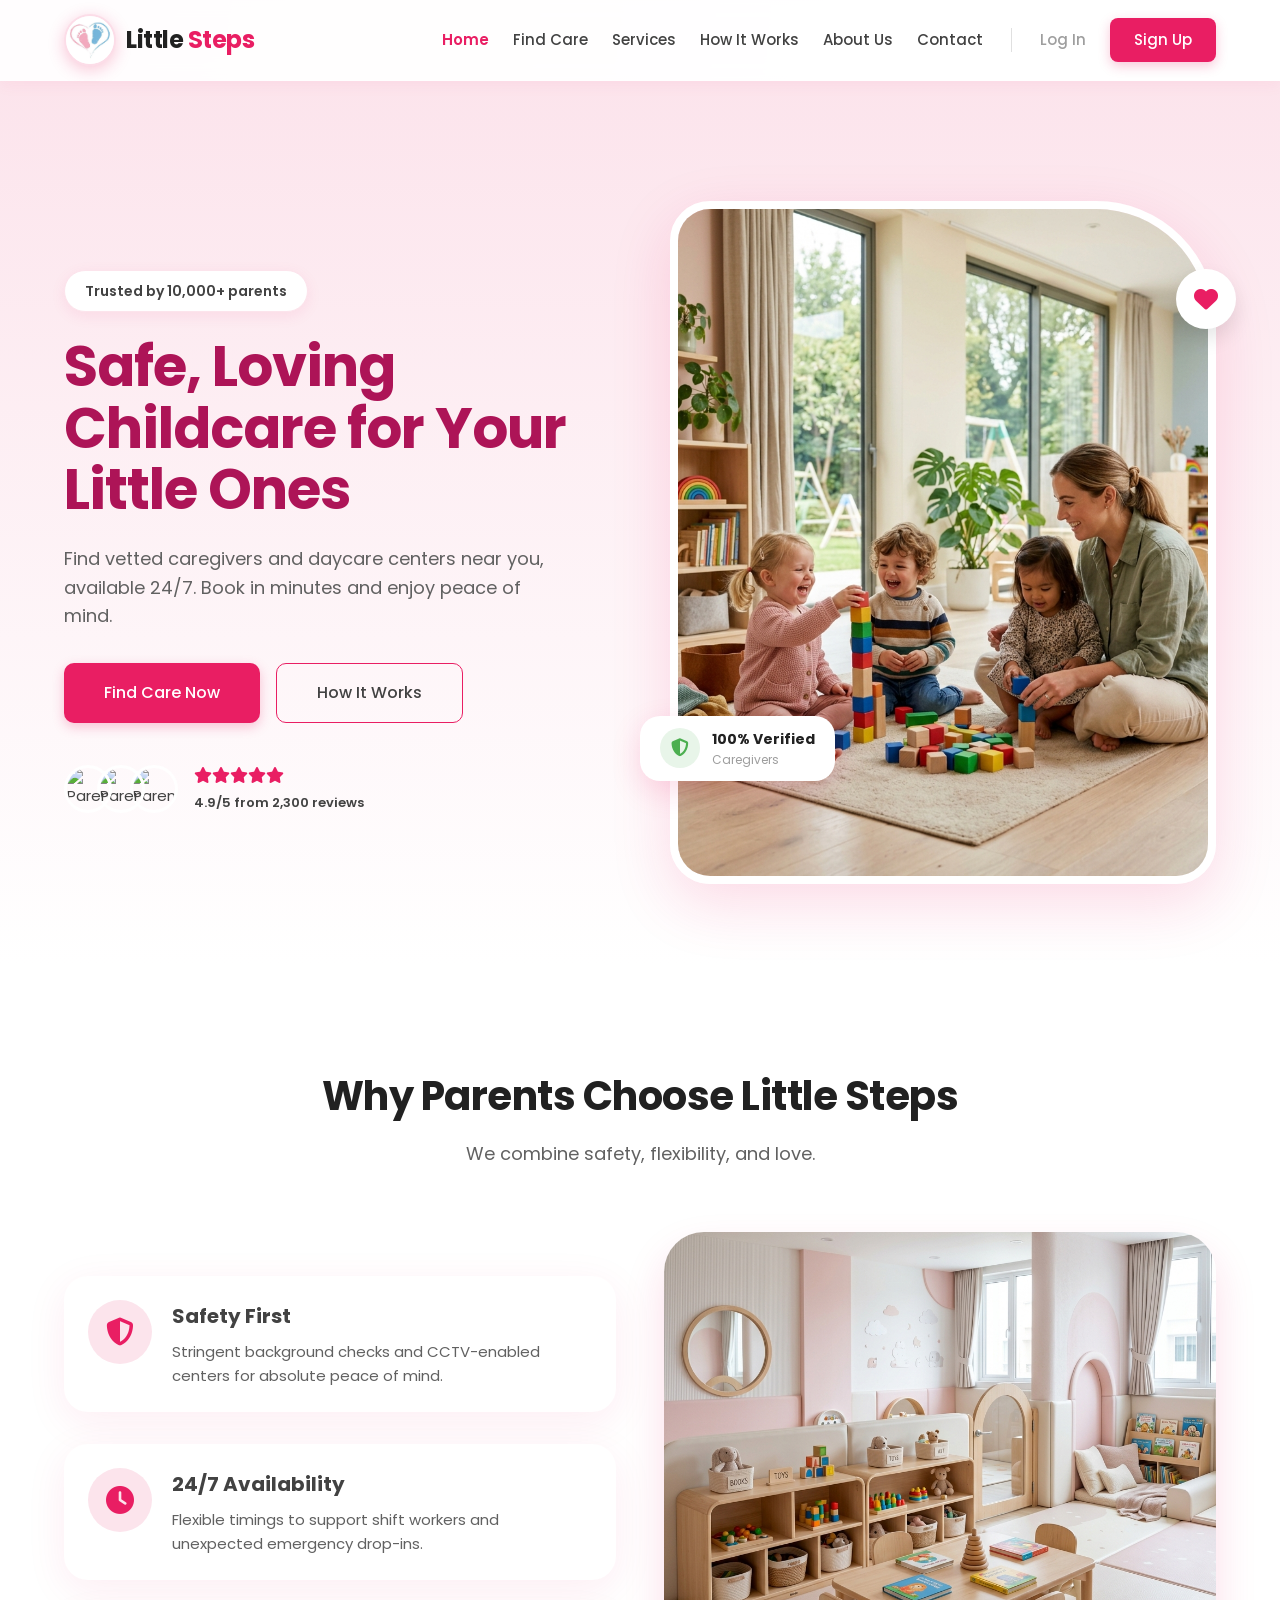
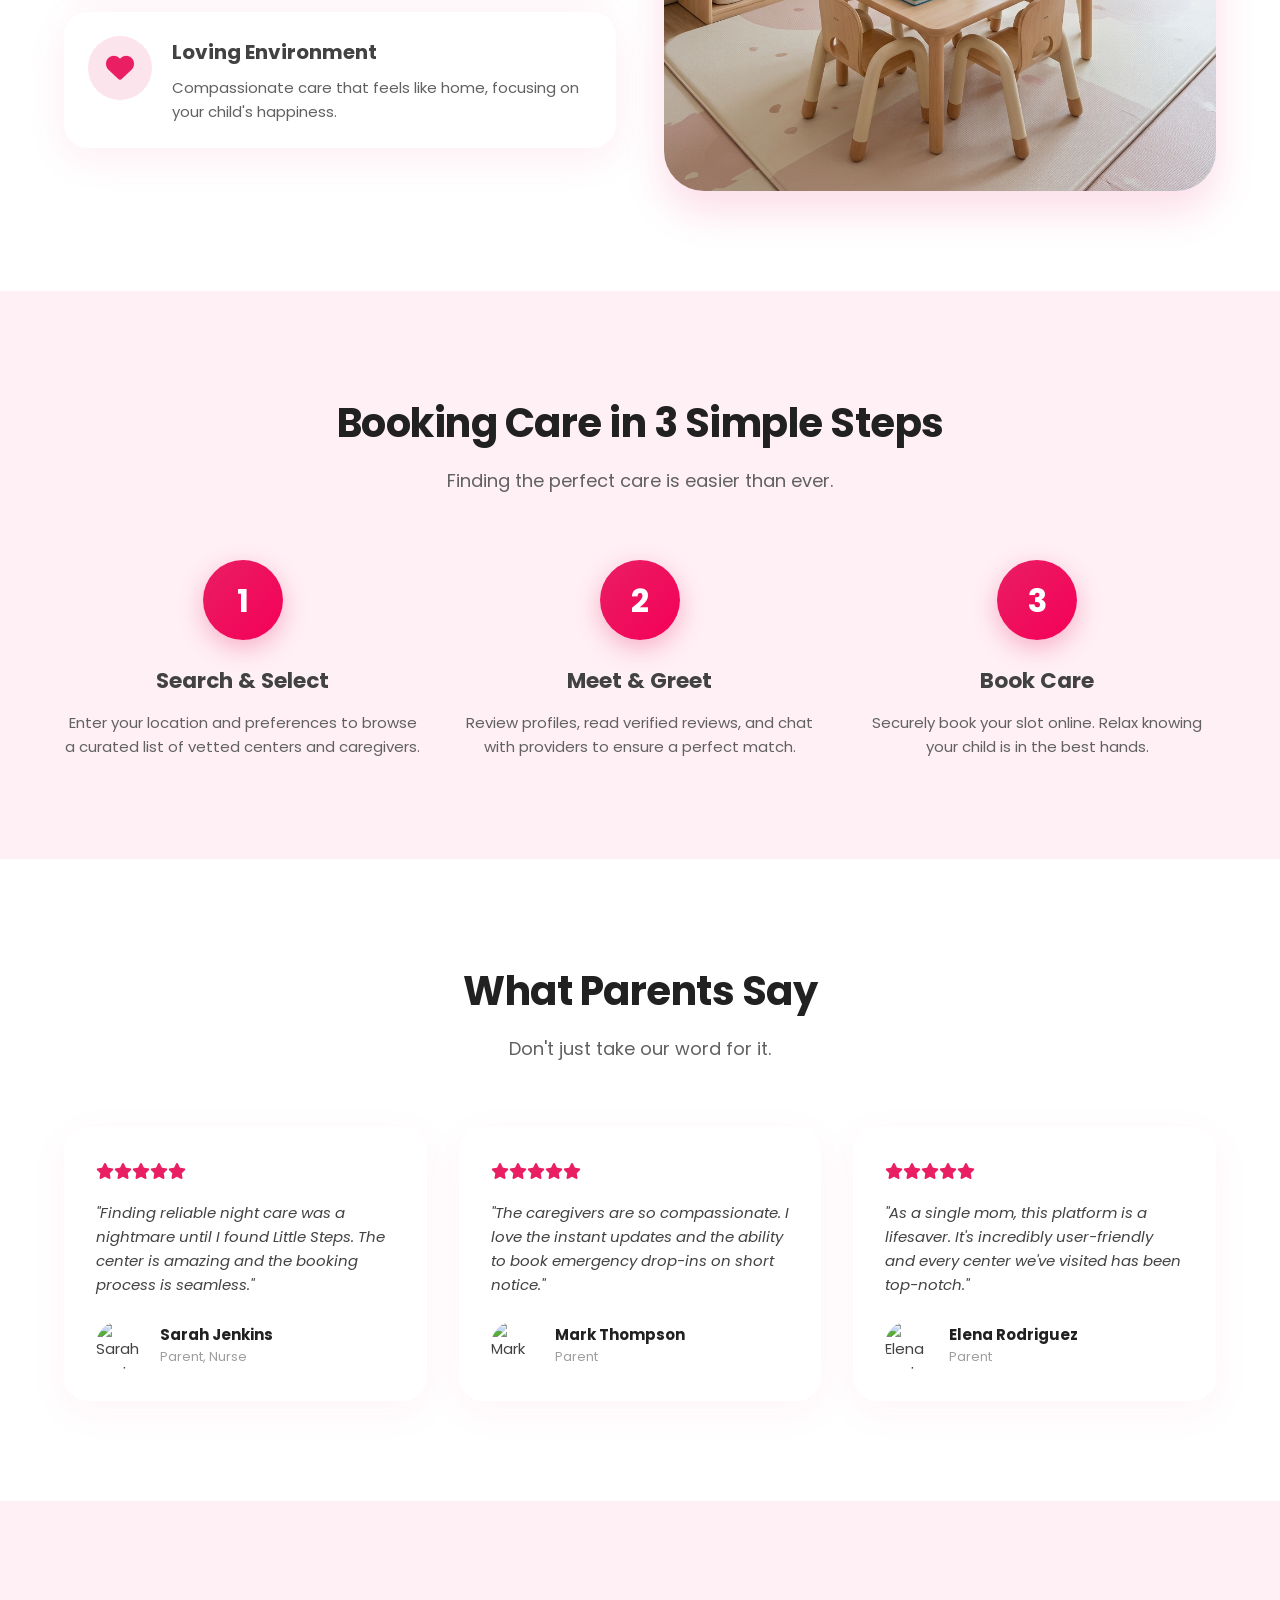
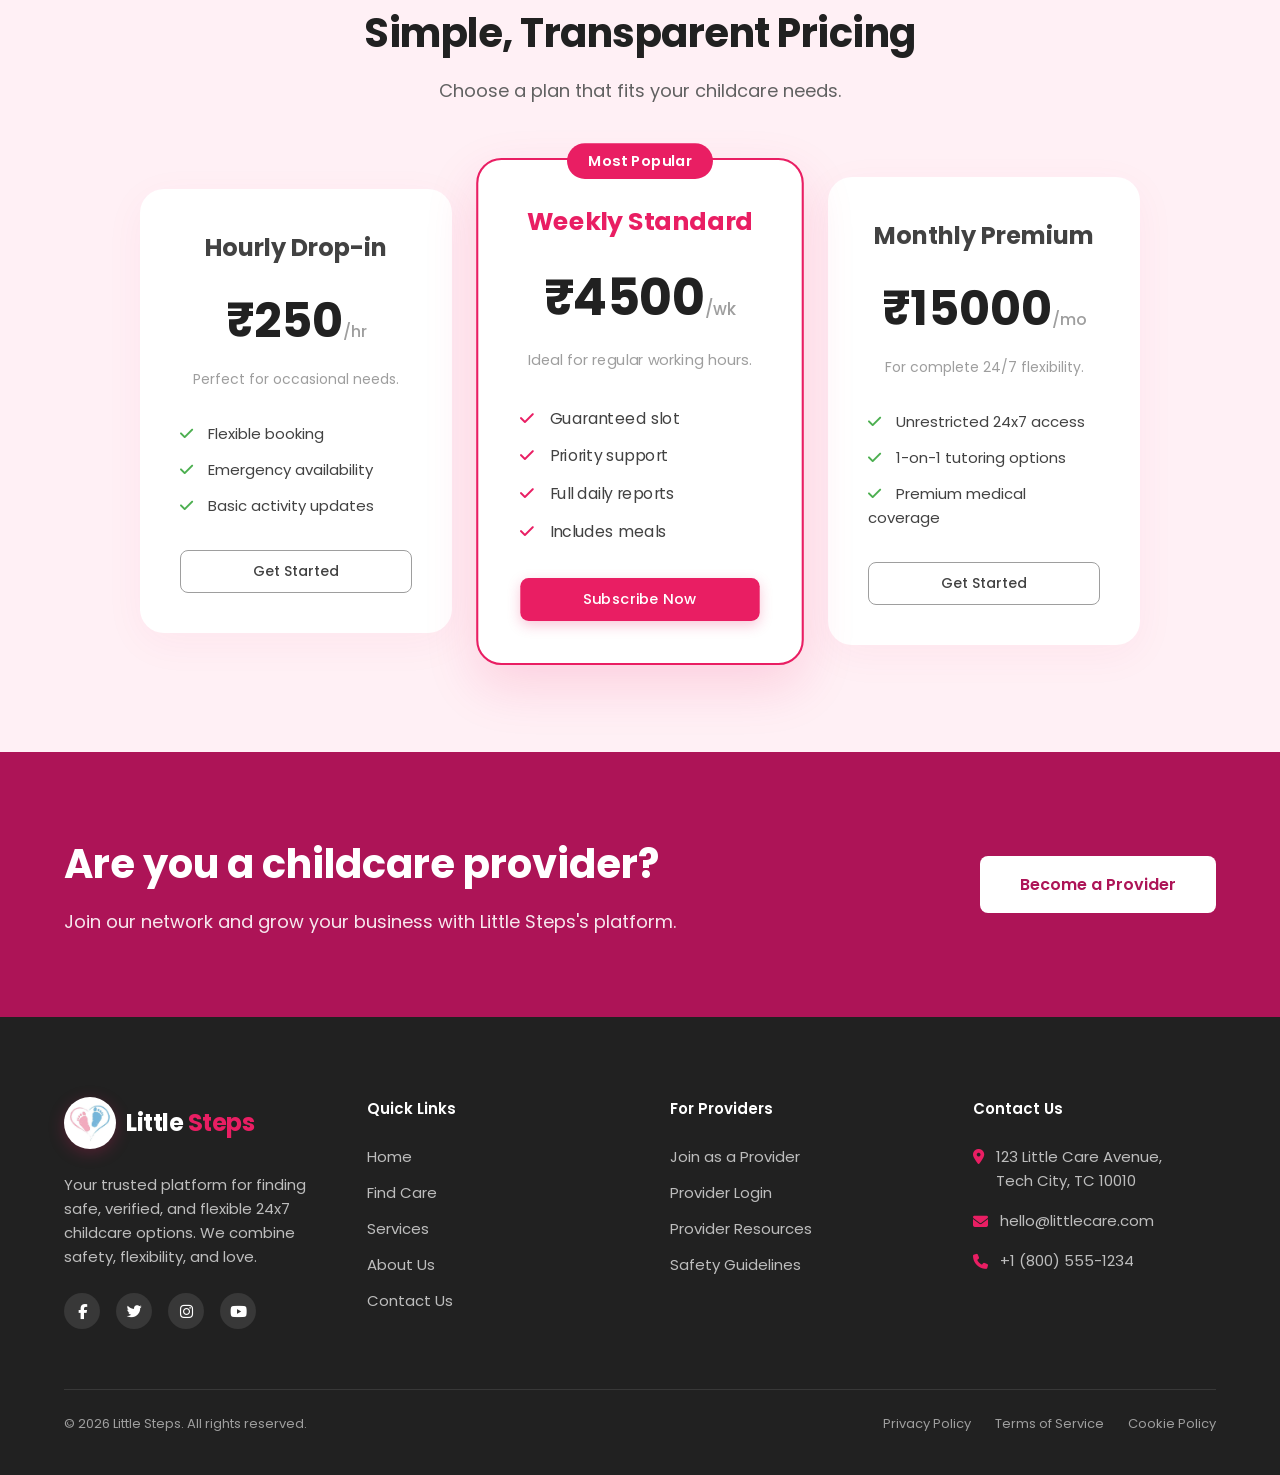
==== commit bf295270: "UI: Remove provider edit button and top banner from navbar, keep clean demo page with login, registe" ====
--- a/index.html
+++ b/index.html
@@ -3,7 +3,7 @@
 <head>
     <meta charset="UTF-8">
     <meta name="viewport" content="width=device-width, initial-scale=1.0">
-    <title>Little Steps — Trusted 24×7 Childcare Platform | Live Demo</title>
+    <title>Home - Little Steps</title>
     <meta name="description" content="Find vetted caregivers and daycare centers near you, available 24/7. Book in minutes and enjoy peace of mind.">
     
     <!-- Favicon -->
@@ -141,39 +141,7 @@
             border-radius: 10px;
         }
 
-        /* Top Provider Edit Notification Bar */
-        .provider-top-badge {
-            background: linear-gradient(90deg, #AD1457, #E91E63);
-            color: #fff;
-            font-size: 13px;
-            padding: 10px 16px;
-            text-align: center;
-            font-weight: 500;
-            display: flex;
-            align-items: center;
-            justify-content: center;
-            gap: 12px;
-            flex-wrap: wrap;
-        }
-
-        .provider-top-badge button {
-            background: #fff;
-            color: var(--dark-pink);
-            border: none;
-            padding: 4px 14px;
-            border-radius: 20px;
-            font-weight: 700;
-            font-size: 12px;
-            cursor: pointer;
-            transition: all 0.2s;
-        }
-
-        .provider-top-badge button:hover {
-            background: var(--light-pink);
-            transform: scale(1.05);
-        }
-
-        /* Navigation */
+        /* Navigation (Exact 1:1 match with https://little-steps.unaux.com/index.php) */
         nav {
             background: rgba(255, 255, 255, 0.9);
             backdrop-filter: blur(10px);
@@ -307,32 +275,6 @@
         @keyframes bounce {
             0%, 100% { transform: translateY(0); }
             50% { transform: translateY(-10px); }
-        }
-
-        /* Floating Provider Edit Studio Button */
-        .floating-provider-btn {
-            position: fixed;
-            bottom: 28px;
-            right: 28px;
-            background: linear-gradient(135deg, #AD1457, #E91E63);
-            color: #fff;
-            padding: 14px 24px;
-            border-radius: 50px;
-            box-shadow: 0 10px 30px rgba(233, 30, 99, 0.4);
-            border: 2px solid #fff;
-            font-size: 14px;
-            font-weight: 700;
-            cursor: pointer;
-            z-index: 2000;
-            display: flex;
-            align-items: center;
-            gap: 10px;
-            transition: all 0.3s;
-        }
-
-        .floating-provider-btn:hover {
-            transform: translateY(-4px) scale(1.03);
-            box-shadow: 0 14px 35px rgba(233, 30, 99, 0.5);
         }
 
         /* Modals */
@@ -359,17 +301,17 @@
             background: #fff;
             border-radius: 24px;
             width: 100%;
-            max-width: 680px;
+            max-width: 520px;
             padding: 32px;
             position: relative;
             box-shadow: 0 25px 60px rgba(0,0,0,0.3);
             max-height: 90vh;
             overflow-y: auto;
-            animation: modalFade 0.3s ease;
+            animation: modalFade 0.25s ease;
         }
 
         @keyframes modalFade {
-            from { opacity: 0; transform: scale(0.95); }
+            from { opacity: 0; transform: scale(0.96); }
             to { opacity: 1; transform: scale(1); }
         }
 
@@ -395,45 +337,6 @@
             color: #fff;
         }
 
-        /* 4-Tab Provider Form Style (From provider/center_edit.php) */
-        .form-tabs {
-            display: flex;
-            gap: 8px;
-            margin-bottom: 24px;
-            border-bottom: 2px solid var(--light-pink);
-            padding-bottom: 8px;
-            overflow-x: auto;
-        }
-
-        .form-tab-btn {
-            background: none;
-            border: none;
-            padding: 8px 16px;
-            font-size: 13px;
-            font-weight: 600;
-            color: var(--medium-gray);
-            cursor: pointer;
-            border-radius: 8px;
-            display: flex;
-            align-items: center;
-            gap: 6px;
-            white-space: nowrap;
-            font-family: inherit;
-        }
-
-        .form-tab-btn.active {
-            background: var(--light-pink);
-            color: var(--main-pink);
-        }
-
-        .tab-panel {
-            display: none;
-        }
-
-        .tab-panel.active {
-            display: block;
-        }
-
         .form-group {
             margin-bottom: 16px;
         }
@@ -448,7 +351,7 @@
 
         .form-control {
             width: 100%;
-            padding: 10px 14px;
+            padding: 11px 14px;
             border-radius: 8px;
             border: 1px solid #DEDEDE;
             font-family: inherit;
@@ -467,22 +370,30 @@
             gap: 14px;
         }
 
-        .toggle-switch-row {
+        /* Modal Tabs */
+        .modal-tabs {
             display: flex;
-            align-items: center;
-            justify-content: space-between;
-            padding: 12px 16px;
-            background: var(--off-white);
-            border-radius: 10px;
-            margin-bottom: 12px;
-            border: 1px solid #EAEAEA;
-        }
-
-        .toggle-switch-row input[type="checkbox"] {
-            width: 20px;
-            height: 20px;
-            accent-color: var(--main-pink);
+            gap: 8px;
+            margin-bottom: 20px;
+            border-bottom: 1px solid #EEEEEE;
+            padding-bottom: 8px;
+        }
+
+        .modal-tab-btn {
+            background: none;
+            border: none;
+            padding: 8px 16px;
+            font-size: 14px;
+            font-weight: 600;
+            color: var(--medium-gray);
             cursor: pointer;
+            border-radius: 8px;
+            font-family: inherit;
+        }
+
+        .modal-tab-btn.active {
+            background: var(--light-pink);
+            color: var(--main-pink);
         }
 
         /* Toast */
@@ -511,18 +422,6 @@
             opacity: 1;
         }
 
-        /* Live Edited Highlight Pulse */
-        .live-edited-badge {
-            display: inline-block;
-            background: #E8F5E9;
-            color: #2E7D32;
-            padding: 2px 10px;
-            border-radius: 20px;
-            font-size: 11px;
-            font-weight: 700;
-            margin-left: 8px;
-        }
-
         /* Responsive Breakpoints */
         @media (max-width: 991px) {
             .desktop-menu { display: none !important; }
@@ -538,24 +437,12 @@
         @media (max-width: 600px) {
             .hero-h1 { font-size: 2rem; }
             .form-grid-2 { grid-template-columns: 1fr; }
-            .floating-provider-btn { bottom: 16px; right: 16px; font-size: 12px; padding: 12px 18px; }
         }
     </style>
 </head>
 <body>
 
-    <!-- 0. Top Provider Live Edit Bar -->
-    <div class="provider-top-badge">
-        <span>✨ <strong>Provider Live Editing Active:</strong> You can edit daycare center details, pricing, and amenities directly.</span>
-        <button onclick="openProviderEditModal()">
-            <i class="fas fa-edit"></i> Edit Center Details
-        </button>
-        <button onclick="resetProviderDefaults()" style="background: transparent; border: 1px solid #fff; color: #fff;">
-            Reset
-        </button>
-    </div>
-
-    <!-- NAVBAR (Matches https://little-steps.unaux.com/index.php exactly) -->
+    <!-- NAVBAR (Exact 1:1 match with https://little-steps.unaux.com/index.php) -->
     <nav>
         <div class="container nav-container">
             <!-- Logo -->
@@ -572,16 +459,13 @@
                 <a href="javascript:void(0)" onclick="openSearchModal()">Find Care</a>
                 <a href="#features">Services</a>
                 <a href="#how-it-works">How It Works</a>
-                <a href="#about-modal" onclick="openAboutModal()">About Us</a>
+                <a href="javascript:void(0)" onclick="openAboutModal()">About Us</a>
                 <a href="#contact" onclick="scrollToFooter()">Contact</a>
                 
                 <div class="nav-divider"></div>
                 
                 <a href="javascript:void(0)" onclick="openLoginModal()" style="color: var(--medium-gray); font-weight: 500;">Log In</a>
-                <a href="javascript:void(0)" onclick="openRegisterModal()" class="btn btn-primary">Sign Up</a>
-                <button class="btn btn-outline" style="padding: 8px 16px; font-size: 13px; border-color: var(--main-pink); color: var(--main-pink);" onclick="openProviderEditModal()">
-                    <i class="fas fa-store"></i> Provider Edit
-                </button>
+                <a href="javascript:void(0)" onclick="openRegisterModal('parent')" class="btn btn-primary" style="padding: 10px 24px;">Sign Up</a>
             </div>
 
             <!-- Mobile Menu Button -->
@@ -601,30 +485,23 @@
         <a href="#contact" onclick="scrollToFooter(); document.getElementById('mobileMenu').classList.remove('active');">Contact</a>
         
         <div style="display: flex; flex-direction: column; gap: 8px; margin-top: 16px;">
-            <button class="btn btn-outline" onclick="openProviderEditModal(); document.getElementById('mobileMenu').classList.remove('active');" style="width: 100%;">
-                <i class="fas fa-edit"></i> Provider Edit Center
-            </button>
-            <button class="btn btn-outline" onclick="openLoginModal(); document.getElementById('mobileMenu').classList.remove('active');" style="width: 100%;">
-                Log In
-            </button>
-            <button class="btn btn-primary" onclick="openRegisterModal(); document.getElementById('mobileMenu').classList.remove('active');" style="width: 100%;">
-                Sign Up
-            </button>
+            <a href="javascript:void(0)" onclick="openLoginModal(); document.getElementById('mobileMenu').classList.remove('active');" class="btn btn-outline" style="width: 100%;">Log In</a>
+            <a href="javascript:void(0)" onclick="openRegisterModal('parent'); document.getElementById('mobileMenu').classList.remove('active');" class="btn btn-primary" style="width: 100%;">Sign Up</a>
         </div>
     </div>
 
-    <!-- 1. HERO SECTION (Exact structure, markup & imagery) -->
+    <!-- 1. HERO SECTION (Exact structure, markup & imagery from live site) -->
     <section style="background: linear-gradient(180deg, var(--light-pink) 0%, var(--white) 100%); padding: 120px 0 80px; overflow: hidden;">
         <div class="container hero-grid" style="display: grid; grid-template-columns: 1fr 1fr; gap: 60px; align-items: center;">
             
             <div style="z-index: 2;">
                 <div style="display: inline-block; background: var(--white); border-radius: 50px; padding: 8px 20px; margin-bottom: 24px; box-shadow: 0 4px 15px rgba(233, 30, 99, 0.08); border: 1px solid var(--light-pink);">
-                    <span style="font-size: 14px; font-weight: 600; color: var(--dark-gray);" id="heroBadgeText">Trusted by 10,000+ parents</span>
-                </div>
-                
-                <h1 class="hero-h1" id="heroHeadline">Safe, Loving Childcare for Your Little Ones</h1>
-                
-                <p class="hero-sub" id="heroSubtext">
+                    <span style="font-size: 14px; font-weight: 600; color: var(--dark-gray);">Trusted by 10,000+ parents</span>
+                </div>
+                
+                <h1 class="hero-h1">Safe, Loving Childcare for Your Little Ones</h1>
+                
+                <p class="hero-sub">
                     Find vetted caregivers and daycare centers near you, available 24/7. Book in minutes and enjoy peace of mind.
                 </p>
                 
@@ -643,7 +520,7 @@
                         <div style="color: var(--main-pink); font-size: 16px; margin-bottom: 2px;">
                             <i class="fas fa-star"></i><i class="fas fa-star"></i><i class="fas fa-star"></i><i class="fas fa-star"></i><i class="fas fa-star"></i>
                         </div>
-                        <span style="font-size: 13px; font-weight: 600; color: var(--dark-gray);" id="heroRatingText">4.9/5 from 2,300 reviews</span>
+                        <span style="font-size: 13px; font-weight: 600; color: var(--dark-gray);">4.9/5 from 2,300 reviews</span>
                     </div>
                 </div>
             </div>
@@ -662,7 +539,7 @@
                     </div>
                     <div>
                         <div style="font-weight: 700; font-size: 14px; color: var(--near-black);">100% Verified</div>
-                        <div style="font-size: 12px; color: var(--medium-gray);" id="heroVerifiedSub">Caregivers & Centers</div>
+                        <div style="font-size: 12px; color: var(--medium-gray);">Caregivers</div>
                     </div>
                 </div>
             </div>
@@ -683,7 +560,7 @@
                         <div class="feature-icon"><i class="fas fa-shield-alt"></i></div>
                         <div>
                             <h3 style="font-size: 1.25rem; margin-bottom: 8px;">Safety First</h3>
-                            <p style="color: #616161; font-size: 15px; margin: 0;" id="featSafetyText">Stringent background checks and CCTV-enabled centers for absolute peace of mind.</p>
+                            <p style="color: #616161; font-size: 15px; margin: 0;">Stringent background checks and CCTV-enabled centers for absolute peace of mind.</p>
                         </div>
                     </div>
                     
@@ -692,7 +569,7 @@
                         <div class="feature-icon"><i class="fas fa-clock"></i></div>
                         <div>
                             <h3 style="font-size: 1.25rem; margin-bottom: 8px;">24/7 Availability</h3>
-                            <p style="color: #616161; font-size: 15px; margin: 0;" id="featHoursText">Flexible timings to support shift workers and unexpected emergency drop-ins.</p>
+                            <p style="color: #616161; font-size: 15px; margin: 0;">Flexible timings to support shift workers and unexpected emergency drop-ins.</p>
                         </div>
                     </div>
                     
@@ -794,13 +671,10 @@
         </div>
     </section>
 
-    <!-- 5. PRICING SECTION (Dynamically Editable by Provider!) -->
+    <!-- 5. PRICING SECTION (Exact structure & numbers from live site) -->
     <section id="pricing" class="section-padding" style="background: var(--baby-pink);">
         <div class="container">
-            <h2 class="section-title">
-                Simple, Transparent Pricing
-                <span id="providerEditedBadge" style="display:none;" class="live-edited-badge">Customized by Provider</span>
-            </h2>
+            <h2 class="section-title">Simple, Transparent Pricing</h2>
             <p class="section-sub">Choose a plan that fits your childcare needs.</p>
             
             <div style="display: grid; grid-template-columns: repeat(auto-fit, minmax(300px, 1fr)); gap: 32px; align-items: center; max-width: 1000px; margin: 0 auto;">
@@ -809,7 +683,7 @@
                 <div class="pricing-card">
                     <h3 style="font-size: 1.5rem; color: var(--dark-gray); margin-bottom: 16px;">Hourly Drop-in</h3>
                     <div style="font-size: 3rem; font-weight: 700; color: var(--near-black); margin-bottom: 8px;">
-                        <span id="displayHourlyPrice">₹250</span><span style="font-size: 16px; color: var(--medium-gray); font-weight: 500;">/hr</span>
+                        ₹250<span style="font-size: 16px; color: var(--medium-gray); font-weight: 500;">/hr</span>
                     </div>
                     <p style="color: var(--medium-gray); font-size: 14px; margin-bottom: 32px;">Perfect for occasional needs.</p>
                     
@@ -827,7 +701,7 @@
                     <div class="popular-badge">Most Popular</div>
                     <h3 style="font-size: 1.5rem; color: var(--main-pink); margin-bottom: 16px;">Weekly Standard</h3>
                     <div style="font-size: 3rem; font-weight: 700; color: var(--near-black); margin-bottom: 8px;">
-                        <span id="displayWeeklyPrice">₹4500</span><span style="font-size: 16px; color: var(--medium-gray); font-weight: 500;">/wk</span>
+                        ₹4500<span style="font-size: 16px; color: var(--medium-gray); font-weight: 500;">/wk</span>
                     </div>
                     <p style="color: var(--medium-gray); font-size: 14px; margin-bottom: 32px;">Ideal for regular working hours.</p>
                     
@@ -835,7 +709,7 @@
                         <li style="margin-bottom: 12px; font-size: 15px; color: var(--dark-gray);"><i class="fas fa-check" style="color: var(--main-pink); width: 24px;"></i> Guaranteed slot</li>
                         <li style="margin-bottom: 12px; font-size: 15px; color: var(--dark-gray);"><i class="fas fa-check" style="color: var(--main-pink); width: 24px;"></i> Priority support</li>
                         <li style="margin-bottom: 12px; font-size: 15px; color: var(--dark-gray);"><i class="fas fa-check" style="color: var(--main-pink); width: 24px;"></i> Full daily reports</li>
-                        <li style="margin-bottom: 12px; font-size: 15px; color: var(--dark-gray);"><i class="fas fa-check" style="color: var(--main-pink); width: 24px;"></i> <span id="displayMealsFeature">Includes meals</span></li>
+                        <li style="margin-bottom: 12px; font-size: 15px; color: var(--dark-gray);"><i class="fas fa-check" style="color: var(--main-pink); width: 24px;"></i> Includes meals</li>
                     </ul>
                     
                     <button class="btn btn-primary" style="width: 100%;" onclick="openBookingModal('Weekly Standard')">Subscribe Now</button>
@@ -845,12 +719,12 @@
                 <div class="pricing-card">
                     <h3 style="font-size: 1.5rem; color: var(--dark-gray); margin-bottom: 16px;">Monthly Premium</h3>
                     <div style="font-size: 3rem; font-weight: 700; color: var(--near-black); margin-bottom: 8px;">
-                        <span id="displayMonthlyPrice">₹15000</span><span style="font-size: 16px; color: var(--medium-gray); font-weight: 500;">/mo</span>
+                        ₹15000<span style="font-size: 16px; color: var(--medium-gray); font-weight: 500;">/mo</span>
                     </div>
                     <p style="color: var(--medium-gray); font-size: 14px; margin-bottom: 32px;">For complete 24/7 flexibility.</p>
                     
                     <ul style="list-style: none; padding: 0; text-align: left; margin-bottom: 32px;">
-                        <li style="margin-bottom: 12px; font-size: 15px; color: var(--dark-gray);"><i class="fas fa-check" style="color: var(--success); width: 24px;"></i> <span id="display247Feature">Unrestricted 24x7 access</span></li>
+                        <li style="margin-bottom: 12px; font-size: 15px; color: var(--dark-gray);"><i class="fas fa-check" style="color: var(--success); width: 24px;"></i> Unrestricted 24x7 access</li>
                         <li style="margin-bottom: 12px; font-size: 15px; color: var(--dark-gray);"><i class="fas fa-check" style="color: var(--success); width: 24px;"></i> 1-on-1 tutoring options</li>
                         <li style="margin-bottom: 12px; font-size: 15px; color: var(--dark-gray);"><i class="fas fa-check" style="color: var(--success); width: 24px;"></i> Premium medical coverage</li>
                     </ul>
@@ -862,18 +736,16 @@
         </div>
     </section>
 
-    <!-- 6. FOR PROVIDERS BANNER (Directly opens the Provider Editor) -->
+    <!-- 6. FOR PROVIDERS BANNER (Exact text & button from live site) -->
     <section style="background: var(--dark-pink); padding: 80px 0;">
         <div class="container" style="display: flex; align-items: center; justify-content: space-between; flex-wrap: wrap; gap: 32px;">
             <div>
-                <h2 style="color: var(--white); font-size: 2.5rem; margin-bottom: 12px;" id="providerBannerTitle">Are you a childcare provider?</h2>
-                <p style="color: rgba(255,255,255,0.9); font-size: 1.125rem; margin: 0;" id="providerBannerSub">Join our network and grow your business with Little Steps's platform.</p>
-            </div>
-            <div style="display: flex; gap: 14px; flex-wrap: wrap;">
-                <button onclick="openProviderEditModal()" class="btn" style="background: var(--white); color: var(--dark-pink); padding: 16px 40px; font-size: 16px; font-weight: 700;">
-                    <i class="fas fa-edit"></i> Edit Center Details
-                </button>
-            </div>
+                <h2 style="color: var(--white); font-size: 2.5rem; margin-bottom: 12px;">Are you a childcare provider?</h2>
+                <p style="color: rgba(255,255,255,0.9); font-size: 1.125rem; margin: 0;">Join our network and grow your business with Little Steps's platform.</p>
+            </div>
+            <button onclick="openRegisterModal('provider')" class="btn" style="background: var(--white); color: var(--dark-pink); padding: 16px 40px; font-size: 16px; font-weight: 600;">
+                Become a Provider
+            </button>
         </div>
     </section>
 
@@ -909,7 +781,7 @@
                         <li style="margin-bottom: 12px;"><a href="javascript:void(0)" onclick="openSearchModal()" style="color: #BDBDBD;">Find Care</a></li>
                         <li style="margin-bottom: 12px;"><a href="#features" style="color: #BDBDBD;">Services</a></li>
                         <li style="margin-bottom: 12px;"><a href="javascript:void(0)" onclick="openAboutModal()" style="color: #BDBDBD;">About Us</a></li>
-                        <li style="margin-bottom: 12px;"><a href="#contact" style="color: #BDBDBD;">Contact Us</a></li>
+                        <li style="margin-bottom: 12px;"><a href="#contact" onclick="scrollToFooter()" style="color: #BDBDBD;">Contact Us</a></li>
                     </ul>
                 </div>
                 
@@ -917,9 +789,9 @@
                 <div>
                     <h4 style="color: var(--white); margin-bottom: 24px; font-weight: 600;">For Providers</h4>
                     <ul style="list-style: none; padding: 0;">
-                        <li style="margin-bottom: 12px;"><a href="javascript:void(0)" onclick="openProviderEditModal()" style="color: #BDBDBD;">Edit Center Profile</a></li>
+                        <li style="margin-bottom: 12px;"><a href="javascript:void(0)" onclick="openRegisterModal('provider')" style="color: #BDBDBD;">Join as a Provider</a></li>
                         <li style="margin-bottom: 12px;"><a href="javascript:void(0)" onclick="openLoginModal()" style="color: #BDBDBD;">Provider Login</a></li>
-                        <li style="margin-bottom: 12px;"><a href="javascript:void(0)" onclick="openProviderEditModal()" style="color: #BDBDBD;">Manage Rates &amp; Hours</a></li>
+                        <li style="margin-bottom: 12px;"><a href="javascript:void(0)" onclick="openSearchModal()" style="color: #BDBDBD;">Provider Resources</a></li>
                         <li style="margin-bottom: 12px;"><a href="#features" style="color: #BDBDBD;">Safety Guidelines</a></li>
                     </ul>
                 </div>
@@ -930,15 +802,15 @@
                     <ul style="list-style: none; color: #BDBDBD; font-size: 15px; padding: 0;">
                         <li style="margin-bottom: 16px; display: flex; gap: 12px; align-items: flex-start;">
                             <i class="fas fa-map-marker-alt" style="color: var(--main-pink); margin-top: 4px;"></i> 
-                            <span id="footerAddress">123 Little Care Avenue,<br>Tech City, TC 10010</span>
+                            <span>123 Little Care Avenue,<br>Tech City, TC 10010</span>
                         </li>
                         <li style="margin-bottom: 16px; display: flex; gap: 12px; align-items: center;">
                             <i class="fas fa-envelope" style="color: var(--main-pink);"></i> 
-                            <a href="mailto:hello@littlecare.com" style="color: #BDBDBD;" id="footerEmail">hello@littlecare.com</a>
+                            <a href="mailto:hello@littlecare.com" style="color: #BDBDBD;">hello@littlecare.com</a>
                         </li>
                         <li style="margin-bottom: 16px; display: flex; gap: 12px; align-items: center;">
                             <i class="fas fa-phone" style="color: var(--main-pink);"></i> 
-                            <a href="tel:+18005551234" style="color: #BDBDBD;" id="footerPhone">+1 (800) 555-1234</a>
+                            <a href="tel:+18005551234" style="color: #BDBDBD;">+1 (800) 555-1234</a>
                         </li>
                     </ul>
                 </div>
@@ -958,175 +830,175 @@
         </div>
     </footer>
 
-    <!-- Floating Action Button for Quick Provider Editing -->
-    <button class="floating-provider-btn" onclick="openProviderEditModal()" title="Edit Center & Rates">
-        <i class="fas fa-pencil-alt"></i> Provider Edit Center
-    </button>
-
     <!-- ================================================================= -->
-    <!-- INTERACTIVE MODAL 1: PROVIDER CENTER EDIT STUDIO (4 TABS)        -->
-    <!-- (Based directly on provider/center_edit.php)                      -->
+    <!-- INTERACTIVE MODAL 1: DEMO LOGIN MODAL                             -->
     <!-- ================================================================= -->
-    <div class="modal-overlay" id="providerEditModal">
+    <div class="modal-overlay" id="loginModal">
         <div class="modal-box">
-            <button class="modal-close" onclick="closeModal('providerEditModal')">&times;</button>
-            <div style="display: flex; align-items: center; gap: 10px; margin-bottom: 4px;">
-                <div style="width: 32px; height: 32px; border-radius: 8px; background: var(--light-pink); color: var(--main-pink); display: flex; align-items: center; justify-content: center;">
-                    <i class="fas fa-store"></i>
-                </div>
-                <h3 style="font-size: 20px; font-weight: 700; color: var(--near-black);">Provider Daycare Center Editor</h3>
-            </div>
+            <button class="modal-close" onclick="closeModal('loginModal')">&times;</button>
+            <h3 style="font-size: 22px; font-weight: 700; color: var(--near-black); margin-bottom: 6px;">Sign In to Little Steps</h3>
             <p style="font-size: 13px; color: var(--medium-gray); margin-bottom: 20px;">
-                Update your daycare center details, pricing, and operating rules. Changes update the live site instantly!
+                Demo mode active. Select a role for 1-click access or enter your credentials:
             </p>
 
-            <!-- 4 Tab Bar -->
-            <div class="form-tabs">
-                <button type="button" class="form-tab-btn active" onclick="switchProviderTab('basic', this)">
-                    <i class="fas fa-info-circle"></i> 1. Basic Info
+            <!-- 1-Click Role Logins -->
+            <div style="display: flex; flex-direction: column; gap: 10px; margin-bottom: 24px;">
+                <div style="background: var(--off-white); border: 1px solid #EAEAEA; padding: 12px 16px; border-radius: 12px; display: flex; justify-content: space-between; align-items: center;">
+                    <div>
+                        <strong style="color: var(--near-black); font-size: 14px;">👨‍👩‍👧 Parent Portal</strong>
+                        <div style="font-size: 12px; color: var(--medium-gray);"><code>parent@littlesteps.com</code> / <code>parent123</code></div>
+                    </div>
+                    <button class="btn btn-primary" style="padding: 6px 14px; font-size: 12px;" onclick="simulateLogin('Parent')">Login</button>
+                </div>
+                <div style="background: var(--off-white); border: 1px solid #EAEAEA; padding: 12px 16px; border-radius: 12px; display: flex; justify-content: space-between; align-items: center;">
+                    <div>
+                        <strong style="color: var(--near-black); font-size: 14px;">🏫 Daycare Provider</strong>
+                        <div style="font-size: 12px; color: var(--medium-gray);"><code>provider@littlesteps.com</code> / <code>provider123</code></div>
+                    </div>
+                    <button class="btn btn-primary" style="padding: 6px 14px; font-size: 12px;" onclick="simulateLogin('Provider')">Login</button>
+                </div>
+                <div style="background: var(--off-white); border: 1px solid #EAEAEA; padding: 12px 16px; border-radius: 12px; display: flex; justify-content: space-between; align-items: center;">
+                    <div>
+                        <strong style="color: var(--near-black); font-size: 14px;">🛡️ Super Admin</strong>
+                        <div style="font-size: 12px; color: var(--medium-gray);"><code>admin@littlesteps.com</code> / <code>admin123</code></div>
+                    </div>
+                    <button class="btn btn-primary" style="padding: 6px 14px; font-size: 12px;" onclick="simulateLogin('Admin')">Login</button>
+                </div>
+            </div>
+
+            <!-- Standard Login Form -->
+            <form onsubmit="handleFormLogin(event)">
+                <div class="form-group">
+                    <label>Email Address</label>
+                    <input type="email" id="loginEmail" class="form-control" placeholder="name@example.com" required>
+                </div>
+                <div class="form-group">
+                    <label>Password</label>
+                    <input type="password" id="loginPassword" class="form-control" placeholder="••••••••" required>
+                </div>
+                <button type="submit" class="btn btn-primary" style="width: 100%; padding: 12px; font-size: 15px; margin-top: 8px;">
+                    Sign In
                 </button>
-                <button type="button" class="form-tab-btn" onclick="switchProviderTab('operations', this)">
-                    <i class="fas fa-clock"></i> 2. Operations &amp; Timings
+            </form>
+
+            <div style="text-align: center; margin-top: 20px; font-size: 13px; color: var(--medium-gray);">
+                Don't have an account? <a href="javascript:void(0)" onclick="closeModal('loginModal'); openRegisterModal('parent');" style="font-weight: 600;">Sign Up</a>
+                <div style="margin-top: 10px;">
+                    Live PHP Server: <a href="https://little-steps.unaux.com/login.php" target="_blank" style="font-weight: 600;">little-steps.unaux.com/login.php <i class="fas fa-external-link-alt"></i></a>
+                </div>
+            </div>
+        </div>
+    </div>
+
+    <!-- ================================================================= -->
+    <!-- INTERACTIVE MODAL 2: REGISTER MODAL (Parent & Provider Tabs)      -->
+    <!-- ================================================================= -->
+    <div class="modal-overlay" id="registerModal">
+        <div class="modal-box">
+            <button class="modal-close" onclick="closeModal('registerModal')">&times;</button>
+            <h3 style="font-size: 22px; font-weight: 700; color: var(--near-black); margin-bottom: 6px;">Create Your Account</h3>
+            <p style="font-size: 13px; color: var(--medium-gray); margin-bottom: 16px;">
+                Join 10,000+ happy families and certified childcare providers.
+            </p>
+
+            <!-- Role Tabs -->
+            <div class="modal-tabs">
+                <button type="button" class="modal-tab-btn active" id="tabParentBtn" onclick="switchRegisterTab('parent')">
+                    👨‍👩‍👧 Parent Sign Up
                 </button>
-                <button type="button" class="form-tab-btn" onclick="switchProviderTab('safety', this)">
-                    <i class="fas fa-shield-alt"></i> 3. Safety &amp; Amenities
+                <button type="button" class="modal-tab-btn" id="tabProviderBtn" onclick="switchRegisterTab('provider')">
+                    🏫 Provider Registration
                 </button>
-                <button type="button" class="form-tab-btn" onclick="switchProviderTab('pricing', this)">
-                    <i class="fas fa-tag"></i> 4. Pricing &amp; Rates
+            </div>
+
+            <!-- Parent Form -->
+            <form id="parentRegisterForm" onsubmit="handleRegisterSubmit(event, 'Parent')">
+                <div class="form-grid-2">
+                    <div class="form-group">
+                        <label>First Name *</label>
+                        <input type="text" class="form-control" placeholder="Priya" required>
+                    </div>
+                    <div class="form-group">
+                        <label>Last Name *</label>
+                        <input type="text" class="form-control" placeholder="Sharma" required>
+                    </div>
+                </div>
+                <div class="form-group">
+                    <label>Email Address *</label>
+                    <input type="email" class="form-control" placeholder="priya@example.com" required>
+                </div>
+                <div class="form-grid-2">
+                    <div class="form-group">
+                        <label>Phone Number *</label>
+                        <input type="tel" class="form-control" placeholder="+91 98765 43210" required>
+                    </div>
+                    <div class="form-group">
+                        <label>Password *</label>
+                        <input type="password" class="form-control" placeholder="••••••••" required>
+                    </div>
+                </div>
+                <button type="submit" class="btn btn-primary" style="width: 100%; padding: 12px; font-size: 15px; margin-top: 8px;">
+                    Complete Parent Registration
                 </button>
-            </div>
-
-            <form id="providerEditForm" onsubmit="saveProviderChanges(event)">
-                <!-- Tab 1: Basic Info -->
-                <div class="tab-panel active" id="tab-basic">
+            </form>
+
+            <!-- Provider Form -->
+            <form id="providerRegisterForm" style="display: none;" onsubmit="handleRegisterSubmit(event, 'Provider')">
+                <div class="form-group">
+                    <label>Daycare / Center Name *</label>
+                    <input type="text" class="form-control" placeholder="Sunshine Montessori & Crèche" required>
+                </div>
+                <div class="form-grid-2">
                     <div class="form-group">
-                        <label>Daycare Center Name *</label>
-                        <input type="text" id="editCenterName" class="form-control" required value="Little Steps Montessori & Care">
+                        <label>Owner / Director Name *</label>
+                        <input type="text" class="form-control" placeholder="Anita Verma" required>
                     </div>
                     <div class="form-group">
-                        <label>Hero Headline (Custom Welcome)</label>
-                        <input type="text" id="editHeadline" class="form-control" value="Safe, Loving Childcare for Your Little Ones">
-                    </div>
+                        <label>City *</label>
+                        <input type="text" class="form-control" placeholder="Bangalore" required>
+                    </div>
+                </div>
+                <div class="form-grid-2">
                     <div class="form-group">
-                        <label>Hero Subtitle / Description</label>
-                        <textarea id="editSubtext" class="form-control" rows="2">Find vetted caregivers and daycare centers near you, available 24/7. Book in minutes and enjoy peace of mind.</textarea>
-                    </div>
-                    <div class="form-grid-2">
-                        <div class="form-group">
-                            <label>Contact Phone</label>
-                            <input type="tel" id="editPhone" class="form-control" value="+1 (800) 555-1234">
-                        </div>
-                        <div class="form-group">
-                            <label>Contact Email</label>
-                            <input type="email" id="editEmail" class="form-control" value="hello@littlecare.com">
-                        </div>
-                    </div>
-                </div>
-
-                <!-- Tab 2: Operations & Timings -->
-                <div class="tab-panel" id="tab-operations">
-                    <div class="toggle-switch-row">
-                        <div>
-                            <strong>24×7 Shift Operations</strong>
-                            <div style="font-size: 12px; color: var(--medium-gray);">Accept night shift and emergency drop-ins around the clock.</div>
-                        </div>
-                        <input type="checkbox" id="edit247" checked>
-                    </div>
-
-                    <div class="form-grid-2">
-                        <div class="form-group">
-                            <label>Opening Time</label>
-                            <input type="time" id="editStartTime" class="form-control" value="07:00">
-                        </div>
-                        <div class="form-group">
-                            <label>Closing Time</label>
-                            <input type="time" id="editEndTime" class="form-control" value="20:00">
-                        </div>
-                    </div>
-
-                    <div class="form-grid-2">
-                        <div class="form-group">
-                            <label>Total Child Capacity</label>
-                            <input type="number" id="editCapacity" class="form-control" value="35">
-                        </div>
-                        <div class="form-group">
-                            <label>Curriculum Model</label>
-                            <select id="editCurriculum" class="form-control">
-                                <option value="Montessori & Playway">Montessori &amp; Playway</option>
-                                <option value="Reggio Emilia">Reggio Emilia</option>
-                                <option value="Early Learning Foundation">Early Learning Foundation</option>
-                            </select>
-                        </div>
-                    </div>
-                </div>
-
-                <!-- Tab 3: Safety & Amenities -->
-                <div class="tab-panel" id="tab-safety">
-                    <div class="toggle-switch-row">
-                        <div>
-                            <strong>Live CCTV App Streaming</strong>
-                            <div style="font-size: 12px; color: var(--medium-gray);">Parents get mobile stream access during child check-in.</div>
-                        </div>
-                        <input type="checkbox" id="editCctv" checked>
-                    </div>
-
-                    <div class="toggle-switch-row">
-                        <div>
-                            <strong>Organic Daily Meals &amp; Snacks</strong>
-                            <div style="font-size: 12px; color: var(--medium-gray);">Fresh meals prepared in a pediatric-certified kitchen.</div>
-                        </div>
-                        <input type="checkbox" id="editMeals" checked>
-                    </div>
-
-                    <div class="toggle-switch-row">
-                        <div>
-                            <strong>Pediatric Nurse on Active Duty</strong>
-                            <div style="font-size: 12px; color: var(--medium-gray);">First-aid certified staff on-site at all times.</div>
-                        </div>
-                        <input type="checkbox" id="editNurse" checked>
-                    </div>
-                </div>
-
-                <!-- Tab 4: Pricing & Rates -->
-                <div class="tab-panel" id="tab-pricing">
+                        <label>Email *</label>
+                        <input type="email" class="form-control" placeholder="contact@sunshinecare.com" required>
+                    </div>
                     <div class="form-group">
-                        <label>Hourly Drop-in Rate (₹/hr) *</label>
-                        <input type="number" id="editHourly" class="form-control" required value="250">
-                    </div>
-                    <div class="form-group">
-                        <label>Weekly Standard Rate (₹/wk) *</label>
-                        <input type="number" id="editWeekly" class="form-control" required value="4500">
-                    </div>
-                    <div class="form-group">
-                        <label>Monthly Premium Rate (₹/mo) *</label>
-                        <input type="number" id="editMonthly" class="form-control" required value="15000">
-                    </div>
-                </div>
-
-                <div style="display: flex; gap: 12px; margin-top: 24px; padding-top: 16px; border-top: 1px solid #EAEAEA;">
-                    <button type="submit" class="btn btn-primary" style="flex: 1; padding: 12px;">
-                        <i class="fas fa-save"></i> Save &amp; Update Live Site
-                    </button>
-                    <button type="button" class="btn btn-outline" onclick="closeModal('providerEditModal')" style="padding: 12px 20px;">
-                        Cancel
-                    </button>
-                </div>
+                        <label>Phone *</label>
+                        <input type="tel" class="form-control" placeholder="+91 Contact Phone" required>
+                    </div>
+                </div>
+                <div class="form-group">
+                    <label>Operating Timings</label>
+                    <select class="form-control">
+                        <option>24×7 Shift Operations (Anytime)</option>
+                        <option>Standard Daytime (7:00 AM – 7:00 PM)</option>
+                        <option>Night Shift Specialist (7:00 PM – 7:00 AM)</option>
+                    </select>
+                </div>
+                <button type="submit" class="btn btn-primary" style="width: 100%; padding: 12px; font-size: 15px; margin-top: 8px;">
+                    Submit Provider Application
+                </button>
             </form>
+
+            <div style="text-align: center; margin-top: 20px; font-size: 13px; color: var(--medium-gray);">
+                Already have an account? <a href="javascript:void(0)" onclick="closeModal('registerModal'); openLoginModal();" style="font-weight: 600;">Sign In</a>
+            </div>
         </div>
     </div>
 
     <!-- ================================================================= -->
-    <!-- INTERACTIVE MODAL 2: SEARCH DAYCARE CENTERS (Find Care)           -->
+    <!-- INTERACTIVE MODAL 3: SEARCH DAYCARE CENTERS (Find Care)           -->
     <!-- ================================================================= -->
     <div class="modal-overlay" id="searchModal">
         <div class="modal-box">
             <button class="modal-close" onclick="closeModal('searchModal')">&times;</button>
-            <h3 style="font-size: 20px; font-weight: 700; margin-bottom: 6px;">Find Vetted Childcare Centers</h3>
-            <p style="font-size: 13px; color: var(--medium-gray); margin-bottom: 20px;">Filter by city, timings, and safety amenities:</p>
+            <h3 style="font-size: 20px; font-weight: 700; margin-bottom: 6px;">Find Vetted Daycare Centers</h3>
+            <p style="font-size: 13px; color: var(--medium-gray); margin-bottom: 20px;">Browse audited childcare centers near you:</p>
 
             <div style="display: flex; gap: 10px; margin-bottom: 20px; flex-wrap: wrap;">
                 <select id="searchCityFilter" class="form-control" style="flex: 1; min-width: 140px;" onchange="applySearchFilters()">
-                    <option value="all">All Cities</option>
+                    <option value="all">All Locations</option>
                     <option value="Bangalore">Bangalore</option>
                     <option value="Mumbai">Mumbai</option>
                     <option value="Gurgaon">Gurgaon</option>
@@ -1140,55 +1012,16 @@
             </div>
 
             <div id="searchCentersResults" style="display: flex; flex-direction: column; gap: 12px; max-height: 380px; overflow-y: auto;">
-                <!-- Dynamically rendered -->
+                <!-- Rendered dynamically -->
             </div>
         </div>
     </div>
 
     <!-- ================================================================= -->
-    <!-- INTERACTIVE MODAL 3: DEMO LOGINS                                  -->
-    <!-- ================================================================= -->
-    <div class="modal-overlay" id="loginModal">
-        <div class="modal-box" style="max-width: 500px;">
-            <button class="modal-close" onclick="closeModal('loginModal')">&times;</button>
-            <h3 style="font-size: 20px; font-weight: 700; margin-bottom: 6px;">Sign In to Little Steps</h3>
-            <p style="font-size: 13px; color: var(--medium-gray); margin-bottom: 20px;">Use demo credentials to explore the platform:</p>
-
-            <div style="display: flex; flex-direction: column; gap: 10px; margin-bottom: 20px;">
-                <div style="background: var(--off-white); border: 1px solid #EAEAEA; padding: 12px 16px; border-radius: 12px; display: flex; justify-content: space-between; align-items: center;">
-                    <div>
-                        <strong style="color: var(--near-black); font-size: 14px;">Provider Portal</strong>
-                        <div style="font-size: 12px; color: var(--medium-gray);"><code>provider@littlesteps.com</code> / <code>provider123</code></div>
-                    </div>
-                    <button class="btn btn-primary" style="padding: 6px 14px; font-size: 12px;" onclick="quickLogin('provider')">Enter</button>
-                </div>
-                <div style="background: var(--off-white); border: 1px solid #EAEAEA; padding: 12px 16px; border-radius: 12px; display: flex; justify-content: space-between; align-items: center;">
-                    <div>
-                        <strong style="color: var(--near-black); font-size: 14px;">Parent Dashboard</strong>
-                        <div style="font-size: 12px; color: var(--medium-gray);"><code>parent@littlesteps.com</code> / <code>parent123</code></div>
-                    </div>
-                    <button class="btn btn-primary" style="padding: 6px 14px; font-size: 12px;" onclick="quickLogin('parent')">Enter</button>
-                </div>
-                <div style="background: var(--off-white); border: 1px solid #EAEAEA; padding: 12px 16px; border-radius: 12px; display: flex; justify-content: space-between; align-items: center;">
-                    <div>
-                        <strong style="color: var(--near-black); font-size: 14px;">Admin Control</strong>
-                        <div style="font-size: 12px; color: var(--medium-gray);"><code>admin@littlesteps.com</code> / <code>admin123</code></div>
-                    </div>
-                    <button class="btn btn-primary" style="padding: 6px 14px; font-size: 12px;" onclick="quickLogin('admin')">Enter</button>
-                </div>
-            </div>
-
-            <div style="text-align: center; font-size: 12px; color: var(--medium-gray);">
-                Or visit the full PHP backend: <a href="https://little-steps.unaux.com/login.php" target="_blank" style="font-weight: 700;">little-steps.unaux.com/login.php <i class="fas fa-external-link-alt"></i></a>
-            </div>
-        </div>
-    </div>
-
-    <!-- ================================================================= -->
-    <!-- INTERACTIVE MODAL 4: BOOK CARE / REGISTRATION                     -->
+    <!-- INTERACTIVE MODAL 4: BOOKING MODAL                                -->
     <!-- ================================================================= -->
     <div class="modal-overlay" id="bookingModal">
-        <div class="modal-box" style="max-width: 520px;">
+        <div class="modal-box">
             <button class="modal-close" onclick="closeModal('bookingModal')">&times;</button>
             <h3 style="font-size: 20px; font-weight: 700; margin-bottom: 6px;">Book Childcare Reservation</h3>
             <p style="font-size: 13px; color: var(--medium-gray); margin-bottom: 20px;" id="bookingPlanLabel">Selected Plan: Standard Daycare</p>
@@ -1209,7 +1042,7 @@
                     </div>
                 </div>
                 <div class="form-group">
-                    <label>Preferred Date *</label>
+                    <label>Preferred Start Date *</label>
                     <input type="date" id="bookDateInput" class="form-control" required>
                 </div>
                 <button type="submit" class="btn btn-primary" style="width: 100%; padding: 12px; font-size: 15px;">
@@ -1219,19 +1052,22 @@
         </div>
     </div>
 
-    <!-- About Modal -->
+    <!-- ================================================================= -->
+    <!-- INTERACTIVE MODAL 5: ABOUT US MODAL                               -->
+    <!-- ================================================================= -->
     <div class="modal-overlay" id="aboutModal">
-        <div class="modal-box" style="max-width: 540px;">
+        <div class="modal-box">
             <button class="modal-close" onclick="closeModal('aboutModal')">&times;</button>
-            <h3 style="font-size: 20px; font-weight: 700; margin-bottom: 12px;">About Little Steps</h3>
+            <h3 style="font-size: 22px; font-weight: 700; margin-bottom: 12px; color: var(--near-black);">About Little Steps</h3>
             <p style="color: #616161; font-size: 14px; line-height: 1.7; margin-bottom: 16px;">
-                Little Steps was built to solve the modern childcare crisis. Whether parents need structured daytime Montessori schooling, shift-based evening care, or 24×7 emergency supervision, our platform connects them with rigorously audited daycare providers.
+                Little Steps was founded to provide trusted, flexible, and verified 24×7 childcare solutions for modern working families. We connect loving parents with background-checked caregivers and rigorously audited daycare centers.
             </p>
-            <div style="background: var(--light-pink); padding: 14px; border-radius: 12px; font-size: 13px; color: var(--dark-pink); line-height: 1.6;">
-                <strong>Platform Standards:</strong>
-                <div>✓ 42-point in-person safety audit</div>
-                <div>✓ Live encrypted CCTV app access</div>
-                <div>✓ 100% police background check for caregivers</div>
+            <div style="background: var(--light-pink); padding: 16px; border-radius: 12px; font-size: 13px; color: var(--dark-pink); line-height: 1.8;">
+                <strong>Our Core Standards:</strong>
+                <div>✓ 42-point physical safety inspection for every center</div>
+                <div>✓ Live encrypted CCTV camera app access for parents</div>
+                <div>✓ Police criminal background checks for all caregivers</div>
+                <div>✓ Pediatric first-aid certified staff on-site 24/7</div>
             </div>
         </div>
     </div>
@@ -1239,12 +1075,10 @@
     <!-- Toast Element -->
     <div id="toast">
         <i class="fas fa-check-circle" style="color: #4CAF50;"></i>
-        <span id="toastMsg">Updated successfully!</span>
+        <span id="toastMsg">Action completed successfully!</span>
     </div>
 
-    <!-- ================================================================= -->
-    <!-- SCRIPT LOGIC: PROVIDER LIVE EDITING, SEARCH, STORAGE & MODALS    -->
-    <!-- ================================================================= -->
+    <!-- JavaScript Logic -->
     <script>
         // Sample Daycares for Search Modal
         const daycareList = [
@@ -1254,126 +1088,7 @@
             { name: "Rainbow Kids International", city: "Chennai", area: "Anna Nagar", rating: "4.7★", tags: ["Infant", "CCTV"], price: "₹220/hr" }
         ];
 
-        // 1. PROVIDER EDITING ENGINE
-        const defaultProviderData = {
-            centerName: "Little Steps Montessori & Care",
-            headline: "Safe, Loving Childcare for Your Little Ones",
-            subtext: "Find vetted caregivers and daycare centers near you, available 24/7. Book in minutes and enjoy peace of mind.",
-            phone: "+1 (800) 555-1234",
-            email: "hello@littlecare.com",
-            is247: true,
-            hasMeals: true,
-            hasCctv: true,
-            hasNurse: true,
-            hourlyPrice: 250,
-            weeklyPrice: 4500,
-            monthlyPrice: 15000,
-            startTime: "07:00",
-            endTime: "20:00",
-            capacity: 35
-        };
-
-        function getProviderData() {
-            try {
-                const stored = localStorage.getItem('littleSteps_providerData');
-                if (stored) return JSON.parse(stored);
-            } catch (e) {
-                console.error("Storage error:", e);
-            }
-            return { ...defaultProviderData };
-        }
-
-        function applyProviderDataToUI(data) {
-            // Update Hero
-            document.getElementById('heroHeadline').innerText = data.headline || defaultProviderData.headline;
-            document.getElementById('heroSubtext').innerText = data.subtext || defaultProviderData.subtext;
-            
-            // Update Pricing Cards
-            document.getElementById('displayHourlyPrice').innerText = '₹' + data.hourlyPrice;
-            document.getElementById('displayWeeklyPrice').innerText = '₹' + data.weeklyPrice;
-            document.getElementById('displayMonthlyPrice').innerText = '₹' + data.monthlyPrice;
-
-            // Features text
-            document.getElementById('displayMealsFeature').innerText = data.hasMeals ? "Includes meals & snacks" : "Meals on parent request";
-            document.getElementById('display247Feature').innerText = data.is247 ? "Unrestricted 24x7 access" : `Operating ${data.startTime} - ${data.endTime}`;
-            document.getElementById('featHoursText').innerText = data.is247 ? "Flexible 24/7 timings to support shift workers and emergency drop-ins." : `Open daily from ${data.startTime} to ${data.endTime}.`;
-
-            // Contact Info
-            document.getElementById('footerPhone').innerText = data.phone;
-            document.getElementById('footerPhone').href = 'tel:' + data.phone;
-            document.getElementById('footerEmail').innerText = data.email;
-            document.getElementById('footerEmail').href = 'mailto:' + data.email;
-
-            // Highlight Badge if customized
-            const isCustom = (data.hourlyPrice !== 250 || data.weeklyPrice !== 4500 || data.headline !== defaultProviderData.headline);
-            document.getElementById('providerEditedBadge').style.display = isCustom ? 'inline-block' : 'none';
-        }
-
-        function populateProviderForm(data) {
-            document.getElementById('editCenterName').value = data.centerName || '';
-            document.getElementById('editHeadline').value = data.headline || '';
-            document.getElementById('editSubtext').value = data.subtext || '';
-            document.getElementById('editPhone').value = data.phone || '';
-            document.getElementById('editEmail').value = data.email || '';
-            document.getElementById('editHourly').value = data.hourlyPrice || 250;
-            document.getElementById('editWeekly').value = data.weeklyPrice || 4500;
-            document.getElementById('editMonthly').value = data.monthlyPrice || 15000;
-            document.getElementById('edit247').checked = !!data.is247;
-            document.getElementById('editMeals').checked = !!data.hasMeals;
-            document.getElementById('editCctv').checked = !!data.hasCctv;
-            document.getElementById('editNurse').checked = !!data.hasNurse;
-            document.getElementById('editStartTime').value = data.startTime || '07:00';
-            document.getElementById('editEndTime').value = data.endTime || '20:00';
-            document.getElementById('editCapacity').value = data.capacity || 35;
-        }
-
-        function saveProviderChanges(e) {
-            e.preventDefault();
-            const data = {
-                centerName: document.getElementById('editCenterName').value.trim(),
-                headline: document.getElementById('editHeadline').value.trim(),
-                subtext: document.getElementById('editSubtext').value.trim(),
-                phone: document.getElementById('editPhone').value.trim(),
-                email: document.getElementById('editEmail').value.trim(),
-                is247: document.getElementById('edit247').checked,
-                hasMeals: document.getElementById('editMeals').checked,
-                hasCctv: document.getElementById('editCctv').checked,
-                hasNurse: document.getElementById('editNurse').checked,
-                hourlyPrice: parseFloat(document.getElementById('editHourly').value) || 250,
-                weeklyPrice: parseFloat(document.getElementById('editWeekly').value) || 4500,
-                monthlyPrice: parseFloat(document.getElementById('editMonthly').value) || 15000,
-                startTime: document.getElementById('editStartTime').value,
-                endTime: document.getElementById('editEndTime').value,
-                capacity: parseInt(document.getElementById('editCapacity').value) || 35
-            };
-
-            try {
-                localStorage.setItem('littleSteps_providerData', JSON.stringify(data));
-            } catch (err) {
-                console.error(err);
-            }
-
-            applyProviderDataToUI(data);
-            closeModal('providerEditModal');
-            showToast("Daycare center details & rates updated successfully!");
-        }
-
-        function resetProviderDefaults() {
-            localStorage.removeItem('littleSteps_providerData');
-            applyProviderDataToUI(defaultProviderData);
-            populateProviderForm(defaultProviderData);
-            showToast("Reset to default center rates & settings.");
-        }
-
-        // Tab Switching inside Provider Modal
-        function switchProviderTab(tabName, btn) {
-            document.querySelectorAll('.form-tab-btn').forEach(b => b.classList.remove('active'));
-            document.querySelectorAll('.tab-panel').forEach(p => p.classList.remove('active'));
-            btn.classList.add('active');
-            document.getElementById('tab-' + tabName).classList.add('active');
-        }
-
-        // 2. MODALS & POPUPS
+        // Modals Open/Close
         function openModal(id) {
             document.getElementById(id).classList.add('active');
         }
@@ -1382,9 +1097,21 @@
             document.getElementById(id).classList.remove('active');
         }
 
-        function openProviderEditModal() {
-            populateProviderForm(getProviderData());
-            openModal('providerEditModal');
+        function openLoginModal() {
+            openModal('loginModal');
+        }
+
+        function openRegisterModal(role) {
+            switchRegisterTab(role || 'parent');
+            openModal('registerModal');
+        }
+
+        function switchRegisterTab(role) {
+            const isParent = (role === 'parent');
+            document.getElementById('tabParentBtn').classList.toggle('active', isParent);
+            document.getElementById('tabProviderBtn').classList.toggle('active', !isParent);
+            document.getElementById('parentRegisterForm').style.display = isParent ? 'block' : 'none';
+            document.getElementById('providerRegisterForm').style.display = isParent ? 'none' : 'block';
         }
 
         function openSearchModal() {
@@ -1392,43 +1119,48 @@
             openModal('searchModal');
         }
 
-        function openLoginModal() {
-            openModal('loginModal');
-        }
-
-        function openRegisterModal() {
-            openBookingModal('Parent Enrollment Account');
-        }
-
         function openAboutModal() {
             openModal('aboutModal');
         }
 
         function openBookingModal(planTitle) {
-            document.getElementById('bookingPlanLabel').innerText = 'Selected Plan / Center: ' + planTitle;
+            document.getElementById('bookingPlanLabel').innerText = 'Selected Plan / Care: ' + planTitle;
             document.getElementById('bookDateInput').value = new Date().toISOString().split('T')[0];
             openModal('bookingModal');
+        }
+
+        // Action Handlers
+        function simulateLogin(role) {
+            closeModal('loginModal');
+            showToast(`Welcome back! Logged in as ${role} (Demo Account).`);
+        }
+
+        function handleFormLogin(e) {
+            e.preventDefault();
+            const email = document.getElementById('loginEmail').value;
+            closeModal('loginModal');
+            showToast(`Signed in successfully as ${email}!`);
+            e.target.reset();
+        }
+
+        function handleRegisterSubmit(e, roleName) {
+            e.preventDefault();
+            closeModal('registerModal');
+            showToast(`Thank you! Your ${roleName} account has been registered successfully.`);
+            e.target.reset();
         }
 
         function handleBookingSubmit(e) {
             e.preventDefault();
             closeModal('bookingModal');
-            showToast("Booking submitted! We'll confirm via SMS within 15 minutes.");
+            showToast("Booking request submitted! We will confirm your slot within 15 minutes.");
             e.target.reset();
         }
 
-        function quickLogin(role) {
-            closeModal('loginModal');
-            showToast(`Logged in as ${role.toUpperCase()} (Demo Mode Active)`);
-            if (role === 'provider') {
-                openProviderEditModal();
-            }
-        }
-
-        // Search Daycare Modal Logic
+        // Search Filters
         function renderSearchResults(list) {
             const container = document.getElementById('searchCentersResults');
-            if (list.length === 0) {
+            if (!list || list.length === 0) {
                 container.innerHTML = '<div style="text-align:center; padding:20px; color:#9E9E9E;">No centers matched filters.</div>';
                 return;
             }
@@ -1484,12 +1216,6 @@
                 }
             });
         });
-
-        // Initialize UI with stored or default Provider data
-        document.addEventListener('DOMContentLoaded', () => {
-            const data = getProviderData();
-            applyProviderDataToUI(data);
-        });
     </script>
 </body>
 </html>
